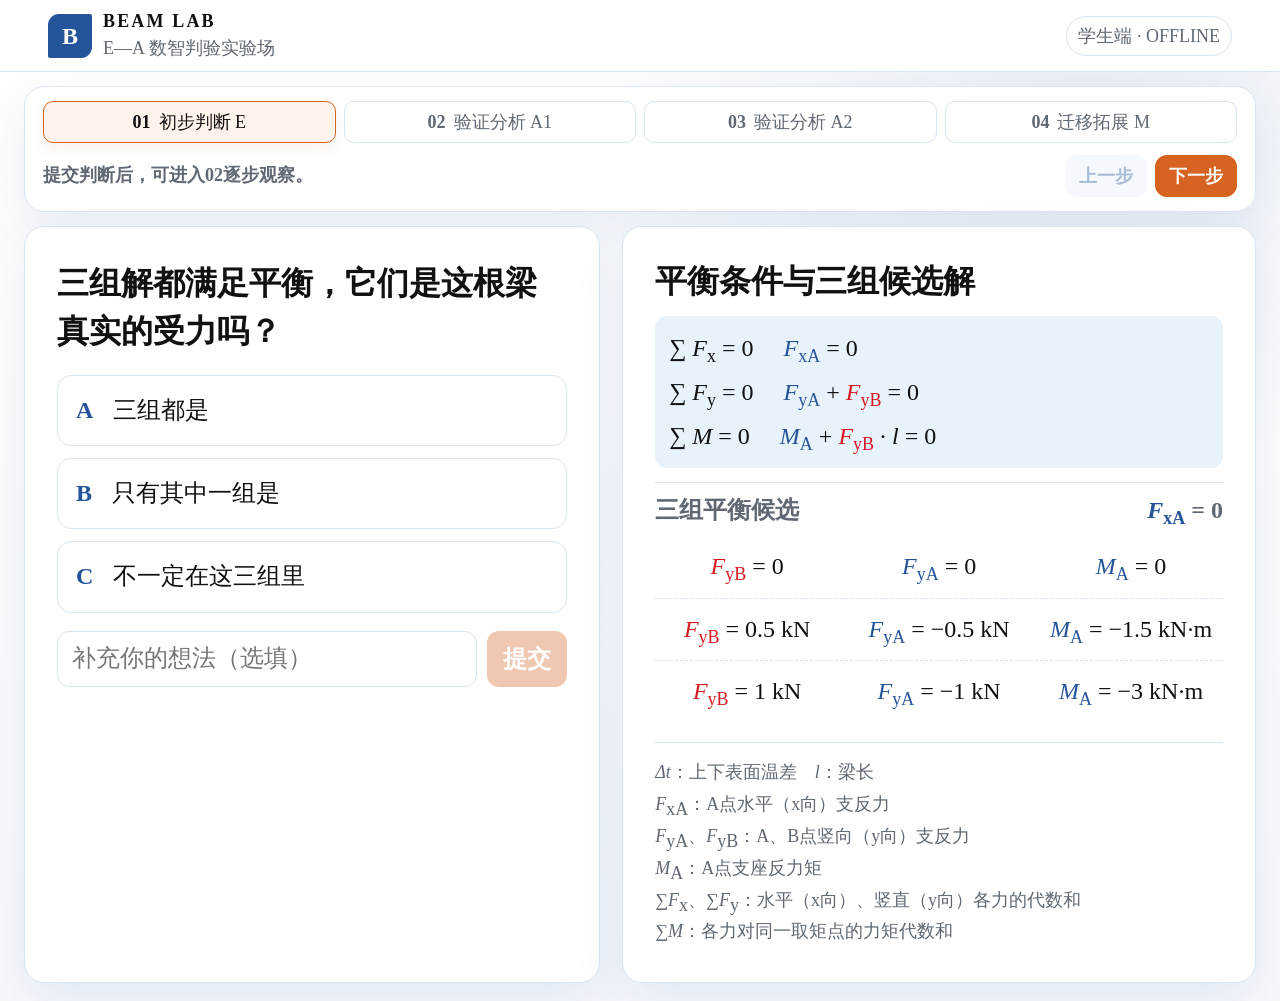
==== student.html @ 089a9287 "Add files via upload" ====
<!doctype html>
<html lang="zh-CN">
  <head>
    <meta charset="utf-8" />
    <meta name="viewport" content="width=device-width,initial-scale=1,viewport-fit=cover" />
    <meta name="theme-color" content="#f3eee4" />
    <title>BEAM LAB · 学生体验页-heat</title>
    <link rel="stylesheet" href="./static/styles.css?v=v6-oct01-m4-heat" />
  </head>
  <body>
    <header class="topbar">
      <a class="brand" id="brandLink" href="" aria-label="刷新学生体验页">
        <span class="brand-mark">B</span>
        <span><strong>BEAM LAB</strong><small>E—A 数智判验实验场</small></span>
      </a>
      <div class="session-pill" id="sessionPill">正在进入课堂…</div>
    </header>
    <main id="app" aria-live="polite"></main>
    <div id="toast" class="toast" role="status"></div>
    <script src="./static/compat.js?v=v5-sep27-5-heat"></script>
    <script src="./static/offline-config.js"></script>
    <script>
      window.BEAM_OFFLINE = { role: "student", assetBase: "./static", selfGuided: true };
    </script>
    <script src="./static/offline-data.js?v=v5-sep27-5-heat"></script>
    <!-- 版面调试保存的配置（由 static/layout-tuner.js 读取） -->
    <script>document.write('<script src="./static/layout-overrides-heat.js?t=' + Date.now() + '"><\/script>');</script>
    <script src="./static/app.js?v=v6-oct01-m4-heat"></script>
    <script src="./static/typography.js?v=v5-sep27-5-heat"></script>
    <!-- 版面：套用保存的版面（手机上先继承教师版）；手机版面在 student-edit.html 里调 -->
    <script src="./static/layout-tuner.js?v=tuner-13-heat"></script>
  </body>
</html>
---- static/styles.css ----
:root {
  --text-small: 18px;
  --text-body: 24px;
  --text-title: 32px;
  /* PPT统一配色：蓝色承载课程与系统信息，橙色承载判断与行动。 */
  --paper: #f7f9fc;
  --paper-2: #ffffff;
  --ink: #111111;
  --muted: #5f6873;
  --line: #d8e4f0;
  --orange: #d76322;
  --orange-dark: #b54f19;
  --blue: #24549a;
  --blue-soft: #e8f2fb;
  --green: #24549a;
  --shadow: 0 18px 50px rgba(36, 84, 154, 0.10);
  --force-concept-width: 180px;
  --force-control-width: 235px;
  --force-gap-x: 18px;
  --force-gap-y: 16px;
  --force-formula-scale: 100%;
  --force-concept-scale: 100%;
  font-family: "Microsoft YaHei", "PingFang SC", system-ui, sans-serif;
  color: var(--ink);
  background: var(--paper);
}

* { box-sizing: border-box; }
body { margin: 0; min-height: 100vh; background:
  radial-gradient(circle at 85% 0%, rgba(36,84,154,.10), transparent 30rem),
  linear-gradient(180deg, #ffffff, var(--paper)); }
button, input { font: inherit; }
button { cursor: pointer; }

.topbar {
  min-height: 72px; padding: 10px clamp(16px, 4vw, 48px); display: flex;
  align-items: center; justify-content: space-between; border-bottom: 1px solid var(--line);
  background: rgba(255,255,255,.92); backdrop-filter: blur(12px); position: sticky; top: 0; z-index: 20;
}
.brand { color: inherit; text-decoration: none; display: flex; align-items: center; gap: 11px; }
.brand-mark { width: 44px; height: 44px; display: grid; place-items: center; color: white;
  background: var(--blue); border-radius: 11px 2px 11px 2px; font: 800 23px/1 Georgia, serif; }
.brand strong, .brand small { display: block; }
.brand strong { letter-spacing: .12em; font: 800 16px/1.2 Georgia, serif; }
.brand small { color: var(--muted); margin-top: 3px; font-size: 12px; }
.session-pill { border: 1px solid var(--line); border-radius: 999px; padding: 7px 11px; color: var(--muted); font-size: 12px; background: var(--paper-2); }
.preview-page .session-pill { display: flex; align-items: center; gap: 10px; padding: 7px 13px; color: var(--blue); }
.preview-page .session-pill strong { padding-left: 10px; border-left: 1px solid var(--line); font: 800 18px/1 Cambria, monospace; color: var(--orange-dark); }

main { width: min(1180px, calc(100% - 28px)); margin: 24px auto 64px; }
.hero { display: grid; grid-template-columns: minmax(0, 1.35fr) minmax(260px, .65fr); gap: 22px; align-items: stretch; }
.panel { background: rgba(255,255,255,.96); border: 1px solid var(--line); border-radius: 20px; box-shadow: var(--shadow); padding: clamp(18px, 3vw, 32px); }
.eyebrow { margin: 0 0 10px; color: var(--orange-dark); text-transform: uppercase; letter-spacing: .16em; font-size: 12px; font-weight: 800; }
h1 { font: 750 clamp(29px, 5vw, 54px)/1.08 Georgia, "Microsoft YaHei", serif; letter-spacing: -.03em; margin: 0 0 14px; }
h2 { font: 750 clamp(22px, 3vw, 34px)/1.15 Georgia, "Microsoft YaHei", serif; margin: 0 0 12px; }
h3 { margin: 0 0 10px; font-size: 18px; }
p { line-height: 1.75; }
.lead { color: var(--muted); font-size: 17px; max-width: 62ch; }
.question { border-left: 4px solid var(--orange); padding: 4px 0 4px 16px; font-size: clamp(18px, 2.5vw, 25px); line-height: 1.55; margin: 22px 0; }
.ai-quote { background: var(--blue); color: white; padding: 18px; border-radius: 14px; line-height: 1.75; }

.steps { display: grid; grid-template-columns: repeat(3, 1fr); gap: 8px; margin: 0 0 22px; }
.step { border-top: 4px solid var(--line); color: var(--muted); padding: 10px 4px 0; font-size: 12px; }
.step.active { border-color: var(--orange); color: var(--ink); font-weight: 800; }
.step.done { border-color: var(--green); color: var(--green); }
.big-number { font: 800 48px/1 Georgia, serif; }
.metric-grid { display: grid; grid-template-columns: repeat(2, 1fr); gap: 10px; }
.metric { background: var(--blue-soft); border-radius: 14px; padding: 16px; }
.metric small { display: block; color: var(--muted); margin-top: 5px; }

.options { display: grid; gap: 12px; margin-top: 20px; }
.option { text-align: left; padding: 16px 18px; border-radius: 14px; border: 1px solid var(--line); background: white; color: var(--ink); line-height: 1.55; transition: .18s ease; }
.option:hover, .option:focus-visible { border-color: var(--orange); transform: translateY(-1px); box-shadow: 0 8px 24px rgba(215,99,34,.14); }
.option.selected { border-color: var(--orange); background: #fff3eb; box-shadow: 0 0 0 2px rgba(215,99,34,.12); }
.option strong { display: block; margin-bottom: 3px; }
.vote-submit-row { display: grid; grid-template-columns: minmax(0, 1fr) auto; gap: 10px; margin-top: 18px; }
.vote-submit-row input { min-width: 0; border: 1px solid var(--line); border-radius: 12px; padding: 12px 14px; color: var(--ink); background: white; outline: none; }
.vote-submit-row input:focus { border-color: var(--orange); box-shadow: 0 0 0 3px rgba(215,99,34,.10); }

.primary, .secondary, .stage-button { border: 0; border-radius: 12px; padding: 12px 16px; font-weight: 800; }
.primary { background: var(--orange); color: white; }
.primary:disabled { opacity: .35; cursor: not-allowed; }
.secondary { color: var(--blue); background: var(--blue-soft); }
.button-row { display: flex; gap: 10px; flex-wrap: wrap; margin-top: 18px; }

.lab-grid { display: grid; grid-template-columns: minmax(0, 1.4fr) minmax(250px, .6fr); gap: 18px; }
.canvas-wrap { background: #ffffff; border: 1px solid var(--line); border-radius: 16px; padding: 12px; overflow: hidden; }
canvas { width: 100%; height: auto; display: block; }
.control-card { display: flex; flex-direction: column; gap: 16px; }
.range-row { display: grid; grid-template-columns: 1fr auto; align-items: center; gap: 14px; }
input[type="range"] { width: 100%; accent-color: var(--orange); }
[hidden] { display: none !important; }
.force-story { padding: clamp(16px, 2vw, 26px); }
.force-story > h1 { font-size: clamp(27px, 3vw, 38px); margin-bottom: 14px; }
.force-composition { display: grid; grid-template-columns: minmax(0, 1fr) var(--force-control-width); gap: 14px; align-items: stretch; }
.force-free-canvas { position: relative; width: 100%; aspect-ratio: 6 / 5; overflow: hidden; background: #fff; border: 1px solid rgba(36,84,154,.12); border-radius: 14px; }
.deformation-row-divider { position: absolute; z-index: 1; left: 1.5%; right: 1.5%; top: 45%; height: 5px; transform: translateY(-50%); border-radius: 999px; background: #789bc5; pointer-events: none; }
.force-transition-arrow { position: absolute; z-index: 7; left: 52.5%; top: 25%; width: 6px; height: 37%; transform: translateX(-50%); border-radius: 999px; background: var(--orange); pointer-events: none; }
.force-transition-arrow::after { content: ""; position: absolute; left: 50%; bottom: -2px; width: 22px; height: 22px; border-right: 6px solid var(--orange); border-bottom: 6px solid var(--orange); transform: translate(-50%, 0) rotate(45deg); }
.force-free-element { position: absolute; z-index: 2; aspect-ratio: var(--element-ratio); transform-origin: left top; }
.force-free-element > img { display: block; width: 100%; height: 100%; object-fit: contain; }
.force-diagram-element { z-index: 1; container-type: inline-size; }
.moment-diagram-title { position: absolute; z-index: 3; left: 60%; top: 0; width: 40%; aspect-ratio: 3.6; display: grid; place-items: center; background: #fff; color: #111; font: 700 7cqw/1 "Microsoft YaHei", "PingFang SC", sans-serif; white-space: nowrap; pointer-events: none; }
.force-diagram-element canvas, .force-diagram-element img { position: absolute; inset: 0; display: block; width: 100%; height: 100%; }
.force-diagram-element canvas { z-index: 1; }
.force-diagram-element img { z-index: 2; pointer-events: none; object-fit: contain; }
.deformation-load-canvas, [data-deformation-load] { position: absolute; inset: 0; z-index: 3; display: block; width: 100%; height: 100%; pointer-events: none; }
.deformation-dimension-canvas { position: absolute; inset: 0; z-index: 1; display: block; width: 100%; height: 100%; pointer-events: none; }
.deformation-trend-label { position: absolute; z-index: 5; left: 5%; top: 8%; padding: 3px 8px; border-radius: 7px; color: #6f7c8a; background: rgba(255,255,255,.92); box-shadow: 0 1px 5px rgba(20,45,76,.08); font-size: clamp(12px, 1.2vw, 18px); font-weight: 800; white-space: nowrap; }
.deformation-zero-label { position: absolute; z-index: 5; right: 7%; top: 5%; color: #18a95b; font: 900 clamp(22px, 2vw, 34px)/1.05 "Times New Roman", serif; white-space: nowrap; text-shadow: 0 1px 0 #fff, 0 0 5px rgba(255,255,255,.9); }
.deformation-zero-label sub { font-family: "Times New Roman", serif; font-size: .7em; font-style: normal; }
.deformation-story [data-element-slot="basicStructure"] > img { position: absolute; inset: 0; z-index: 2; }
.deformation-formula-label { position: absolute; z-index: 5; padding: 3px 7px; border-radius: 7px; background: rgba(255,255,255,.9); box-shadow: 0 1px 5px rgba(20,45,76,.08); font: 700 18px/1.15 Cambria, "Times New Roman", serif; white-space: nowrap; pointer-events: none; transform-origin: left top; }
.deformation-formula-label sub, .deformation-formula-label sup { font-size: .7em; }
.compact-fraction { margin-inline: 2px; }
.deformation-decomposed [data-element-slot="basicStructure"] { overflow: visible; }
.deformation-decomposed [data-element-slot="basicMomentBg"] { overflow: visible; }
.deformation-decomposed [data-force-channel="basic"]:disabled { opacity: .45; cursor: not-allowed; }
.force-live-value { position: absolute; z-index: 4; display: block; padding: 2px 5px; border-radius: 6px; background: rgba(255,255,255,.88); box-shadow: 0 1px 5px rgba(20,45,76,.08); font: 600 clamp(10px, 1vw, 16px)/1.15 Cambria, "Times New Roman", serif; white-space: nowrap; pointer-events: none; transform-origin: left top; }
.force-live-value sub { font-size: .7em; }
.force-live-value sup { font-size: .7em; }
.force-live-value-fyb { color: #d71920; font-weight: 900; }
.force-live-value-ma, .force-live-value-fya { color: var(--blue); }
.force-live-value[data-force-mode="uniform"] { color: #800080; }
.force-live-value[data-force-mode="fyb"] { color: #008000; }
.force-controls { display: grid; grid-template-rows: 1fr 1fr; gap: 14px; min-width: 0; height: var(--force-control-height); align-self: start; }
.force-control { padding: 12px 4px; justify-content: flex-start; }
.force-control .readout { padding: 9px; }
.force-control .readout strong { font-size: 17px; }
.deformation-story > h1 { font-size: clamp(25px, 2.5vw, 34px); }
.formula { font-family: Cambria, Georgia, serif; background: var(--blue-soft); border-radius: 12px; padding: 12px 14px; text-align: center; font-size: 18px; }
.equilibrium-system { display: grid; gap: 8px; text-align: left; font-size: clamp(15px, 1.25vw, 20px); line-height: 1.45; white-space: nowrap; }
.eq-blue { color: var(--blue); }
.eq-red { color: #d71920; }
.fraction { display: inline-grid; grid-template-rows: auto auto; vertical-align: middle; line-height: 1; text-align: center; margin-inline: 2px; }
.fraction span:first-child { border-bottom: 1px solid currentColor; padding: 0 3px 2px; }
.fraction span:last-child { padding-top: 2px; }
.candidate-solutions { margin-top: 14px; padding-top: 12px; border-top: 1px solid var(--line); font-family: Cambria, Georgia, serif; }
.candidate-heading { display: flex; align-items: center; justify-content: space-between; gap: 10px; margin-bottom: 10px; color: var(--muted); font: 700 12px/1.3 "Microsoft YaHei", sans-serif; }
.candidate-row { display: grid; grid-template-columns: repeat(3, minmax(0, 1fr)); align-items: center; gap: 8px; min-height: 48px; border-top: 1px dashed rgba(36,84,154,.16); font-size: clamp(11px, 1.05vw, 18px); white-space: nowrap; }
.candidate-heading + .candidate-row { border-top: 0; }
.candidate-row > span { text-align: center; }
.readouts { display: grid; grid-template-columns: repeat(2, 1fr); gap: 8px; }
.readout { padding: 11px; border: 1px solid var(--line); border-radius: 11px; }
.readout strong { display: block; font: 800 19px/1.2 Cambria, serif; }
.readout small { color: var(--muted); }
.zero { color: var(--green); }
.hint { color: var(--muted); font-size: 13px; line-height: 1.65; }

.teacher-grid { display: grid; grid-template-columns: 1.2fr .8fr; gap: 18px; }
.stage-controls { display: grid; gap: 10px; }
.stage-button { text-align: left; background: var(--paper); color: var(--ink); border: 1px solid transparent; }
.stage-button.current { border-color: var(--orange); background: #fff3eb; }
.stage-button span { color: var(--muted); font-weight: 500; margin-left: 8px; }
.vote-bars { display: grid; gap: 13px; margin-top: 18px; }
.vote-bar header { display: flex; justify-content: space-between; gap: 12px; font-size: 13px; margin-bottom: 6px; }
.bar-track { height: 10px; border-radius: 99px; background: var(--paper); overflow: hidden; }
.bar-fill { height: 100%; background: var(--orange); border-radius: inherit; min-width: 0; transition: width .3s ease; }
.teacher-pulse { display: flex; flex-direction: column; }
.comment-tools { margin-top: auto; padding-top: 12px; border-top: 1px solid var(--line); display: flex; align-items: center; justify-content: space-between; gap: 10px; color: var(--muted); font-size: 12px; }
.comment-tools > div { display: flex; gap: 6px; }
.compact-button { padding: 6px 9px; border-radius: 8px; font-size: 12px; }
.comment-stream { padding-top: 9px; overflow: hidden; min-height: 43px; }
.comment-track { display: flex; align-items: center; gap: 12px; width: max-content; padding-left: 100%; box-sizing: content-box; animation: comment-drift 24s linear infinite; }
.comment-stream.paused .comment-track { animation: none; padding-left: 0; }
.comment-chip { flex: 0 0 auto; max-width: 360px; overflow: hidden; text-overflow: ellipsis; white-space: nowrap; border-radius: 999px; padding: 7px 13px; background: var(--blue-soft); color: var(--blue); font-size: 13px; }
@keyframes comment-drift { from { transform: translateX(0); } to { transform: translateX(-100%); } }
.entry-card { display: grid; grid-template-columns: 170px 1fr; align-items: center; gap: 18px; }
.qr { width: 170px; height: 170px; object-fit: contain; background: white; border: 1px solid var(--line); padding: 8px; border-radius: 12px; }
.url { overflow-wrap: anywhere; color: var(--blue); font-size: 13px; }
.timer { font: 800 32px/1 Cambria, monospace; color: var(--blue); }

.teacher-cockpit { display: grid; gap: 16px; }
.teacher-command-bar { position: static; z-index: 15; display: flex; justify-content: space-between; align-items: center; gap: 24px; padding-block: 18px; background: rgba(255,255,255,.98); }
.teacher-command-bar h2, .teacher-command-bar p { margin-bottom: 0; }
.stage-nav { display: flex; gap: 9px; flex-wrap: wrap; justify-content: flex-end; }
.stage-nav button:disabled { opacity: .35; cursor: not-allowed; }
.vote-control { border: 1px solid var(--orange); border-radius: 12px; padding: 11px 14px; font-weight: 800; }
.end-vote { background: var(--orange); color: white; }
.reopen-vote { background: white; color: var(--orange-dark); }
.reveal-control { border: 1px solid #25a66a; border-radius: 12px; padding: 11px 14px; background: #25a66a; color: white; font-weight: 800; }
.force-reveal-grid { display: grid; grid-template-columns: repeat(5, 32px); gap: 5px; align-items: center; }
.force-reveal-grid button { width: 32px; height: 32px; padding: 0; border: 1px solid #a9d9c2; border-radius: 7px; background: #eef8f3; color: #4f7563; font: 800 13px/1 Georgia, serif; }
.force-reveal-grid button.active { border-color: #25a66a; background: #25a66a; color: white; box-shadow: 0 4px 10px rgba(37,166,106,.18); }
.self-guided-nav { display: grid; gap: 12px; margin-bottom: 14px; padding: 14px 18px; }
.self-guided-page main > .steps { display: none; }
.self-stage-roadmap { display: grid; grid-template-columns: repeat(4, 1fr); gap: 8px; }
.self-stage-button { border: 1px solid var(--line); border-radius: 10px; background: white; color: var(--muted); padding: 8px 10px; font-size: 12px; }
.self-stage-button span { display: inline-block; margin-right: 8px; font: 800 15px/1 Georgia, serif; }
.self-stage-button.current { color: var(--ink); border-color: var(--orange); background: #fff3eb; box-shadow: 0 5px 14px rgba(215,99,34,.1); }
.self-step-control { display: flex; align-items: center; justify-content: space-between; gap: 14px; }
.self-substeps { display: flex; align-items: center; gap: 10px; }
.self-substeps-label, .self-guide-hint { margin: 0; color: var(--muted); font-size: 12px; font-weight: 700; }
.self-nav-actions { display: flex; gap: 8px; margin-left: auto; }
.self-nav-actions button { padding: 9px 14px; }
.self-nav-actions button:disabled { opacity: .4; cursor: not-allowed; }
.teacher-cockpit.vote-feedback-mode .teacher-overview { grid-template-rows: minmax(0, 1fr); }
.teacher-cockpit.vote-feedback-mode .entry-compact { display: none; }
.teacher-cockpit.vote-feedback-mode .teacher-pulse { height: 100%; }
.student-feedback-summary { display: grid; grid-template-columns: minmax(150px, .35fr) minmax(280px, 1fr); gap: 22px; align-items: stretch; margin: 22px 0; }
.student-feedback-total { display: grid; place-content: center; text-align: center; border-radius: 16px; background: var(--blue-soft); color: var(--blue); padding: 20px; }
.student-feedback-total strong { font: 800 64px/1 Georgia, serif; }
.student-feedback-total span { margin-top: 8px; color: var(--muted); font-weight: 700; }
.student-vote-bars { display: grid; align-content: center; gap: 12px; margin: 0; }
.student-feedback-comments { margin-top: 20px; }
.student-feedback-comments p { margin: 9px 0; padding: 13px 16px; border: 1px solid var(--line); border-radius: 12px; background: #fff; }
.vote-status { margin: 10px 0 0; color: var(--blue); font-size: 13px; font-weight: 700; }
.vote-status.closed { color: var(--orange-dark); }
.stage-roadmap { display: grid; grid-template-columns: repeat(5, 1fr); gap: 8px; }
.roadmap-step { border: 1px solid var(--line); border-radius: 12px; background: rgba(255,255,255,.86); color: var(--muted); padding: 10px 8px; font-size: 12px; }
.roadmap-step span { display: block; font: 800 16px/1 Georgia, serif; margin-bottom: 4px; }
.roadmap-step.current { color: var(--ink); border-color: var(--orange); background: #fff3eb; box-shadow: 0 6px 18px rgba(215,99,34,.12); }
.teacher-workspace { display: grid; grid-template-columns: minmax(460px, .9fr) minmax(520px, 1.1fr); gap: 18px; align-items: stretch; }
.teacher-overview { display: grid; grid-template-rows: minmax(0, 1fr) auto; gap: 18px; min-height: 0; }
.pulse-heading, .preview-heading { display: flex; justify-content: space-between; align-items: flex-start; gap: 18px; }
.entry-compact { display: grid; grid-template-columns: 170px 1fr; gap: 24px; align-items: center; }
.entry-compact .qr { width: 170px; height: 170px; }
.entry-compact > div { padding-left: 10px; }
.preview-panel { padding: 18px; position: static; display: flex; flex-direction: column; min-height: 0; align-self: stretch; }
.preview-badge { border-radius: 999px; padding: 7px 10px; background: var(--blue-soft); color: var(--blue); font-size: 12px; font-weight: 800; white-space: nowrap; }
.device-frame { flex: 1; min-height: 0; overflow: hidden; border: 1px solid var(--line); border-radius: 16px; background: var(--paper); }
.device-frame iframe { display: block; width: 100%; height: 100%; min-height: 0; border: 0; background: var(--paper); }
.teacher-cockpit.preview-focus .teacher-overview, .teacher-cockpit.preview-focus .stage-roadmap { display: none; }
.teacher-cockpit.preview-focus .teacher-workspace { grid-template-columns: 1fr; }
.teacher-cockpit.preview-focus .preview-panel { position: static; }
.teacher-cockpit.preview-focus .device-frame iframe { height: min(720px, calc(100vh - 190px)); min-height: 0; }

/* 教师端顶部压缩为一条控制带，减少与 BEAM LAB 页眉的重复信息。 */
.teacher-command-bar { padding-block: 9px; }
.teacher-command-bar .eyebrow, .teacher-command-bar .hint { display: none; }
.teacher-command-bar h2 { margin: 0; font-size: clamp(20px, 2.2vw, 28px); }

/* 预览面板只保留一个小型入口提示，主体标题交给学生端的 BEAM LAB 页眉。 */
.preview-heading { align-items: center; }
.preview-heading h2 { display: none; }
.preview-heading .eyebrow { margin: 0; font-size: 11px; letter-spacing: .08em; }

/* A 阶段的核心是操作画面，标题和说明收敛为轻量提示；E 阶段的问题标题保持突出。 */
#app > .panel:not(.waiting) > h1 { font-size: clamp(26px, 3.2vw, 38px); margin-bottom: 8px; }
#app > .panel:not(.waiting) > .lead { display: none; }

table { width: 100%; border-collapse: collapse; margin-top: 16px; font-size: 14px; }
th, td { border-bottom: 1px solid var(--line); padding: 11px 8px; text-align: right; }
th:first-child, td:first-child { text-align: left; }
th { color: var(--muted); font-size: 12px; }
.pass { color: var(--green); font-weight: 800; }
.waiting { text-align: center; padding: 12vh 20px; }
.waiting .pulse { width: 78px; height: 78px; border: 1px solid var(--blue); border-radius: 50%; margin: 0 auto 22px; display: grid; place-items: center; color: var(--blue); font: 800 24px Georgia, serif; animation: pulse 1.8s infinite; }
@keyframes pulse { 50% { box-shadow: 0 0 0 18px rgba(36,84,154,0); background: rgba(36,84,154,.08); } }
.toast { position: fixed; left: 50%; bottom: 24px; transform: translate(-50%, 20px); opacity: 0; pointer-events: none; background: var(--ink); color: white; padding: 10px 16px; border-radius: 999px; transition: .2s ease; z-index: 30; }
.toast.show { transform: translate(-50%, 0); opacity: 1; }

.layout-mode main { width: calc(100% - 380px); margin-left: 16px; margin-right: 364px; }
.layout-mode.layout-editor-collapsed main { width: calc(100% - 88px); margin-right: 72px; }
.layout-editor { position: fixed; inset: 0 0 0 auto; z-index: 60; width: 350px; background: #fff; border-left: 1px solid var(--line); box-shadow: -16px 0 40px rgba(36,84,154,.14); overflow: auto; }
.layout-editor > header { position: sticky; top: 0; z-index: 2; display: flex; align-items: center; justify-content: space-between; gap: 12px; padding: 16px; border-bottom: 1px solid var(--line); background: rgba(255,255,255,.96); }
.layout-editor > header strong, .layout-editor > header small { display: block; }
.layout-editor > header strong { font-size: 20px; }
.layout-editor-header-actions { display: flex; align-items: center; gap: 6px; }
.layout-editor-header-actions .compact-button { padding: 8px 9px; font-size: 11px; }
.layout-editor > header small { margin-top: 3px; color: var(--muted); font-size: 11px; }
.layout-editor-body { padding: 14px 16px 24px; }
.layout-editor-body section + section { margin-top: 20px; padding-top: 14px; border-top: 1px solid var(--line); }
.layout-editor h3 { margin: 0 0 10px; color: var(--blue); font-size: 15px; }
.layout-control { display: grid; grid-template-columns: minmax(0, 1fr) 72px 22px; gap: 2px 8px; align-items: center; margin-bottom: 9px; }
.layout-control > span { grid-column: 1 / -1; display: flex; justify-content: space-between; color: #26313d; font-size: 12px; }
.layout-control output { color: var(--orange-dark); font-weight: 800; }
.layout-control input { min-width: 0; }
.layout-control .layout-number { width: 100%; box-sizing: border-box; border: 1px solid var(--line); border-radius: 6px; padding: 3px 5px; background: #fff; color: #26313d; font-size: 11px; }
.layout-control small { color: var(--muted); }
.asset-upload { display: flex; align-items: center; justify-content: space-between; gap: 10px; padding: 8px 0; border-bottom: 1px dashed var(--line); font-size: 12px; }
.asset-upload input { width: 126px; font-size: 10px; }
.element-control { margin-bottom: 7px; border: 1px solid var(--line); border-radius: 9px; background: #fbfdff; }
.element-control summary { cursor: pointer; padding: 8px 10px; color: var(--blue); font-size: 12px; font-weight: 800; }
.element-control[open] summary { border-bottom: 1px solid var(--line); }
.element-control .element-axis { margin: 8px 10px; }
.style-grid { display: grid; grid-template-columns: 1fr 1fr; gap: 8px; margin-top: 12px; }
.style-grid label { display: grid; gap: 5px; color: #26313d; font-size: 11px; }
.style-grid select, .style-grid input[type="color"] { width: 100%; min-height: 30px; border: 1px solid var(--line); border-radius: 7px; background: #fff; }
.layout-template-links { display: flex; flex-wrap: wrap; gap: 6px; margin: 10px 0 8px; }
.layout-template-links a { padding: 5px 8px; border: 1px solid var(--line); border-radius: 8px; color: var(--blue); background: var(--blue-soft); font-size: 10px; text-decoration: none; }
.layout-template-links a:hover { border-color: var(--blue); }
.layout-editor-actions { position: sticky; bottom: 0; display: grid; grid-template-columns: 1fr 1fr; gap: 8px; margin: 18px -4px -10px; padding: 12px 4px 4px; background: linear-gradient(180deg, rgba(255,255,255,.75), #fff 32%); }
.layout-editor-actions .reset-layout-button { grid-column: 1 / -1; }
.layout-editor.collapsed { width: 58px; overflow: hidden; }
.layout-editor.collapsed > header { height: 100%; padding: 8px; writing-mode: vertical-rl; justify-content: flex-start; }
.layout-editor.collapsed > header div { display: none; }
.layout-editor.collapsed > header .layout-editor-header-actions { display: block; }
.layout-editor.collapsed #closeLayoutEditor { display: none; }
.layout-editor.collapsed .layout-editor-body { display: none; }

/* 学生端按内容自然收缩，禁止用视口最小高度制造底部空白。 */
.student-page main { min-height: 0; margin-bottom: 18px; }
.student-page.preview-page { min-height: 0; }
.student-page .hero { min-height: 0; }
.student-page .hero > .panel { height: auto; }
.student-page main > .panel:not(.waiting), .student-page .waiting { min-height: 0; }

/* 教师预览内保持同样比例，但收紧外围留白。 */
.preview-page main { width: min(100% - 20px, 1600px); margin-top: 12px; }
.preview-page .steps { margin-bottom: 14px; }
.preview-page .hero, .preview-page main > .panel:not(.waiting) { min-height: 0; }
.preview-page .hero > .panel, .preview-page main > .panel:not(.waiting) { padding-block: clamp(22px, 3vh, 34px); }
.preview-page .options { gap: 14px; margin-top: 24px; }
.preview-page .option { padding: 18px 20px; }
.preview-page table { margin-top: 22px; font-size: 15px; }
.preview-page th, .preview-page td { padding: 14px 10px; }
.preview-page #migrationResult .question { margin-top: 28px; padding-block: 10px; }
.layout-mode.preview-page main { width: calc(100% - 380px); margin-left: 16px; margin-right: 364px; }
.layout-mode.layout-editor-collapsed.preview-page main { width: calc(100% - 88px); margin-right: 72px; }

/* E阶段把屏幕交给问卷，放大可点击区域。 */
.preview-page[data-stage="1"] .question { margin-block: 26px; font-size: 22px; }
.preview-page[data-stage="1"] .options { gap: 18px; }
.preview-page[data-stage="1"] .option { padding-block: 21px; }

/* M阶段内容较短，通过表格与结论区的真实信息占用纵向空间。 */
.preview-page[data-stage="4"] main > .panel { padding-block: 34px; }
.preview-page[data-stage="4"] main > .panel > h1 { font-size: 40px; margin-bottom: 20px; }
.preview-page[data-stage="4"] .button-row { margin-block: 24px; }
.preview-page[data-stage="4"] table { font-size: 16px; }
.preview-page[data-stage="4"] th, .preview-page[data-stage="4"] td { padding-block: 17px; }
.preview-page[data-stage="4"] #migrationResult .question { margin-top: 34px; font-size: 21px; line-height: 1.7; }

/* 教师控制台：以 16:9、1920×1080 窗口为首屏基准。 */
@media (min-width: 1100px) {
  main { width: min(1600px, calc(100% - 48px)); margin-top: 14px; }
  .teacher-cockpit { gap: 10px; }
  .teacher-command-bar { padding-block: 9px; }
  .stage-roadmap { gap: 6px; }
  .roadmap-step { padding: 8px 7px; }
  .teacher-workspace { grid-template-columns: minmax(560px, .92fr) minmax(720px, 1.28fr); gap: 14px; height: auto; min-height: 0; max-height: none; }
  .teacher-overview { gap: 12px; }
  .teacher-pulse { padding: 20px; min-height: 0; overflow: auto; }
  .metric-grid { gap: 8px; }
  .metric { padding: 12px; }
  .big-number { font-size: 40px; }
  .vote-bars { gap: 8px; margin-top: 12px; }
  .entry-compact { padding: 18px; grid-template-columns: 170px 1fr; gap: 22px; }
  .entry-compact .qr { width: 170px; height: 170px; }
  .preview-panel { padding: 16px; }
}

/* 浏览器全屏时只调整横向比例，不再强制纵向撑高。 */
@media (min-width: 1100px) and (min-height: 900px) {
  .teacher-workspace { grid-template-columns: minmax(590px, .86fr) minmax(780px, 1.14fr); }
}

/* F11 全屏：用新增的纵向空间放大控制台，左右严格等高并贴近屏幕底部。 */
@media (min-width: 1100px) and (min-height: 1000px) {
  main { margin-bottom: 14px; }
  .teacher-workspace { min-height: calc(100vh - 245px); align-items: stretch; }
  .teacher-overview { height: 100%; grid-template-rows: minmax(0, 1fr) auto; }
  .preview-panel { height: 100%; align-self: stretch; }
  .teacher-cockpit:not(.preview-focus) .device-frame { flex: 1; }
  .teacher-cockpit:not(.preview-focus) .device-frame iframe { height: 100%; }
  .teacher-cockpit.preview-focus .preview-panel { height: calc(100vh - 170px); }
  .teacher-cockpit.preview-focus .device-frame { flex: 1; }
  .teacher-cockpit.preview-focus .device-frame iframe { height: 100%; }
}

@media (max-width: 780px) {
  .deformation-formula-label { padding: 2px 4px; font-size: 11px; }
  .hero, .lab-grid, .teacher-grid { grid-template-columns: 1fr; }
  .force-composition { grid-template-columns: 1fr; grid-template-rows: auto; }
  .force-controls { grid-template-columns: 1fr 1fr; grid-template-rows: auto; }
  .steps { grid-template-columns: repeat(2, 1fr); }
  .entry-card { grid-template-columns: 1fr; }
  .qr { width: 150px; height: 150px; }
  .session-pill { display: none; }
  main { width: min(100% - 18px, 680px); margin-top: 12px; }
  .panel { border-radius: 16px; padding: 18px; }
  .readouts { grid-template-columns: 1fr 1fr; }
  th, td { padding: 9px 5px; font-size: 12px; }
  .teacher-command-bar, .pulse-heading, .preview-heading { align-items: stretch; flex-direction: column; }
  .stage-nav { justify-content: flex-start; }
  .stage-roadmap { grid-template-columns: repeat(3, 1fr); }
  .self-guided-nav { padding: 10px; }
  .self-stage-button { padding: 8px 4px; }
  .self-stage-button span { display: block; margin: 0 0 4px; }
  .self-step-control { align-items: flex-start; }
  .self-substeps { align-items: flex-start; flex-direction: column; gap: 6px; }
  .self-nav-actions { align-self: flex-end; }
  .student-feedback-summary { grid-template-columns: 1fr; gap: 12px; }
  .student-feedback-total { grid-template-columns: auto auto; gap: 10px; align-items: baseline; }
  .student-feedback-total strong { font-size: 46px; }
  .teacher-workspace { grid-template-columns: 1fr; }
  .entry-compact { grid-template-columns: 1fr; }
  .preview-panel { position: static; }
  .device-frame iframe { height: 540px; }
}

/* 2026-09-13: original diagrams with the requested classroom steps. */
.force-controls { grid-template-rows: auto; height: auto; }
.force-controls [hidden], .force-free-canvas [hidden] { display: none !important; }
.special-candidates { display: flex; flex-wrap: wrap; gap: 6px; }
.special-candidates button { flex: 1 1 auto; padding: 9px 6px; font-size: 13px; }
.special-candidates button[aria-pressed="true"] { color: var(--orange-dark); border-color: var(--orange); background: #fff4e8; }
.ai-deformation-card { display: grid; gap: 7px; padding: 12px; border: 1px solid rgba(36,84,154,.18); border-radius: 14px; background: linear-gradient(135deg, #f4f8ff, #fff9f2); box-shadow: 0 8px 22px rgba(36,84,154,.08); }
.ai-deformation-heading { display: flex; align-items: center; gap: 8px; color: var(--blue); font-size: 14px; }
.ai-deformation-heading span { display: inline-grid; place-items: center; width: 30px; height: 24px; border-radius: 7px; color: white; background: var(--blue); font: 900 12px/1 "Microsoft YaHei", sans-serif; letter-spacing: .5px; }
.ai-deformation-button { width: 100%; padding-block: 10px; }
.ai-deformation-button:disabled { opacity: 1; background: var(--green); }
.ai-deformation-card[aria-busy="true"] .ai-deformation-button { background: var(--orange); }
.ai-deformation-card small { color: var(--blue); text-align: center; font-size: 15px; font-weight: 900; line-height: 1.35; }
.displacement-readout { margin-top: 12px; width: 100%; text-align: center; }
.displacement-readout strong { display: block; font-weight: 900; font-size: 23px; }
.displacement-readout small { display: block; margin-top: 6px; }
.structure-caption { position: absolute; left: 3%; color: var(--blue); font-weight: 800; font-size: clamp(14px, 1.5vw, 24px); z-index: 6; }
.top-caption { top: 2%; }
.bottom-caption { top: 46%; }
.force-story:not(.deformation-story) .force-stage-caption { left: 31%; }
.force-story:not(.deformation-story) .force-stage-caption.top-caption { left: 25.5%; top: 18.5%; }
.force-story:not(.deformation-story) .force-stage-caption.bottom-caption { top: 59%; }
.force-story:not(.deformation-story)[data-reveal-step="3"] [data-force-compare-decoration].deformation-row-divider { left: 1.5%; right: 30%; }
.force-story:not(.deformation-story)[data-reveal-step="3"] .force-stage-caption { left: 15%; }
.force-story:not(.deformation-story)[data-reveal-step="3"] .force-stage-caption.top-caption { top: 34%; }
.force-story:not(.deformation-story)[data-reveal-step="3"] .force-stage-caption.bottom-caption { top: 54.2%; }
.deformation-story[data-reveal-step="4"] .deformation-formula-label, .deformation-story[data-reveal-step="5"] .deformation-formula-label { left: 50% !important; top: 88% !important; transform: translateX(-50%) !important; font-size: clamp(14px, 1.5vw, 24px); }

.force-control .displacement-readout strong { font-size: 23px; font-weight: 900; }


.force-reveal-grid { grid-template-columns: repeat(5, 32px); }

@media (max-width: 780px) {
  .force-story:not(.deformation-story) .force-stage-caption { font-size: 12px; white-space: nowrap; }
  .force-story:not(.deformation-story)[data-reveal-step="3"] .force-stage-caption { left: 6%; }
  .force-story:not(.deformation-story)[data-reveal-step="3"] .force-stage-caption.top-caption { top: 36%; }
}

@media (max-width: 350px) {
  .force-story:not(.deformation-story)[data-reveal-step="3"] .force-stage-caption.top-caption { left: 3%; }
  .force-story:not(.deformation-story)[data-reveal-step="3"] [data-force-compare-decoration].deformation-row-divider { right: 34%; }
}



/* V5：课堂页面仅使用标题、正文、注释三个字号层级。上下标同样使用小字号。 */
body:not(.layout-mode), body:not(.layout-mode) * { font-size: var(--text-body) !important; }
body:not(.layout-mode) :is(h1, h1 *, h2, h2 *, .student-feedback-total strong) { font-size: var(--text-title) !important; }
body:not(.layout-mode) :is(.brand small, .brand strong, .session-pill, .session-pill *, .hint, .symbol-notes, .symbol-notes *, .url, .preview-heading *, .roadmap-step, .roadmap-step *, .stage-nav button, .self-guided-nav *, .vote-status, .toast, .force-live-value, .force-live-value *, .structure-caption, .moment-diagram-title, .deformation-trend-label) { font-size: var(--text-small) !important; }
body:not(.layout-mode) :is(sub, sup) { font-size: var(--text-small) !important; }
.steps { display: none; }
.vote-status:empty { display: none; }
.hero { grid-template-columns: minmax(0, 1fr) minmax(0, 1.1fr); }
.hero h1 { line-height: 1.5; letter-spacing: 0; }
.hero h2 { line-height: 1.4; }
.hero .option { display: flex; align-items: center; gap: 20px; }
.hero .option strong { margin: 0; color: var(--blue); }
.hero .equilibrium-system { line-height: 1.5; padding: 14px; }
.hero .candidate-row { min-height: 62px; }
.symbol-notes { margin-top: 20px; border-top: 1px solid var(--line); padding-top: 12px; color: var(--muted); }
.symbol-notes p { margin: 4px 0; line-height: 1.55; }
.teacher-workspace { grid-template-columns: minmax(320px, .7fr) minmax(0, 1.3fr); min-height: 0; }
.teacher-overview { grid-template-rows: 1fr; height: auto; }
.entry-compact { display: flex; flex-direction: column; justify-content: center; text-align: center; gap: 22px; padding: 28px; }
.entry-compact .qr { width: min(100%, 340px); height: auto; aspect-ratio: 1; }
.entry-compact > div { padding: 0; width: 100%; }
.entry-compact .button-row { justify-content: center; }
.preview-panel { min-height: 650px; }
.teacher-cockpit.preview-focus .preview-heading { display: none; }
.teacher-cockpit.preview-focus .preview-panel { padding: 0; min-height: 0; height: calc(100vh - 170px); }
.force-story:not(.deformation-story) [data-element-slot="originalEquation"],
.force-story:not(.deformation-story) [data-element-slot="basicEquation"] { display: none !important; }
@media (max-width: 1000px) {
  .hero { grid-template-columns: 1fr; }
  .teacher-workspace { grid-template-columns: 1fr; }
  .entry-compact .qr { width: min(100%, 300px); }
}
@media (max-width: 600px) {
  :root { --text-small: 16px; --text-body: 20px; --text-title: 26px; }
  .brand small { display: none; }
  .topbar { padding: 10px; gap: 8px; }
  .session-pill { padding: 5px 8px; }
  .hero .panel { padding: 16px; }
  .hero .equilibrium-system { padding: 10px 4px; }
  .hero .candidate-row { gap: 4px; }
  .vote-submit-row { grid-template-columns: 1fr; }
}
/* 嵌入教师控制台时，阶段名和品牌由外层显示一次。 */
.embedded-preview .topbar { display: none; }
@media (min-width: 1000px) {
  .preview-page .force-free-canvas { max-width: calc((100vh - 130px) * 1.2); }
  .embedded-preview .force-free-canvas { max-width: calc((100vh - 100px) * 1.2); }
}
@media (max-width: 600px) {
  .self-step-control { flex-wrap: wrap; }
  .self-nav-actions { width: 100%; justify-content: flex-end; }
  .self-nav-actions button { white-space: nowrap; }
}

/* V5：英数采用新罗马，中文回退微软雅黑；三个固定字号不再随屏幕缩放。 */
:root { --text-small: 18px; --text-body: 24px; --text-title: 32px; }
body, body * { font-family: "Times New Roman", "Microsoft YaHei", serif !important; }
body:not(.layout-mode) :is(i, .math-variable) { font-style: italic; }
body:not(.layout-mode) :is(sub, sup, sub *, sup *) { font-size: var(--text-small) !important; }
body:not(.layout-mode) :is(sub, sup) { line-height: 0; }
.math-variable { font-size: inherit !important; }
body:not(.layout-mode) .math-variable { font-size: inherit !important; }
/* 去掉预览外壳及画布外围面板，只保留内容区域本身的边界。 */
.preview-panel, .device-frame, .teacher-cockpit.preview-focus .preview-panel,
.student-page #app > .force-story {
  border: 0; border-radius: 0; box-shadow: none; background: transparent; padding: 0;
}
.teacher-cockpit.preview-focus .device-frame { border: 0; border-radius: 0; }
.embedded-preview { background: #fff; }
.embedded-preview main { width: 100%; margin: 0; }
.student-page #app > .force-story { padding: 12px 0 0; }
.force-story > h1 { padding: 0 14px; }
.force-composition { align-items: start; gap: 20px; }
.force-free-canvas { max-width: none !important; }
.force-controls { padding: 8px 14px 0 0; }
.teacher-cockpit.preview-focus .preview-panel { height: calc(100vh - 165px); }
@media (min-width: 1000px) {
  .embedded-preview .force-composition { grid-template-columns: minmax(0, 1fr) var(--force-control-width); }
  .embedded-preview .force-free-canvas { width: min(100%, calc((100vh - 80px) * 1.2)); justify-self: end; }
}
.endpoint-label { position: absolute; z-index: 6; transform: translate(-100%, -50%); white-space: nowrap; }
body:not(.layout-mode) .endpoint-label, body:not(.layout-mode) .endpoint-label * { font-size: var(--text-small) !important; }
@media (min-width: 1000px) {
  .embedded-preview #app > .force-story { width: min(100%, calc((100vh - 90px) * 1.2 + var(--force-control-width) + 20px)); }
  .embedded-preview .force-free-canvas { width: 100%; justify-self: start; }
  .force-story > h1 { padding-left: 0; }
}

/* Wide classroom layout: diagrams occupy the available width, controls stay at the right. */
@media (min-width: 1300px) {
  body:not(.layout-mode) #app > .force-story { width: 100%; }
  body:not(.layout-mode) .force-composition { grid-template-columns: minmax(0, 1fr) 360px; gap: 24px; }
  body:not(.layout-mode) .force-free-canvas { width: 100%; aspect-ratio: 2; }
  body:not(.layout-mode) .force-story:not(.deformation-story) [data-element-slot="originalStructure"] { left: 3% !important; top: 8% !important; width: 43% !important; }
  body:not(.layout-mode) .force-story:not(.deformation-story) [data-element-slot="basicStructure"] { left: 3% !important; top: 57% !important; width: 43% !important; }
  body:not(.layout-mode) .force-story:not(.deformation-story) [data-element-slot="originalMomentBg"] { left: 47% !important; top: 15% !important; width: 32% !important; }
  body:not(.layout-mode) .force-story:not(.deformation-story) [data-element-slot="basicMomentBg"] { left: 47% !important; top: 64% !important; width: 32% !important; }
  body:not(.layout-mode) .force-story:not(.deformation-story) [data-element-slot^="concept"] { left: 82% !important; width: 16% !important; }
  body:not(.layout-mode) [data-element-slot="conceptOriginal"] { top: 2% !important; }
  body:not(.layout-mode) [data-element-slot="conceptReleased"] { top: 35% !important; }
  body:not(.layout-mode) [data-element-slot="conceptRedundant"] { top: 68% !important; }
  body:not(.layout-mode) .force-story:not(.deformation-story) .force-stage-caption { left: 3% !important; }
  body:not(.layout-mode) .force-story:not(.deformation-story) .force-stage-caption.top-caption { top: 2% !important; }
  body:not(.layout-mode) .force-story:not(.deformation-story) .force-stage-caption.bottom-caption { top: 51% !important; }
  body:not(.layout-mode) .force-story:not(.deformation-story) .deformation-row-divider { top: 48%; right: 20% !important; }
  .special-candidates button { white-space: nowrap; }
}

@media (min-width: 1300px) {
  body:not(.layout-mode) .deformation-story .force-free-canvas { aspect-ratio: 1.9; }
  .deformation-story .top-caption { top: 0; }
  .deformation-story .bottom-caption { top: 46%; }
}

@media (min-width: 1300px) {
  body:not(.layout-mode) .deformation-story [data-element-slot="originalStructure"],
  body:not(.layout-mode) .deformation-story [data-element-slot="basicStructure"] { left: 55% !important; width: 44% !important; }
  body:not(.layout-mode) .deformation-story [data-element-slot="originalMomentBg"],
  body:not(.layout-mode) .deformation-story [data-element-slot="basicMomentBg"] { width: 43% !important; }
}

@media (min-width: 1300px) { body:not(.layout-mode) .deformation-story [data-element-slot="originalStructure"] { top: 5% !important; } }

@media (min-width: 1300px) {
  body:not(.layout-mode) .force-story:not(.deformation-story):not([data-reveal-step="3"]) .force-composition { grid-template-columns: 1fr; }
  body:not(.layout-mode) .force-story:not(.deformation-story):not([data-reveal-step="3"]) .force-controls { display: none; }
  body:not(.layout-mode) .force-story:not(.deformation-story):not([data-reveal-step="3"]) .force-free-canvas { aspect-ratio: 2.6; }
  body:not(.layout-mode) .force-story:not(.deformation-story):not([data-reveal-step="3"]) [data-element-slot$="Structure"] { left: 12% !important; width: 34% !important; }
  body:not(.layout-mode) .force-story:not(.deformation-story):not([data-reveal-step="3"]) [data-element-slot^="concept"] { left: 70% !important; width: 12% !important; }
  body:not(.layout-mode) .force-story:not(.deformation-story)[data-reveal-step="0"] [data-element-slot="originalStructure"] { left: 25% !important; width: 50% !important; top: 12% !important; }
}

/* 副本：控制台普通视图里，「学生预览（整体）」加上和左侧「学生入口」一样的圆角框（放大预览时仍然无框）。 */
.teacher-cockpit:not(.preview-focus) .preview-panel {
  background: rgba(255,255,255,.96);
  border: 1px solid var(--line);
  border-radius: 20px;
  box-shadow: var(--shadow);
  padding: 28px;
}

/* ================================================================
   副本：教师控制台套上平板外框（body.beam-frame；teacher.html 一打开就加上，?frame=0 不加）。
   普通视图和「放大学生预览」都一样：原来顶部的内容换到底部——命令条 → 银色面板（阶段名、按键），
   顶部栏 → 面板下沿一行 BEAM LAB 小字；整个画面加一圈深色机身和四个橙色护角。
   屏幕就是「控制台主体」，宽度沿用版面调试里的设置（默认比窗口窄 76px）。
   这些样式不加 !important（字号除外），版面调试里的调整照样能盖过它们。
   ================================================================ */
/* 外框尺寸（放在 body 上，版面调试用它估计缩略图的大小；银色面板的高度可在版面调试里改，改的值写在屏幕上） */
body {
  --fr-out: 14px;      /* 机身到窗口上、左、右边 */
  --fr-bez: 28px;      /* 上边框 */
  --fr-side: 16px;     /* 左右边框 */
  --fr-ring: 8px;      /* 屏幕白边 */
  --fr-gap: 14px;      /* 屏幕和银色面板之间的深色边 */
  --fr-panel: 126px;   /* 银色面板高 */
  --fr-bottom: 42px;   /* 机身下沿到窗口底 */
  --fr-guard: 130px;   /* 上方两个护角（下方两个在版面调试里单独调） */
  --fr-key: 58px;      /* 按键高 */
  --fr-brand: 16px;    /* 面板下沿留给 BEAM LAB 小字的高度 */
}
.frame-guard { display: none; }
body.beam-frame { display: flow-root; overflow-x: hidden; background: linear-gradient(180deg, #f2f5f8 0%, #dfe5ec 100%); }
body.beam-frame > .topbar { display: none; }
/* 屏幕 = 控制台主体；里面的内容（普通视图的阶段路线、入口、缩略图，或放大后的学生预览）都在屏幕里 */
body.beam-frame #app { position: relative; z-index: 0; isolation: isolate; max-width: none;
  width: calc(100% - 2 * (var(--fr-out) + var(--fr-side) + var(--fr-ring)));
  margin: calc(var(--fr-out) + var(--fr-bez) + var(--fr-ring)) auto 0; }
/* 屏幕高 = 窗口高 − 外框（在屏幕上算，银色面板改了高度时屏幕跟着变） */
body.beam-frame #teacherCockpit { height: calc(100vh - var(--fr-out) - var(--fr-bez) - 2 * var(--fr-ring) - var(--fr-gap) - var(--fr-panel) - var(--fr-bottom));
  overflow: hidden auto; border-radius: 3px;
  background: linear-gradient(180deg, #ffffff 0%, var(--paper) 100%);
  box-shadow: 0 0 0 var(--fr-ring) #fff, 0 0 0 calc(var(--fr-ring) + 3px) #0a0c10, 0 0 0 calc(var(--fr-ring) + 4px) rgba(255,255,255,.06); }
body.beam-frame #teacherCockpit:not(.preview-focus) { grid-template-rows: auto minmax(0, 1fr); padding: 14px 16px; }
body.beam-frame #teacherCockpit .teacher-workspace { min-height: 0; height: auto; }
/* 普通视图：内容放不下时（窗口小，或二维码调得很大）缩到屏幕里——学生预览缩小，二维码跟着变小 */
body.beam-frame #teacherCockpit:not(.preview-focus) .teacher-workspace { grid-template-rows: minmax(0, 1fr); }
body.beam-frame #teacherCockpit:not(.preview-focus) .teacher-overview { grid-template-rows: minmax(0, 1fr); }
body.beam-frame #teacherCockpit:not(.preview-focus) .preview-panel { min-height: 0; }
body.beam-frame #teacherCockpit .entry-compact { justify-content: safe center; }
body.beam-frame #teacherCockpit .entry-compact .qr { min-height: 150px; }  /* 最小 150，再小就不好扫了（这时屏幕里可以上下滚） */
body.beam-frame #teacherCockpit.preview-focus { grid-template-rows: minmax(0, 1fr); background: #fff; }
body.beam-frame #teacherCockpit.preview-focus .preview-panel { height: auto; }
body.beam-frame #teacherCockpit.preview-focus .device-frame { flex: 1; }
body.beam-frame #teacherCockpit.preview-focus .device-frame iframe { height: 100%; }
/* 深色机身（上沿中间一个摄像头）和上面两个护角 */
body.beam-frame #app::before { content: ""; position: absolute; z-index: -2; pointer-events: none;
  left: calc(-1 * (var(--fr-side) + var(--fr-ring))); right: calc(-1 * (var(--fr-side) + var(--fr-ring)));
  top: calc(-1 * (var(--fr-bez) + var(--fr-ring))); bottom: calc(-1 * (var(--fr-ring) + var(--fr-gap) + 40px));
  border-radius: 46px 46px 0 0;
  background: radial-gradient(circle at 50% calc(var(--fr-bez) / 2), #5b7fb5 0 1.6px, #0b0e13 2.6px 5px, #14181d 5.5px 7px, transparent 7.5px), linear-gradient(180deg, #2c323a, #1d2228);
  box-shadow: inset 0 1px 0 rgba(255,255,255,.12), inset 0 0 0 2px #13171c; }
body.beam-frame #app::after { content: ""; position: absolute; z-index: -1; pointer-events: none;
  left: calc(-1 * (var(--fr-side) + var(--fr-ring)) - 12px); right: calc(-1 * (var(--fr-side) + var(--fr-ring)) - 12px);
  top: calc(-1 * (var(--fr-bez) + var(--fr-ring)) - 12px); height: var(--fr-guard);
  background: url("data:image/svg+xml,%3Csvg xmlns='http://www.w3.org/2000/svg' viewBox='0 0 130 130' preserveAspectRatio='none'%3E%3Cdefs%3E%3ClinearGradient id='g' x1='0' y1='0' x2='1' y2='1'%3E%3Cstop offset='0' stop-color='%23ee7f3f'/%3E%3Cstop offset='1' stop-color='%23c9591c'/%3E%3C/linearGradient%3E%3ClinearGradient id='h' x1='0' y1='0' x2='0' y2='1'%3E%3Cstop offset='0' stop-color='%23fff' stop-opacity='.3'/%3E%3Cstop offset='.06' stop-color='%23fff' stop-opacity='0'/%3E%3Cstop offset='.9' stop-color='%23000' stop-opacity='0'/%3E%3Cstop offset='1' stop-color='%23000' stop-opacity='.18'/%3E%3C/linearGradient%3E%3C/defs%3E%3Cpath d='M58 0H116A14 14 0 0 1 130 14V116A14 14 0 0 1 116 130H14A14 14 0 0 1 0 116V58A58 58 0 0 1 58 0Z' fill='url(%23g)'/%3E%3Cpath d='M58 0H116A14 14 0 0 1 130 14V116A14 14 0 0 1 116 130H14A14 14 0 0 1 0 116V58A58 58 0 0 1 58 0Z' fill='url(%23h)'/%3E%3C/svg%3E") left top / var(--fr-guard) var(--fr-guard) no-repeat, url("data:image/svg+xml,%3Csvg xmlns='http://www.w3.org/2000/svg' viewBox='0 0 130 130' preserveAspectRatio='none'%3E%3Cdefs%3E%3ClinearGradient id='g' x1='0' y1='0' x2='1' y2='1'%3E%3Cstop offset='0' stop-color='%23ee7f3f'/%3E%3Cstop offset='1' stop-color='%23c9591c'/%3E%3C/linearGradient%3E%3ClinearGradient id='h' x1='0' y1='0' x2='0' y2='1'%3E%3Cstop offset='0' stop-color='%23fff' stop-opacity='.3'/%3E%3Cstop offset='.06' stop-color='%23fff' stop-opacity='0'/%3E%3Cstop offset='.9' stop-color='%23000' stop-opacity='0'/%3E%3Cstop offset='1' stop-color='%23000' stop-opacity='.18'/%3E%3C/linearGradient%3E%3C/defs%3E%3Cpath d='M14 0H72A58 58 0 0 1 130 58V116A14 14 0 0 1 116 130H14A14 14 0 0 1 0 116V14A14 14 0 0 1 14 0Z' fill='url(%23g)'/%3E%3Cpath d='M14 0H72A58 58 0 0 1 130 58V116A14 14 0 0 1 116 130H14A14 14 0 0 1 0 116V14A14 14 0 0 1 14 0Z' fill='url(%23h)'/%3E%3C/svg%3E") right top / var(--fr-guard) var(--fr-guard) no-repeat;
  filter: drop-shadow(0 8px 12px rgba(120,50,10,.18)); }
/* 命令条 → 银色面板（下面两个护角是面板里的真实元素，大小用 --fr-guard-b，版面调试可调） */
body.beam-frame #teacherCockpit > .teacher-command-bar { --fr-guard-b: var(--fr-guard);
  position: absolute; z-index: 1; margin: 0;
  left: calc(-1 * (var(--fr-side) + var(--fr-ring))); right: calc(-1 * (var(--fr-side) + var(--fr-ring)));
  top: calc(100% + var(--fr-ring) + var(--fr-gap)); height: var(--fr-panel); min-height: 0;
  display: flex; justify-content: center; align-items: center; gap: 0;
  padding: 0 calc(var(--fr-guard-b) + 20px) var(--fr-brand);
  border: 1px solid #aeb6c0; border-top: 0; border-radius: 0 0 46px 46px;
  background: linear-gradient(180deg, #f7f8fa 0%, #e3e7ec 55%, #cfd5dc 100%);
  box-shadow: 0 -1px 0 #0d1014, inset 0 2px 0 rgba(255,255,255,.95), inset 0 -3px 0 rgba(0,0,0,.07), 0 18px 32px rgba(15,23,42,.26); }
/* 原来的顶部栏换成面板下沿一行小字 */
body.beam-frame #teacherCockpit > .teacher-command-bar::before { content: "BEAM LAB"; position: absolute; left: 50%; bottom: calc(var(--fr-brand) * .6);
  transform: translateX(-50%); pointer-events: none; white-space: nowrap; color: #9aa3ae;
  font: 800 calc(var(--text-small) * .67) / 1 "Times New Roman", Georgia, serif; letter-spacing: .36em; }
body.beam-frame #teacherCockpit .frame-guard { display: block; position: absolute; z-index: 1; bottom: -12px;
  width: var(--fr-guard-b); height: var(--fr-guard-b); background: no-repeat center / 100% 100%;
  filter: drop-shadow(0 8px 12px rgba(120,50,10,.18)); }
body.beam-frame #teacherCockpit .frame-guard-left { left: -12px; background-image: url("data:image/svg+xml,%3Csvg xmlns='http://www.w3.org/2000/svg' viewBox='0 0 130 130' preserveAspectRatio='none'%3E%3Cdefs%3E%3ClinearGradient id='g' x1='0' y1='0' x2='1' y2='1'%3E%3Cstop offset='0' stop-color='%23ee7f3f'/%3E%3Cstop offset='1' stop-color='%23c9591c'/%3E%3C/linearGradient%3E%3ClinearGradient id='h' x1='0' y1='0' x2='0' y2='1'%3E%3Cstop offset='0' stop-color='%23fff' stop-opacity='.3'/%3E%3Cstop offset='.06' stop-color='%23fff' stop-opacity='0'/%3E%3Cstop offset='.9' stop-color='%23000' stop-opacity='0'/%3E%3Cstop offset='1' stop-color='%23000' stop-opacity='.18'/%3E%3C/linearGradient%3E%3C/defs%3E%3Cpath d='M14 0H116A14 14 0 0 1 130 14V116A14 14 0 0 1 116 130H58A58 58 0 0 1 0 72V14A14 14 0 0 1 14 0Z' fill='url(%23g)'/%3E%3Cpath d='M14 0H116A14 14 0 0 1 130 14V116A14 14 0 0 1 116 130H58A58 58 0 0 1 0 72V14A14 14 0 0 1 14 0Z' fill='url(%23h)'/%3E%3C/svg%3E"); }
body.beam-frame #teacherCockpit .frame-guard-right { right: -12px; background-image: url("data:image/svg+xml,%3Csvg xmlns='http://www.w3.org/2000/svg' viewBox='0 0 130 130' preserveAspectRatio='none'%3E%3Cdefs%3E%3ClinearGradient id='g' x1='0' y1='0' x2='1' y2='1'%3E%3Cstop offset='0' stop-color='%23ee7f3f'/%3E%3Cstop offset='1' stop-color='%23c9591c'/%3E%3C/linearGradient%3E%3ClinearGradient id='h' x1='0' y1='0' x2='0' y2='1'%3E%3Cstop offset='0' stop-color='%23fff' stop-opacity='.3'/%3E%3Cstop offset='.06' stop-color='%23fff' stop-opacity='0'/%3E%3Cstop offset='.9' stop-color='%23000' stop-opacity='0'/%3E%3Cstop offset='1' stop-color='%23000' stop-opacity='.18'/%3E%3C/linearGradient%3E%3C/defs%3E%3Cpath d='M14 0H116A14 14 0 0 1 130 14V72A58 58 0 0 1 72 130H14A14 14 0 0 1 0 116V14A14 14 0 0 1 14 0Z' fill='url(%23g)'/%3E%3Cpath d='M14 0H116A14 14 0 0 1 130 14V72A58 58 0 0 1 72 130H14A14 14 0 0 1 0 116V14A14 14 0 0 1 14 0Z' fill='url(%23h)'/%3E%3C/svg%3E"); }
/* 阶段名：面板左边，编号橙色 */
body.beam-frame #teacherCockpit > .teacher-command-bar > div:first-child { position: absolute; left: calc(var(--fr-guard-b) + 20px); top: calc(50% - var(--fr-brand) / 2); transform: translateY(-50%); }
body.beam-frame #teacherStageTitle { display: flex; align-items: baseline; gap: 10px; white-space: nowrap; color: #2d3440; font-weight: 800; letter-spacing: .04em; font-size: calc(var(--text-title) * .5625) !important; }
body.beam-frame #teacherStageTitle .stage-no { color: #cf5d1d; letter-spacing: 0; font-size: calc(var(--text-title) * .94) !important; }
body.beam-frame #teacherStageTitle .stage-name, body.beam-frame #teacherStageTitle .stage-name * { font-size: calc(var(--text-title) * .5625) !important; }
body.beam-frame #teacherStageTitle .stage-sep { display: none; }
/* 按键：中间一排（上一步、步骤键、重置呈现、结束选择、重新开放、下一步），右边是放大学生预览 / 返回控制台 */
body.beam-frame #teacherCockpit .stage-nav { display: flex; flex-wrap: nowrap; justify-content: center; align-items: center; gap: 14px; }
body.beam-frame #teacherCockpit .stage-nav > button:not([hidden]),
body.beam-frame #teacherCockpit .force-reveal-grid > button:not([hidden]) {
  height: var(--fr-key); min-width: var(--fr-key); padding: 0 20px; border: 0; border-radius: 14px;
  display: inline-flex; align-items: center; justify-content: center; gap: 8px; white-space: nowrap;
  background: linear-gradient(180deg, #454e5a, #30363f); color: #eef2f6; font-weight: 800;
  box-shadow: inset 0 1px 0 rgba(255,255,255,.16), inset 0 -2px 0 rgba(0,0,0,.35), 0 4px 0 #11151a, 0 9px 14px rgba(0,0,0,.26); }
body.beam-frame #previousStage { order: 1; }
body.beam-frame #forceRevealGrid { order: 2; }
body.beam-frame #forceRevealReset { order: 3; }
body.beam-frame #endVote { order: 4; }
body.beam-frame #reopenVote { order: 5; }
body.beam-frame #nextStage { order: 6; }
body.beam-frame #previousStage::before { content: "◀"; font-size: .75em; opacity: .85; }
body.beam-frame #nextStage::after { content: "▶"; font-size: .75em; opacity: .9; }
body.beam-frame #teacherCockpit .stage-nav > #nextStage:not([hidden]) { padding: 0 26px; background: linear-gradient(180deg, #f08c47, #cf5d1d); color: #fff;
  box-shadow: inset 0 1px 0 rgba(255,255,255,.35), 0 4px 0 #74300f, 0 10px 18px rgba(207,93,29,.32); }
body.beam-frame #teacherCockpit .stage-nav button:disabled { opacity: .42; box-shadow: inset 0 1px 0 rgba(255,255,255,.1), 0 2px 0 #11151a; }
body.beam-frame #teacherCockpit .stage-nav > #nextStage:disabled { opacity: 1; background: linear-gradient(180deg, #f7c6a5, #eaa77c); color: #fff8f2; box-shadow: 0 2px 0 #c48158; }
/* 步骤键：数字下面一条指示灯，已呈现的亮，当前这一步按下去 */
body.beam-frame #forceRevealGrid:not([hidden]) { display: flex; gap: 8px; }
body.beam-frame #forceRevealGrid > button:not([hidden]) { width: 56px; min-width: 56px; padding: 0; flex-direction: column; gap: 7px; font-size: calc(var(--text-small) * 1.17) !important; }
body.beam-frame #forceRevealGrid > button::after { content: ""; width: 20px; height: 4px; border-radius: 2px; background: #1f252c; box-shadow: inset 0 1px 1px rgba(0,0,0,.5); }
body.beam-frame #forceRevealGrid > button.active::after { background: #ffb15c; box-shadow: 0 0 7px 1px rgba(255,165,80,.8); }
body.beam-frame #forceRevealGrid > button.active:not(:has(+ button.active)) { transform: translateY(3px); color: #ffcf9e; box-shadow: inset 0 1px 0 rgba(255,255,255,.12), 0 1px 0 #11151a, 0 3px 6px rgba(0,0,0,.3); }
/* 右边：放大学生预览 / 返回控制台（「版面调试」按钮只在 ?edit=1 时有） */
body.beam-frame #focusPreview, body.beam-frame #openLayoutEditor { position: absolute; top: calc(50% - var(--fr-brand) / 2); transform: translateY(-50%); }
body.beam-frame #teacherCockpit .stage-nav > #focusPreview, body.beam-frame #teacherCockpit .stage-nav > #openLayoutEditor { height: calc(var(--fr-key) - 8px); padding: 0 16px; font-size: calc(var(--text-small) * .9) !important; }
body.beam-frame #focusPreview { right: calc(var(--fr-guard-b) + 20px); }
body.beam-frame #openLayoutEditor { right: calc(var(--fr-guard-b) + 164px); }
/* 窗口不够大（没按 F11 全屏、笔记本 125% 缩放、投影 1280×720 等）：外框收窄，屏幕留得和原来差不多高 */
@media (max-width: 1500px), (max-height: 999px) {
  body { --fr-out: 12px; --fr-bez: 20px; --fr-side: 12px; --fr-ring: 6px; --fr-gap: 10px; --fr-panel: 100px; --fr-bottom: 16px; --fr-guard: 100px; --fr-key: 46px; --fr-brand: 18px; }
  body.beam-frame #teacherCockpit .stage-nav { gap: 10px; }
  body.beam-frame #forceRevealGrid > button:not([hidden]) { width: 46px; min-width: 46px; }
  body.beam-frame #openLayoutEditor { right: calc(var(--fr-guard-b) + 150px); }
  body.beam-frame #teacherCockpit > .teacher-command-bar::before { font-size: calc(var(--text-small) * .6); bottom: 5px; }
  body.beam-frame #teacherCockpit:not(.preview-focus) { padding: 10px 12px; }
}
@media (max-width: 1500px) {
  body.beam-frame #teacherStageTitle .stage-name { display: none; }
}
/* A2 多了第 6 步（A2-6，只在教师端）：6 个步骤键放进原来 5 个键的宽度里，整排宽度不变，阶段名、放大预览等按键的位置都不动。 */
body.beam-frame #forceRevealGrid:has(> [data-force-reveal-step="6"]:not([hidden])) { gap: 6px; }
body.beam-frame #teacherCockpit #forceRevealGrid:has(> [data-force-reveal-step="6"]:not([hidden])) > button:not([hidden]) { width: calc((5 * var(--fr-key) + 2px) / 6); min-width: 0; padding: 0; }
#forceRevealGrid:has(> [data-force-reveal-step="6"]:not([hidden])) { grid-template-columns: repeat(6, 32px); }
/* 04 迁移拓展 M：银色面板上「显示回答」「收起回答」排在上一步后面（和 E 阶段的结束选择、重新开放同一位置）。 */
body.beam-frame #showAnswers { order: 4; }
body.beam-frame #hideAnswers { order: 5; }
/* 学生手机导航：01–04 四个阶段排成两行两列 */
@media (max-width: 600px) { .self-stage-roadmap { grid-template-columns: repeat(2, 1fr); } }
/* 04 迁移拓展 M 页：上面题目，下面左边选择与修改想法、右边学生回答（预设） */
body:not(.layout-mode) :is(.transfer-options small, .transfer-options small *, .transfer-tag) { font-size: var(--text-small) !important; }
.transfer-story { display: grid; gap: 20px; }
.transfer-head { padding-bottom: 16px; border-bottom: 1px solid var(--line); }
.transfer-head h1 { margin: 0; line-height: 1.4; }
.transfer-body { display: grid; grid-template-columns: minmax(0, 1fr) minmax(0, 1.25fr); gap: 28px; align-items: start; }
.transfer-body h3 { margin: 0 0 12px; }
.transfer-options { margin-top: 0; }
.transfer-options .option { display: flex; align-items: center; gap: 20px; }
.transfer-options .option strong { margin: 0; color: var(--blue); }
.transfer-options .option small { display: block; margin-top: 2px; color: var(--muted); }
.transfer-label { display: block; margin: 18px 0 8px; font-weight: 800; }
.transfer-ask .vote-submit-row { margin-top: 0; }
.transfer-ask .vote-submit-row.transfer-idea-only { grid-template-columns: minmax(0, 1fr); }
.transfer-answers { padding-left: 28px; border-left: 1px solid var(--line); }
.transfer-waiting { margin: 24px 0; }
.transfer-cards { display: grid; grid-template-columns: minmax(0, 1fr); gap: 14px; } /* 走马灯的长文字不能把卡片撑宽 */
.transfer-cards[hidden] { display: none; }
/* 每张卡片：开头是「+人数」（大字，高度占右边两行），右边上行「选择 …」、下行回答 */
.transfer-card { display: grid; grid-template-columns: auto minmax(0, 1fr); align-items: center; column-gap: 20px; padding: 14px 18px; border: 1px solid var(--line); border-radius: 14px; background: var(--paper); }
.transfer-tag { grid-column: 2; grid-row: 1; justify-self: start; display: inline-block; padding: 3px 12px; border-radius: 999px; background: var(--blue-soft); color: var(--blue); font-weight: 800; }
.transfer-count { grid-column: 1; grid-row: 1 / span 2; min-width: calc(var(--count-digits, 1) * 1ch + 1.2ch); line-height: 0.8; text-align: center; color: var(--orange-dark); font-weight: 800; font-variant-numeric: tabular-nums; }
body:not(.layout-mode) .transfer-card .transfer-count { font-size: calc((var(--text-small) + var(--text-body)) * 2) !important; }
.transfer-text { grid-column: 2; grid-row: 2; margin-top: 8px; overflow: hidden; }
.transfer-track > p { margin: 0; line-height: 1.5; }
.transfer-track > p.transfer-none { color: var(--muted); }
/* 同一个意思的几种写法连成一行，像走马灯一样一个字一个字向左走，从左边出去、再从右边进来 */
.transfer-track.rolling { display: flex; width: max-content; animation: transfer-marquee var(--roll-time, 12s) linear infinite; }
.transfer-track.rolling > p { flex: none; padding-right: 3em; white-space: nowrap; }
@keyframes transfer-marquee { from { transform: translateX(0); } to { transform: translateX(-50%); } }
@media (max-width: 780px) {
  .transfer-body { grid-template-columns: minmax(0, 1fr); }
  .transfer-answers { padding: 16px 0 0; border-left: 0; border-top: 1px solid var(--line); }
}
/* 手机上卡片窄：「+人数」小一点、间距紧一点，右边「选择 …」才能放在一行 */
@media (max-width: 600px) {
  .transfer-card { column-gap: 12px; padding: 12px; }
  body:not(.layout-mode) .transfer-card .transfer-count { font-size: calc((var(--text-small) + var(--text-body)) * 1.7) !important; }
}
/* M 页字号和 A2-6（E 投票页）对齐（投屏宽屏档）：题目 150%、两栏标题 140%、选项和回答 160%、「你准备怎样修改？」和输入框 150%。
   在版面调试里再调文字大小，是在这个基础上放大缩小。手机上不变。 */
@media (min-width: 1300px) {
  body:not(.layout-mode) :is(.transfer-head h1, .transfer-head h1 *) { font-size: calc(var(--text-title) * 1.5) !important; }
  body:not(.layout-mode) :is(.transfer-body h3, .transfer-body h3 *) { font-size: calc(var(--text-title) * 1.4) !important; }
  body:not(.layout-mode) .transfer-options .option :is(strong, span) { font-size: calc(var(--text-body) * 1.6) !important; }
  body:not(.layout-mode) .transfer-options .option :is(small, small *, sub, sup) { font-size: calc(var(--text-small) * 1.6) !important; }
  body:not(.layout-mode) :is(.transfer-label, #transferIdea, #submitTransfer) { font-size: calc(var(--text-body) * 1.5) !important; }
  body:not(.layout-mode) .transfer-card :is(.transfer-track p, .transfer-track p *) { font-size: calc(var(--text-body) * 1.6) !important; }
  body:not(.layout-mode) .transfer-card .transfer-track p :is(sub, sup) { font-size: calc(var(--text-small) * 1.6) !important; }
  body:not(.layout-mode) .transfer-card .transfer-tag { font-size: calc(var(--text-small) * 1.6) !important; }
  body:not(.layout-mode) .transfer-card .transfer-count { font-size: calc((var(--text-small) + var(--text-body)) * 1.6 * 2) !important; }
  body:not(.layout-mode) .transfer-answers .transfer-waiting { font-size: calc(var(--text-small) * 1.6) !important; }
}

/* ===== heat：温度版新增样式（只加不改原有规则） ===== */
/* E 页候选解带上单位后比分数写法宽：手机上三列按内容宽度排、用注释字号，避免互相压住 */
@media (max-width: 699.98px) {
  .hero .candidate-row { grid-template-columns: repeat(3, auto); justify-content: space-between; }
  body:not(.layout-mode) .hero .candidate-row, body:not(.layout-mode) .hero .candidate-row * { font-size: var(--text-small) !important; }
}
/* 「荷载／温度对照」视图（A2-3、A2-5，教师端按钮切入）：对照时画布里只显示对照元素和上下分隔线 */
.compare-active-heat .force-free-canvas > :not(.compare-element-heat):not(.compare-caption-heat):not(.compare-note-heat):not(.deformation-row-divider) { display: none !important; }
.compare-element-heat { overflow: visible; }
.compare-element-heat:not(.force-diagram-element) > img { position: absolute; inset: 0; z-index: 2; }
.compare-caption-heat { position: absolute; z-index: 6; left: 3%; color: var(--blue); font-weight: 800; white-space: nowrap; --text-small: 36px; }
.compare-caption-heat[data-compare-caption-heat="top"] { top: 2%; }
.compare-caption-heat[data-compare-caption-heat="bottom"] { top: 49%; }
body:not(.layout-mode) .compare-caption-heat { font-size: var(--text-small) !important; }
.compare-note-heat { position: absolute; z-index: 5; left: 81%; color: #17221f; font-weight: 800; line-height: 1.4; white-space: nowrap; --text-body: 30px; --text-small: 22px; }
.compare-note-heat[data-compare-note-heat="top"] { top: 17%; }
.compare-note-heat[data-compare-note-heat="bottom"] { top: 64%; }
body:not(.layout-mode) .compare-note-heat small { font-size: var(--text-small) !important; color: var(--muted); font-weight: 600; }
.compare-label-heat { --text-small: 36px; }
.compare-element-heat .moment-diagram-title { --text-small: 32px; }
/* 银色面板上的「荷载／温度对照」按钮：放在「下一步」右边的空位里，不挤动原来的按键；打开时按下去。
   版面调试（?edit=1）时那个空位是「版面调试」按钮，对照视图改从调试窗口的页面列表进入（03 A2-3 / A2-5 荷载／温度对照）。 */
body.beam-frame #teacherCockpit .stage-nav > #toggleCompareHeat:not([hidden]) { position: absolute; left: calc(100% + 14px); padding: 0 12px; font-size: calc(var(--text-small) * .72) !important; }
body.beam-frame #teacherCockpit .stage-nav > #toggleCompareHeat.active { transform: translateY(3px); color: #ffcf9e; box-shadow: inset 0 1px 0 rgba(255,255,255,.12), 0 1px 0 #11151a, 0 3px 6px rgba(0,0,0,.3); }
body.beam-frame #teacherCockpit .stage-nav:has(> #openLayoutEditor) > #toggleCompareHeat { display: none !important; }
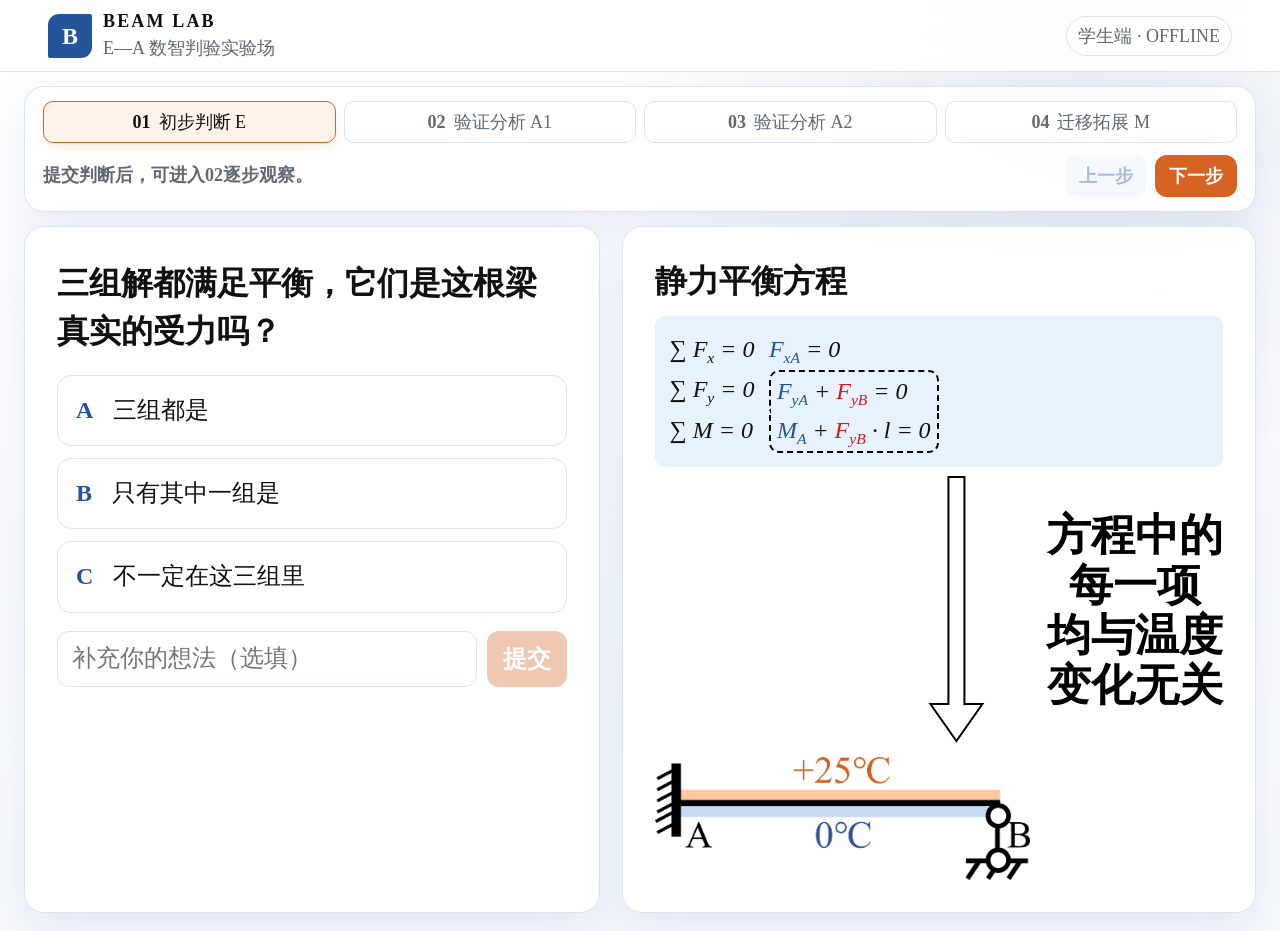
==== commit fd2b1527: "校赛前第1次磨课后完整修改" ====
--- a/student.html
+++ b/student.html
@@ -5,7 +5,7 @@
     <meta name="viewport" content="width=device-width,initial-scale=1,viewport-fit=cover" />
     <meta name="theme-color" content="#f3eee4" />
     <title>BEAM LAB · 学生体验页-heat</title>
-    <link rel="stylesheet" href="./static/styles.css?v=v6-oct01-m4-heat" />
+    <link rel="stylesheet" href="./static/styles.css?v=v17-oct21c-heat" />
   </head>
   <body>
     <header class="topbar">
@@ -22,13 +22,13 @@
     <script>
       window.BEAM_OFFLINE = { role: "student", assetBase: "./static", selfGuided: true };
     </script>
-    <script src="./static/offline-data.js?v=v5-sep27-5-heat"></script>
+    <script src="./static/offline-data.js?v=v6-oct11-a1a2-heat"></script>
     <!-- 版面调试保存的配置（由 static/layout-tuner.js 读取） -->
     <script>document.write('<script src="./static/layout-overrides-heat.js?t=' + Date.now() + '"><\/script>');</script>
-    <script src="./static/app.js?v=v6-oct01-m4-heat"></script>
-    <script src="./static/typography.js?v=v5-sep27-5-heat"></script>
+    <script src="./static/app.js?v=v17-oct21c-heat"></script>
+    <script src="./static/typography.js?v=v6-sep30-m2-heat"></script>
     <!-- 版面：套用保存的版面（手机上先继承教师版）；手机版面在 student-edit.html 里调 -->
-    <script src="./static/layout-tuner.js?v=tuner-13-heat"></script>
+    <script src="./static/layout-tuner.js?v=tuner-23-heat-oct21c"></script>
   </body>
 </html>
 
--- a/static/styles.css
+++ b/static/styles.css
@@ -1,791 +1,975 @@
-:root {
-  --text-small: 18px;
-  --text-body: 24px;
-  --text-title: 32px;
-  /* PPT统一配色：蓝色承载课程与系统信息，橙色承载判断与行动。 */
-  --paper: #f7f9fc;
-  --paper-2: #ffffff;
-  --ink: #111111;
-  --muted: #5f6873;
-  --line: #d8e4f0;
-  --orange: #d76322;
-  --orange-dark: #b54f19;
-  --blue: #24549a;
-  --blue-soft: #e8f2fb;
-  --green: #24549a;
-  --shadow: 0 18px 50px rgba(36, 84, 154, 0.10);
-  --force-concept-width: 180px;
-  --force-control-width: 235px;
-  --force-gap-x: 18px;
-  --force-gap-y: 16px;
-  --force-formula-scale: 100%;
-  --force-concept-scale: 100%;
-  font-family: "Microsoft YaHei", "PingFang SC", system-ui, sans-serif;
-  color: var(--ink);
-  background: var(--paper);
-}
-
-* { box-sizing: border-box; }
-body { margin: 0; min-height: 100vh; background:
-  radial-gradient(circle at 85% 0%, rgba(36,84,154,.10), transparent 30rem),
-  linear-gradient(180deg, #ffffff, var(--paper)); }
-button, input { font: inherit; }
-button { cursor: pointer; }
-
-.topbar {
-  min-height: 72px; padding: 10px clamp(16px, 4vw, 48px); display: flex;
-  align-items: center; justify-content: space-between; border-bottom: 1px solid var(--line);
-  background: rgba(255,255,255,.92); backdrop-filter: blur(12px); position: sticky; top: 0; z-index: 20;
-}
-.brand { color: inherit; text-decoration: none; display: flex; align-items: center; gap: 11px; }
-.brand-mark { width: 44px; height: 44px; display: grid; place-items: center; color: white;
-  background: var(--blue); border-radius: 11px 2px 11px 2px; font: 800 23px/1 Georgia, serif; }
-.brand strong, .brand small { display: block; }
-.brand strong { letter-spacing: .12em; font: 800 16px/1.2 Georgia, serif; }
-.brand small { color: var(--muted); margin-top: 3px; font-size: 12px; }
-.session-pill { border: 1px solid var(--line); border-radius: 999px; padding: 7px 11px; color: var(--muted); font-size: 12px; background: var(--paper-2); }
-.preview-page .session-pill { display: flex; align-items: center; gap: 10px; padding: 7px 13px; color: var(--blue); }
-.preview-page .session-pill strong { padding-left: 10px; border-left: 1px solid var(--line); font: 800 18px/1 Cambria, monospace; color: var(--orange-dark); }
-
-main { width: min(1180px, calc(100% - 28px)); margin: 24px auto 64px; }
-.hero { display: grid; grid-template-columns: minmax(0, 1.35fr) minmax(260px, .65fr); gap: 22px; align-items: stretch; }
-.panel { background: rgba(255,255,255,.96); border: 1px solid var(--line); border-radius: 20px; box-shadow: var(--shadow); padding: clamp(18px, 3vw, 32px); }
-.eyebrow { margin: 0 0 10px; color: var(--orange-dark); text-transform: uppercase; letter-spacing: .16em; font-size: 12px; font-weight: 800; }
-h1 { font: 750 clamp(29px, 5vw, 54px)/1.08 Georgia, "Microsoft YaHei", serif; letter-spacing: -.03em; margin: 0 0 14px; }
-h2 { font: 750 clamp(22px, 3vw, 34px)/1.15 Georgia, "Microsoft YaHei", serif; margin: 0 0 12px; }
-h3 { margin: 0 0 10px; font-size: 18px; }
-p { line-height: 1.75; }
-.lead { color: var(--muted); font-size: 17px; max-width: 62ch; }
-.question { border-left: 4px solid var(--orange); padding: 4px 0 4px 16px; font-size: clamp(18px, 2.5vw, 25px); line-height: 1.55; margin: 22px 0; }
-.ai-quote { background: var(--blue); color: white; padding: 18px; border-radius: 14px; line-height: 1.75; }
-
-.steps { display: grid; grid-template-columns: repeat(3, 1fr); gap: 8px; margin: 0 0 22px; }
-.step { border-top: 4px solid var(--line); color: var(--muted); padding: 10px 4px 0; font-size: 12px; }
-.step.active { border-color: var(--orange); color: var(--ink); font-weight: 800; }
-.step.done { border-color: var(--green); color: var(--green); }
-.big-number { font: 800 48px/1 Georgia, serif; }
-.metric-grid { display: grid; grid-template-columns: repeat(2, 1fr); gap: 10px; }
-.metric { background: var(--blue-soft); border-radius: 14px; padding: 16px; }
-.metric small { display: block; color: var(--muted); margin-top: 5px; }
-
-.options { display: grid; gap: 12px; margin-top: 20px; }
-.option { text-align: left; padding: 16px 18px; border-radius: 14px; border: 1px solid var(--line); background: white; color: var(--ink); line-height: 1.55; transition: .18s ease; }
-.option:hover, .option:focus-visible { border-color: var(--orange); transform: translateY(-1px); box-shadow: 0 8px 24px rgba(215,99,34,.14); }
-.option.selected { border-color: var(--orange); background: #fff3eb; box-shadow: 0 0 0 2px rgba(215,99,34,.12); }
-.option strong { display: block; margin-bottom: 3px; }
-.vote-submit-row { display: grid; grid-template-columns: minmax(0, 1fr) auto; gap: 10px; margin-top: 18px; }
-.vote-submit-row input { min-width: 0; border: 1px solid var(--line); border-radius: 12px; padding: 12px 14px; color: var(--ink); background: white; outline: none; }
-.vote-submit-row input:focus { border-color: var(--orange); box-shadow: 0 0 0 3px rgba(215,99,34,.10); }
-
-.primary, .secondary, .stage-button { border: 0; border-radius: 12px; padding: 12px 16px; font-weight: 800; }
-.primary { background: var(--orange); color: white; }
-.primary:disabled { opacity: .35; cursor: not-allowed; }
-.secondary { color: var(--blue); background: var(--blue-soft); }
-.button-row { display: flex; gap: 10px; flex-wrap: wrap; margin-top: 18px; }
-
-.lab-grid { display: grid; grid-template-columns: minmax(0, 1.4fr) minmax(250px, .6fr); gap: 18px; }
-.canvas-wrap { background: #ffffff; border: 1px solid var(--line); border-radius: 16px; padding: 12px; overflow: hidden; }
-canvas { width: 100%; height: auto; display: block; }
-.control-card { display: flex; flex-direction: column; gap: 16px; }
-.range-row { display: grid; grid-template-columns: 1fr auto; align-items: center; gap: 14px; }
-input[type="range"] { width: 100%; accent-color: var(--orange); }
-[hidden] { display: none !important; }
-.force-story { padding: clamp(16px, 2vw, 26px); }
-.force-story > h1 { font-size: clamp(27px, 3vw, 38px); margin-bottom: 14px; }
-.force-composition { display: grid; grid-template-columns: minmax(0, 1fr) var(--force-control-width); gap: 14px; align-items: stretch; }
-.force-free-canvas { position: relative; width: 100%; aspect-ratio: 6 / 5; overflow: hidden; background: #fff; border: 1px solid rgba(36,84,154,.12); border-radius: 14px; }
-.deformation-row-divider { position: absolute; z-index: 1; left: 1.5%; right: 1.5%; top: 45%; height: 5px; transform: translateY(-50%); border-radius: 999px; background: #789bc5; pointer-events: none; }
-.force-transition-arrow { position: absolute; z-index: 7; left: 52.5%; top: 25%; width: 6px; height: 37%; transform: translateX(-50%); border-radius: 999px; background: var(--orange); pointer-events: none; }
-.force-transition-arrow::after { content: ""; position: absolute; left: 50%; bottom: -2px; width: 22px; height: 22px; border-right: 6px solid var(--orange); border-bottom: 6px solid var(--orange); transform: translate(-50%, 0) rotate(45deg); }
-.force-free-element { position: absolute; z-index: 2; aspect-ratio: var(--element-ratio); transform-origin: left top; }
-.force-free-element > img { display: block; width: 100%; height: 100%; object-fit: contain; }
-.force-diagram-element { z-index: 1; container-type: inline-size; }
-.moment-diagram-title { position: absolute; z-index: 3; left: 60%; top: 0; width: 40%; aspect-ratio: 3.6; display: grid; place-items: center; background: #fff; color: #111; font: 700 7cqw/1 "Microsoft YaHei", "PingFang SC", sans-serif; white-space: nowrap; pointer-events: none; }
-.force-diagram-element canvas, .force-diagram-element img { position: absolute; inset: 0; display: block; width: 100%; height: 100%; }
-.force-diagram-element canvas { z-index: 1; }
-.force-diagram-element img { z-index: 2; pointer-events: none; object-fit: contain; }
-.deformation-load-canvas, [data-deformation-load] { position: absolute; inset: 0; z-index: 3; display: block; width: 100%; height: 100%; pointer-events: none; }
-.deformation-dimension-canvas { position: absolute; inset: 0; z-index: 1; display: block; width: 100%; height: 100%; pointer-events: none; }
-.deformation-trend-label { position: absolute; z-index: 5; left: 5%; top: 8%; padding: 3px 8px; border-radius: 7px; color: #6f7c8a; background: rgba(255,255,255,.92); box-shadow: 0 1px 5px rgba(20,45,76,.08); font-size: clamp(12px, 1.2vw, 18px); font-weight: 800; white-space: nowrap; }
-.deformation-zero-label { position: absolute; z-index: 5; right: 7%; top: 5%; color: #18a95b; font: 900 clamp(22px, 2vw, 34px)/1.05 "Times New Roman", serif; white-space: nowrap; text-shadow: 0 1px 0 #fff, 0 0 5px rgba(255,255,255,.9); }
-.deformation-zero-label sub { font-family: "Times New Roman", serif; font-size: .7em; font-style: normal; }
-.deformation-story [data-element-slot="basicStructure"] > img { position: absolute; inset: 0; z-index: 2; }
-.deformation-formula-label { position: absolute; z-index: 5; padding: 3px 7px; border-radius: 7px; background: rgba(255,255,255,.9); box-shadow: 0 1px 5px rgba(20,45,76,.08); font: 700 18px/1.15 Cambria, "Times New Roman", serif; white-space: nowrap; pointer-events: none; transform-origin: left top; }
-.deformation-formula-label sub, .deformation-formula-label sup { font-size: .7em; }
-.compact-fraction { margin-inline: 2px; }
-.deformation-decomposed [data-element-slot="basicStructure"] { overflow: visible; }
-.deformation-decomposed [data-element-slot="basicMomentBg"] { overflow: visible; }
-.deformation-decomposed [data-force-channel="basic"]:disabled { opacity: .45; cursor: not-allowed; }
-.force-live-value { position: absolute; z-index: 4; display: block; padding: 2px 5px; border-radius: 6px; background: rgba(255,255,255,.88); box-shadow: 0 1px 5px rgba(20,45,76,.08); font: 600 clamp(10px, 1vw, 16px)/1.15 Cambria, "Times New Roman", serif; white-space: nowrap; pointer-events: none; transform-origin: left top; }
-.force-live-value sub { font-size: .7em; }
-.force-live-value sup { font-size: .7em; }
-.force-live-value-fyb { color: #d71920; font-weight: 900; }
-.force-live-value-ma, .force-live-value-fya { color: var(--blue); }
-.force-live-value[data-force-mode="uniform"] { color: #800080; }
-.force-live-value[data-force-mode="fyb"] { color: #008000; }
-.force-controls { display: grid; grid-template-rows: 1fr 1fr; gap: 14px; min-width: 0; height: var(--force-control-height); align-self: start; }
-.force-control { padding: 12px 4px; justify-content: flex-start; }
-.force-control .readout { padding: 9px; }
-.force-control .readout strong { font-size: 17px; }
-.deformation-story > h1 { font-size: clamp(25px, 2.5vw, 34px); }
-.formula { font-family: Cambria, Georgia, serif; background: var(--blue-soft); border-radius: 12px; padding: 12px 14px; text-align: center; font-size: 18px; }
-.equilibrium-system { display: grid; gap: 8px; text-align: left; font-size: clamp(15px, 1.25vw, 20px); line-height: 1.45; white-space: nowrap; }
-.eq-blue { color: var(--blue); }
-.eq-red { color: #d71920; }
-.fraction { display: inline-grid; grid-template-rows: auto auto; vertical-align: middle; line-height: 1; text-align: center; margin-inline: 2px; }
-.fraction span:first-child { border-bottom: 1px solid currentColor; padding: 0 3px 2px; }
-.fraction span:last-child { padding-top: 2px; }
-.candidate-solutions { margin-top: 14px; padding-top: 12px; border-top: 1px solid var(--line); font-family: Cambria, Georgia, serif; }
-.candidate-heading { display: flex; align-items: center; justify-content: space-between; gap: 10px; margin-bottom: 10px; color: var(--muted); font: 700 12px/1.3 "Microsoft YaHei", sans-serif; }
-.candidate-row { display: grid; grid-template-columns: repeat(3, minmax(0, 1fr)); align-items: center; gap: 8px; min-height: 48px; border-top: 1px dashed rgba(36,84,154,.16); font-size: clamp(11px, 1.05vw, 18px); white-space: nowrap; }
-.candidate-heading + .candidate-row { border-top: 0; }
-.candidate-row > span { text-align: center; }
-.readouts { display: grid; grid-template-columns: repeat(2, 1fr); gap: 8px; }
-.readout { padding: 11px; border: 1px solid var(--line); border-radius: 11px; }
-.readout strong { display: block; font: 800 19px/1.2 Cambria, serif; }
-.readout small { color: var(--muted); }
-.zero { color: var(--green); }
-.hint { color: var(--muted); font-size: 13px; line-height: 1.65; }
-
-.teacher-grid { display: grid; grid-template-columns: 1.2fr .8fr; gap: 18px; }
-.stage-controls { display: grid; gap: 10px; }
-.stage-button { text-align: left; background: var(--paper); color: var(--ink); border: 1px solid transparent; }
-.stage-button.current { border-color: var(--orange); background: #fff3eb; }
-.stage-button span { color: var(--muted); font-weight: 500; margin-left: 8px; }
-.vote-bars { display: grid; gap: 13px; margin-top: 18px; }
-.vote-bar header { display: flex; justify-content: space-between; gap: 12px; font-size: 13px; margin-bottom: 6px; }
-.bar-track { height: 10px; border-radius: 99px; background: var(--paper); overflow: hidden; }
-.bar-fill { height: 100%; background: var(--orange); border-radius: inherit; min-width: 0; transition: width .3s ease; }
-.teacher-pulse { display: flex; flex-direction: column; }
-.comment-tools { margin-top: auto; padding-top: 12px; border-top: 1px solid var(--line); display: flex; align-items: center; justify-content: space-between; gap: 10px; color: var(--muted); font-size: 12px; }
-.comment-tools > div { display: flex; gap: 6px; }
-.compact-button { padding: 6px 9px; border-radius: 8px; font-size: 12px; }
-.comment-stream { padding-top: 9px; overflow: hidden; min-height: 43px; }
-.comment-track { display: flex; align-items: center; gap: 12px; width: max-content; padding-left: 100%; box-sizing: content-box; animation: comment-drift 24s linear infinite; }
-.comment-stream.paused .comment-track { animation: none; padding-left: 0; }
-.comment-chip { flex: 0 0 auto; max-width: 360px; overflow: hidden; text-overflow: ellipsis; white-space: nowrap; border-radius: 999px; padding: 7px 13px; background: var(--blue-soft); color: var(--blue); font-size: 13px; }
-@keyframes comment-drift { from { transform: translateX(0); } to { transform: translateX(-100%); } }
-.entry-card { display: grid; grid-template-columns: 170px 1fr; align-items: center; gap: 18px; }
-.qr { width: 170px; height: 170px; object-fit: contain; background: white; border: 1px solid var(--line); padding: 8px; border-radius: 12px; }
-.url { overflow-wrap: anywhere; color: var(--blue); font-size: 13px; }
-.timer { font: 800 32px/1 Cambria, monospace; color: var(--blue); }
-
-.teacher-cockpit { display: grid; gap: 16px; }
-.teacher-command-bar { position: static; z-index: 15; display: flex; justify-content: space-between; align-items: center; gap: 24px; padding-block: 18px; background: rgba(255,255,255,.98); }
-.teacher-command-bar h2, .teacher-command-bar p { margin-bottom: 0; }
-.stage-nav { display: flex; gap: 9px; flex-wrap: wrap; justify-content: flex-end; }
-.stage-nav button:disabled { opacity: .35; cursor: not-allowed; }
-.vote-control { border: 1px solid var(--orange); border-radius: 12px; padding: 11px 14px; font-weight: 800; }
-.end-vote { background: var(--orange); color: white; }
-.reopen-vote { background: white; color: var(--orange-dark); }
-.reveal-control { border: 1px solid #25a66a; border-radius: 12px; padding: 11px 14px; background: #25a66a; color: white; font-weight: 800; }
-.force-reveal-grid { display: grid; grid-template-columns: repeat(5, 32px); gap: 5px; align-items: center; }
-.force-reveal-grid button { width: 32px; height: 32px; padding: 0; border: 1px solid #a9d9c2; border-radius: 7px; background: #eef8f3; color: #4f7563; font: 800 13px/1 Georgia, serif; }
-.force-reveal-grid button.active { border-color: #25a66a; background: #25a66a; color: white; box-shadow: 0 4px 10px rgba(37,166,106,.18); }
-.self-guided-nav { display: grid; gap: 12px; margin-bottom: 14px; padding: 14px 18px; }
-.self-guided-page main > .steps { display: none; }
-.self-stage-roadmap { display: grid; grid-template-columns: repeat(4, 1fr); gap: 8px; }
-.self-stage-button { border: 1px solid var(--line); border-radius: 10px; background: white; color: var(--muted); padding: 8px 10px; font-size: 12px; }
-.self-stage-button span { display: inline-block; margin-right: 8px; font: 800 15px/1 Georgia, serif; }
-.self-stage-button.current { color: var(--ink); border-color: var(--orange); background: #fff3eb; box-shadow: 0 5px 14px rgba(215,99,34,.1); }
-.self-step-control { display: flex; align-items: center; justify-content: space-between; gap: 14px; }
-.self-substeps { display: flex; align-items: center; gap: 10px; }
-.self-substeps-label, .self-guide-hint { margin: 0; color: var(--muted); font-size: 12px; font-weight: 700; }
-.self-nav-actions { display: flex; gap: 8px; margin-left: auto; }
-.self-nav-actions button { padding: 9px 14px; }
-.self-nav-actions button:disabled { opacity: .4; cursor: not-allowed; }
-.teacher-cockpit.vote-feedback-mode .teacher-overview { grid-template-rows: minmax(0, 1fr); }
-.teacher-cockpit.vote-feedback-mode .entry-compact { display: none; }
-.teacher-cockpit.vote-feedback-mode .teacher-pulse { height: 100%; }
-.student-feedback-summary { display: grid; grid-template-columns: minmax(150px, .35fr) minmax(280px, 1fr); gap: 22px; align-items: stretch; margin: 22px 0; }
-.student-feedback-total { display: grid; place-content: center; text-align: center; border-radius: 16px; background: var(--blue-soft); color: var(--blue); padding: 20px; }
-.student-feedback-total strong { font: 800 64px/1 Georgia, serif; }
-.student-feedback-total span { margin-top: 8px; color: var(--muted); font-weight: 700; }
-.student-vote-bars { display: grid; align-content: center; gap: 12px; margin: 0; }
-.student-feedback-comments { margin-top: 20px; }
-.student-feedback-comments p { margin: 9px 0; padding: 13px 16px; border: 1px solid var(--line); border-radius: 12px; background: #fff; }
-.vote-status { margin: 10px 0 0; color: var(--blue); font-size: 13px; font-weight: 700; }
-.vote-status.closed { color: var(--orange-dark); }
-.stage-roadmap { display: grid; grid-template-columns: repeat(5, 1fr); gap: 8px; }
-.roadmap-step { border: 1px solid var(--line); border-radius: 12px; background: rgba(255,255,255,.86); color: var(--muted); padding: 10px 8px; font-size: 12px; }
-.roadmap-step span { display: block; font: 800 16px/1 Georgia, serif; margin-bottom: 4px; }
-.roadmap-step.current { color: var(--ink); border-color: var(--orange); background: #fff3eb; box-shadow: 0 6px 18px rgba(215,99,34,.12); }
-.teacher-workspace { display: grid; grid-template-columns: minmax(460px, .9fr) minmax(520px, 1.1fr); gap: 18px; align-items: stretch; }
-.teacher-overview { display: grid; grid-template-rows: minmax(0, 1fr) auto; gap: 18px; min-height: 0; }
-.pulse-heading, .preview-heading { display: flex; justify-content: space-between; align-items: flex-start; gap: 18px; }
-.entry-compact { display: grid; grid-template-columns: 170px 1fr; gap: 24px; align-items: center; }
-.entry-compact .qr { width: 170px; height: 170px; }
-.entry-compact > div { padding-left: 10px; }
-.preview-panel { padding: 18px; position: static; display: flex; flex-direction: column; min-height: 0; align-self: stretch; }
-.preview-badge { border-radius: 999px; padding: 7px 10px; background: var(--blue-soft); color: var(--blue); font-size: 12px; font-weight: 800; white-space: nowrap; }
-.device-frame { flex: 1; min-height: 0; overflow: hidden; border: 1px solid var(--line); border-radius: 16px; background: var(--paper); }
-.device-frame iframe { display: block; width: 100%; height: 100%; min-height: 0; border: 0; background: var(--paper); }
-.teacher-cockpit.preview-focus .teacher-overview, .teacher-cockpit.preview-focus .stage-roadmap { display: none; }
-.teacher-cockpit.preview-focus .teacher-workspace { grid-template-columns: 1fr; }
-.teacher-cockpit.preview-focus .preview-panel { position: static; }
-.teacher-cockpit.preview-focus .device-frame iframe { height: min(720px, calc(100vh - 190px)); min-height: 0; }
-
-/* 教师端顶部压缩为一条控制带，减少与 BEAM LAB 页眉的重复信息。 */
-.teacher-command-bar { padding-block: 9px; }
-.teacher-command-bar .eyebrow, .teacher-command-bar .hint { display: none; }
-.teacher-command-bar h2 { margin: 0; font-size: clamp(20px, 2.2vw, 28px); }
-
-/* 预览面板只保留一个小型入口提示，主体标题交给学生端的 BEAM LAB 页眉。 */
-.preview-heading { align-items: center; }
-.preview-heading h2 { display: none; }
-.preview-heading .eyebrow { margin: 0; font-size: 11px; letter-spacing: .08em; }
-
-/* A 阶段的核心是操作画面，标题和说明收敛为轻量提示；E 阶段的问题标题保持突出。 */
-#app > .panel:not(.waiting) > h1 { font-size: clamp(26px, 3.2vw, 38px); margin-bottom: 8px; }
-#app > .panel:not(.waiting) > .lead { display: none; }
-
-table { width: 100%; border-collapse: collapse; margin-top: 16px; font-size: 14px; }
-th, td { border-bottom: 1px solid var(--line); padding: 11px 8px; text-align: right; }
-th:first-child, td:first-child { text-align: left; }
-th { color: var(--muted); font-size: 12px; }
-.pass { color: var(--green); font-weight: 800; }
-.waiting { text-align: center; padding: 12vh 20px; }
-.waiting .pulse { width: 78px; height: 78px; border: 1px solid var(--blue); border-radius: 50%; margin: 0 auto 22px; display: grid; place-items: center; color: var(--blue); font: 800 24px Georgia, serif; animation: pulse 1.8s infinite; }
-@keyframes pulse { 50% { box-shadow: 0 0 0 18px rgba(36,84,154,0); background: rgba(36,84,154,.08); } }
-.toast { position: fixed; left: 50%; bottom: 24px; transform: translate(-50%, 20px); opacity: 0; pointer-events: none; background: var(--ink); color: white; padding: 10px 16px; border-radius: 999px; transition: .2s ease; z-index: 30; }
-.toast.show { transform: translate(-50%, 0); opacity: 1; }
-
-.layout-mode main { width: calc(100% - 380px); margin-left: 16px; margin-right: 364px; }
-.layout-mode.layout-editor-collapsed main { width: calc(100% - 88px); margin-right: 72px; }
-.layout-editor { position: fixed; inset: 0 0 0 auto; z-index: 60; width: 350px; background: #fff; border-left: 1px solid var(--line); box-shadow: -16px 0 40px rgba(36,84,154,.14); overflow: auto; }
-.layout-editor > header { position: sticky; top: 0; z-index: 2; display: flex; align-items: center; justify-content: space-between; gap: 12px; padding: 16px; border-bottom: 1px solid var(--line); background: rgba(255,255,255,.96); }
-.layout-editor > header strong, .layout-editor > header small { display: block; }
-.layout-editor > header strong { font-size: 20px; }
-.layout-editor-header-actions { display: flex; align-items: center; gap: 6px; }
-.layout-editor-header-actions .compact-button { padding: 8px 9px; font-size: 11px; }
-.layout-editor > header small { margin-top: 3px; color: var(--muted); font-size: 11px; }
-.layout-editor-body { padding: 14px 16px 24px; }
-.layout-editor-body section + section { margin-top: 20px; padding-top: 14px; border-top: 1px solid var(--line); }
-.layout-editor h3 { margin: 0 0 10px; color: var(--blue); font-size: 15px; }
-.layout-control { display: grid; grid-template-columns: minmax(0, 1fr) 72px 22px; gap: 2px 8px; align-items: center; margin-bottom: 9px; }
-.layout-control > span { grid-column: 1 / -1; display: flex; justify-content: space-between; color: #26313d; font-size: 12px; }
-.layout-control output { color: var(--orange-dark); font-weight: 800; }
-.layout-control input { min-width: 0; }
-.layout-control .layout-number { width: 100%; box-sizing: border-box; border: 1px solid var(--line); border-radius: 6px; padding: 3px 5px; background: #fff; color: #26313d; font-size: 11px; }
-.layout-control small { color: var(--muted); }
-.asset-upload { display: flex; align-items: center; justify-content: space-between; gap: 10px; padding: 8px 0; border-bottom: 1px dashed var(--line); font-size: 12px; }
-.asset-upload input { width: 126px; font-size: 10px; }
-.element-control { margin-bottom: 7px; border: 1px solid var(--line); border-radius: 9px; background: #fbfdff; }
-.element-control summary { cursor: pointer; padding: 8px 10px; color: var(--blue); font-size: 12px; font-weight: 800; }
-.element-control[open] summary { border-bottom: 1px solid var(--line); }
-.element-control .element-axis { margin: 8px 10px; }
-.style-grid { display: grid; grid-template-columns: 1fr 1fr; gap: 8px; margin-top: 12px; }
-.style-grid label { display: grid; gap: 5px; color: #26313d; font-size: 11px; }
-.style-grid select, .style-grid input[type="color"] { width: 100%; min-height: 30px; border: 1px solid var(--line); border-radius: 7px; background: #fff; }
-.layout-template-links { display: flex; flex-wrap: wrap; gap: 6px; margin: 10px 0 8px; }
-.layout-template-links a { padding: 5px 8px; border: 1px solid var(--line); border-radius: 8px; color: var(--blue); background: var(--blue-soft); font-size: 10px; text-decoration: none; }
-.layout-template-links a:hover { border-color: var(--blue); }
-.layout-editor-actions { position: sticky; bottom: 0; display: grid; grid-template-columns: 1fr 1fr; gap: 8px; margin: 18px -4px -10px; padding: 12px 4px 4px; background: linear-gradient(180deg, rgba(255,255,255,.75), #fff 32%); }
-.layout-editor-actions .reset-layout-button { grid-column: 1 / -1; }
-.layout-editor.collapsed { width: 58px; overflow: hidden; }
-.layout-editor.collapsed > header { height: 100%; padding: 8px; writing-mode: vertical-rl; justify-content: flex-start; }
-.layout-editor.collapsed > header div { display: none; }
-.layout-editor.collapsed > header .layout-editor-header-actions { display: block; }
-.layout-editor.collapsed #closeLayoutEditor { display: none; }
-.layout-editor.collapsed .layout-editor-body { display: none; }
-
-/* 学生端按内容自然收缩，禁止用视口最小高度制造底部空白。 */
-.student-page main { min-height: 0; margin-bottom: 18px; }
-.student-page.preview-page { min-height: 0; }
-.student-page .hero { min-height: 0; }
-.student-page .hero > .panel { height: auto; }
-.student-page main > .panel:not(.waiting), .student-page .waiting { min-height: 0; }
-
-/* 教师预览内保持同样比例，但收紧外围留白。 */
-.preview-page main { width: min(100% - 20px, 1600px); margin-top: 12px; }
-.preview-page .steps { margin-bottom: 14px; }
-.preview-page .hero, .preview-page main > .panel:not(.waiting) { min-height: 0; }
-.preview-page .hero > .panel, .preview-page main > .panel:not(.waiting) { padding-block: clamp(22px, 3vh, 34px); }
-.preview-page .options { gap: 14px; margin-top: 24px; }
-.preview-page .option { padding: 18px 20px; }
-.preview-page table { margin-top: 22px; font-size: 15px; }
-.preview-page th, .preview-page td { padding: 14px 10px; }
-.preview-page #migrationResult .question { margin-top: 28px; padding-block: 10px; }
-.layout-mode.preview-page main { width: calc(100% - 380px); margin-left: 16px; margin-right: 364px; }
-.layout-mode.layout-editor-collapsed.preview-page main { width: calc(100% - 88px); margin-right: 72px; }
-
-/* E阶段把屏幕交给问卷，放大可点击区域。 */
-.preview-page[data-stage="1"] .question { margin-block: 26px; font-size: 22px; }
-.preview-page[data-stage="1"] .options { gap: 18px; }
-.preview-page[data-stage="1"] .option { padding-block: 21px; }
-
-/* M阶段内容较短，通过表格与结论区的真实信息占用纵向空间。 */
-.preview-page[data-stage="4"] main > .panel { padding-block: 34px; }
-.preview-page[data-stage="4"] main > .panel > h1 { font-size: 40px; margin-bottom: 20px; }
-.preview-page[data-stage="4"] .button-row { margin-block: 24px; }
-.preview-page[data-stage="4"] table { font-size: 16px; }
-.preview-page[data-stage="4"] th, .preview-page[data-stage="4"] td { padding-block: 17px; }
-.preview-page[data-stage="4"] #migrationResult .question { margin-top: 34px; font-size: 21px; line-height: 1.7; }
-
-/* 教师控制台：以 16:9、1920×1080 窗口为首屏基准。 */
-@media (min-width: 1100px) {
-  main { width: min(1600px, calc(100% - 48px)); margin-top: 14px; }
-  .teacher-cockpit { gap: 10px; }
-  .teacher-command-bar { padding-block: 9px; }
-  .stage-roadmap { gap: 6px; }
-  .roadmap-step { padding: 8px 7px; }
-  .teacher-workspace { grid-template-columns: minmax(560px, .92fr) minmax(720px, 1.28fr); gap: 14px; height: auto; min-height: 0; max-height: none; }
-  .teacher-overview { gap: 12px; }
-  .teacher-pulse { padding: 20px; min-height: 0; overflow: auto; }
-  .metric-grid { gap: 8px; }
-  .metric { padding: 12px; }
-  .big-number { font-size: 40px; }
-  .vote-bars { gap: 8px; margin-top: 12px; }
-  .entry-compact { padding: 18px; grid-template-columns: 170px 1fr; gap: 22px; }
-  .entry-compact .qr { width: 170px; height: 170px; }
-  .preview-panel { padding: 16px; }
-}
-
-/* 浏览器全屏时只调整横向比例，不再强制纵向撑高。 */
-@media (min-width: 1100px) and (min-height: 900px) {
-  .teacher-workspace { grid-template-columns: minmax(590px, .86fr) minmax(780px, 1.14fr); }
-}
-
-/* F11 全屏：用新增的纵向空间放大控制台，左右严格等高并贴近屏幕底部。 */
-@media (min-width: 1100px) and (min-height: 1000px) {
-  main { margin-bottom: 14px; }
-  .teacher-workspace { min-height: calc(100vh - 245px); align-items: stretch; }
-  .teacher-overview { height: 100%; grid-template-rows: minmax(0, 1fr) auto; }
-  .preview-panel { height: 100%; align-self: stretch; }
-  .teacher-cockpit:not(.preview-focus) .device-frame { flex: 1; }
-  .teacher-cockpit:not(.preview-focus) .device-frame iframe { height: 100%; }
-  .teacher-cockpit.preview-focus .preview-panel { height: calc(100vh - 170px); }
-  .teacher-cockpit.preview-focus .device-frame { flex: 1; }
-  .teacher-cockpit.preview-focus .device-frame iframe { height: 100%; }
-}
-
-@media (max-width: 780px) {
-  .deformation-formula-label { padding: 2px 4px; font-size: 11px; }
-  .hero, .lab-grid, .teacher-grid { grid-template-columns: 1fr; }
-  .force-composition { grid-template-columns: 1fr; grid-template-rows: auto; }
-  .force-controls { grid-template-columns: 1fr 1fr; grid-template-rows: auto; }
-  .steps { grid-template-columns: repeat(2, 1fr); }
-  .entry-card { grid-template-columns: 1fr; }
-  .qr { width: 150px; height: 150px; }
-  .session-pill { display: none; }
-  main { width: min(100% - 18px, 680px); margin-top: 12px; }
-  .panel { border-radius: 16px; padding: 18px; }
-  .readouts { grid-template-columns: 1fr 1fr; }
-  th, td { padding: 9px 5px; font-size: 12px; }
-  .teacher-command-bar, .pulse-heading, .preview-heading { align-items: stretch; flex-direction: column; }
-  .stage-nav { justify-content: flex-start; }
-  .stage-roadmap { grid-template-columns: repeat(3, 1fr); }
-  .self-guided-nav { padding: 10px; }
-  .self-stage-button { padding: 8px 4px; }
-  .self-stage-button span { display: block; margin: 0 0 4px; }
-  .self-step-control { align-items: flex-start; }
-  .self-substeps { align-items: flex-start; flex-direction: column; gap: 6px; }
-  .self-nav-actions { align-self: flex-end; }
-  .student-feedback-summary { grid-template-columns: 1fr; gap: 12px; }
-  .student-feedback-total { grid-template-columns: auto auto; gap: 10px; align-items: baseline; }
-  .student-feedback-total strong { font-size: 46px; }
-  .teacher-workspace { grid-template-columns: 1fr; }
-  .entry-compact { grid-template-columns: 1fr; }
-  .preview-panel { position: static; }
-  .device-frame iframe { height: 540px; }
-}
-
-/* 2026-09-13: original diagrams with the requested classroom steps. */
-.force-controls { grid-template-rows: auto; height: auto; }
-.force-controls [hidden], .force-free-canvas [hidden] { display: none !important; }
-.special-candidates { display: flex; flex-wrap: wrap; gap: 6px; }
-.special-candidates button { flex: 1 1 auto; padding: 9px 6px; font-size: 13px; }
-.special-candidates button[aria-pressed="true"] { color: var(--orange-dark); border-color: var(--orange); background: #fff4e8; }
-.ai-deformation-card { display: grid; gap: 7px; padding: 12px; border: 1px solid rgba(36,84,154,.18); border-radius: 14px; background: linear-gradient(135deg, #f4f8ff, #fff9f2); box-shadow: 0 8px 22px rgba(36,84,154,.08); }
-.ai-deformation-heading { display: flex; align-items: center; gap: 8px; color: var(--blue); font-size: 14px; }
-.ai-deformation-heading span { display: inline-grid; place-items: center; width: 30px; height: 24px; border-radius: 7px; color: white; background: var(--blue); font: 900 12px/1 "Microsoft YaHei", sans-serif; letter-spacing: .5px; }
-.ai-deformation-button { width: 100%; padding-block: 10px; }
-.ai-deformation-button:disabled { opacity: 1; background: var(--green); }
-.ai-deformation-card[aria-busy="true"] .ai-deformation-button { background: var(--orange); }
-.ai-deformation-card small { color: var(--blue); text-align: center; font-size: 15px; font-weight: 900; line-height: 1.35; }
-.displacement-readout { margin-top: 12px; width: 100%; text-align: center; }
-.displacement-readout strong { display: block; font-weight: 900; font-size: 23px; }
-.displacement-readout small { display: block; margin-top: 6px; }
-.structure-caption { position: absolute; left: 3%; color: var(--blue); font-weight: 800; font-size: clamp(14px, 1.5vw, 24px); z-index: 6; }
-.top-caption { top: 2%; }
-.bottom-caption { top: 46%; }
-.force-story:not(.deformation-story) .force-stage-caption { left: 31%; }
-.force-story:not(.deformation-story) .force-stage-caption.top-caption { left: 25.5%; top: 18.5%; }
-.force-story:not(.deformation-story) .force-stage-caption.bottom-caption { top: 59%; }
-.force-story:not(.deformation-story)[data-reveal-step="3"] [data-force-compare-decoration].deformation-row-divider { left: 1.5%; right: 30%; }
-.force-story:not(.deformation-story)[data-reveal-step="3"] .force-stage-caption { left: 15%; }
-.force-story:not(.deformation-story)[data-reveal-step="3"] .force-stage-caption.top-caption { top: 34%; }
-.force-story:not(.deformation-story)[data-reveal-step="3"] .force-stage-caption.bottom-caption { top: 54.2%; }
-.deformation-story[data-reveal-step="4"] .deformation-formula-label, .deformation-story[data-reveal-step="5"] .deformation-formula-label { left: 50% !important; top: 88% !important; transform: translateX(-50%) !important; font-size: clamp(14px, 1.5vw, 24px); }
-
-.force-control .displacement-readout strong { font-size: 23px; font-weight: 900; }
-
-
-.force-reveal-grid { grid-template-columns: repeat(5, 32px); }
-
-@media (max-width: 780px) {
-  .force-story:not(.deformation-story) .force-stage-caption { font-size: 12px; white-space: nowrap; }
-  .force-story:not(.deformation-story)[data-reveal-step="3"] .force-stage-caption { left: 6%; }
-  .force-story:not(.deformation-story)[data-reveal-step="3"] .force-stage-caption.top-caption { top: 36%; }
-}
-
-@media (max-width: 350px) {
-  .force-story:not(.deformation-story)[data-reveal-step="3"] .force-stage-caption.top-caption { left: 3%; }
-  .force-story:not(.deformation-story)[data-reveal-step="3"] [data-force-compare-decoration].deformation-row-divider { right: 34%; }
-}
-
-
-
-/* V5：课堂页面仅使用标题、正文、注释三个字号层级。上下标同样使用小字号。 */
-body:not(.layout-mode), body:not(.layout-mode) * { font-size: var(--text-body) !important; }
-body:not(.layout-mode) :is(h1, h1 *, h2, h2 *, .student-feedback-total strong) { font-size: var(--text-title) !important; }
-body:not(.layout-mode) :is(.brand small, .brand strong, .session-pill, .session-pill *, .hint, .symbol-notes, .symbol-notes *, .url, .preview-heading *, .roadmap-step, .roadmap-step *, .stage-nav button, .self-guided-nav *, .vote-status, .toast, .force-live-value, .force-live-value *, .structure-caption, .moment-diagram-title, .deformation-trend-label) { font-size: var(--text-small) !important; }
-body:not(.layout-mode) :is(sub, sup) { font-size: var(--text-small) !important; }
-.steps { display: none; }
-.vote-status:empty { display: none; }
-.hero { grid-template-columns: minmax(0, 1fr) minmax(0, 1.1fr); }
-.hero h1 { line-height: 1.5; letter-spacing: 0; }
-.hero h2 { line-height: 1.4; }
-.hero .option { display: flex; align-items: center; gap: 20px; }
-.hero .option strong { margin: 0; color: var(--blue); }
-.hero .equilibrium-system { line-height: 1.5; padding: 14px; }
-.hero .candidate-row { min-height: 62px; }
-.symbol-notes { margin-top: 20px; border-top: 1px solid var(--line); padding-top: 12px; color: var(--muted); }
-.symbol-notes p { margin: 4px 0; line-height: 1.55; }
-.teacher-workspace { grid-template-columns: minmax(320px, .7fr) minmax(0, 1.3fr); min-height: 0; }
-.teacher-overview { grid-template-rows: 1fr; height: auto; }
-.entry-compact { display: flex; flex-direction: column; justify-content: center; text-align: center; gap: 22px; padding: 28px; }
-.entry-compact .qr { width: min(100%, 340px); height: auto; aspect-ratio: 1; }
-.entry-compact > div { padding: 0; width: 100%; }
-.entry-compact .button-row { justify-content: center; }
-.preview-panel { min-height: 650px; }
-.teacher-cockpit.preview-focus .preview-heading { display: none; }
-.teacher-cockpit.preview-focus .preview-panel { padding: 0; min-height: 0; height: calc(100vh - 170px); }
-.force-story:not(.deformation-story) [data-element-slot="originalEquation"],
-.force-story:not(.deformation-story) [data-element-slot="basicEquation"] { display: none !important; }
-@media (max-width: 1000px) {
-  .hero { grid-template-columns: 1fr; }
-  .teacher-workspace { grid-template-columns: 1fr; }
-  .entry-compact .qr { width: min(100%, 300px); }
-}
-@media (max-width: 600px) {
-  :root { --text-small: 16px; --text-body: 20px; --text-title: 26px; }
-  .brand small { display: none; }
-  .topbar { padding: 10px; gap: 8px; }
-  .session-pill { padding: 5px 8px; }
-  .hero .panel { padding: 16px; }
-  .hero .equilibrium-system { padding: 10px 4px; }
-  .hero .candidate-row { gap: 4px; }
-  .vote-submit-row { grid-template-columns: 1fr; }
-}
-/* 嵌入教师控制台时，阶段名和品牌由外层显示一次。 */
-.embedded-preview .topbar { display: none; }
-@media (min-width: 1000px) {
-  .preview-page .force-free-canvas { max-width: calc((100vh - 130px) * 1.2); }
-  .embedded-preview .force-free-canvas { max-width: calc((100vh - 100px) * 1.2); }
-}
-@media (max-width: 600px) {
-  .self-step-control { flex-wrap: wrap; }
-  .self-nav-actions { width: 100%; justify-content: flex-end; }
-  .self-nav-actions button { white-space: nowrap; }
-}
-
-/* V5：英数采用新罗马，中文回退微软雅黑；三个固定字号不再随屏幕缩放。 */
-:root { --text-small: 18px; --text-body: 24px; --text-title: 32px; }
-body, body * { font-family: "Times New Roman", "Microsoft YaHei", serif !important; }
-body:not(.layout-mode) :is(i, .math-variable) { font-style: italic; }
-body:not(.layout-mode) :is(sub, sup, sub *, sup *) { font-size: var(--text-small) !important; }
-body:not(.layout-mode) :is(sub, sup) { line-height: 0; }
-.math-variable { font-size: inherit !important; }
-body:not(.layout-mode) .math-variable { font-size: inherit !important; }
-/* 去掉预览外壳及画布外围面板，只保留内容区域本身的边界。 */
-.preview-panel, .device-frame, .teacher-cockpit.preview-focus .preview-panel,
-.student-page #app > .force-story {
-  border: 0; border-radius: 0; box-shadow: none; background: transparent; padding: 0;
-}
-.teacher-cockpit.preview-focus .device-frame { border: 0; border-radius: 0; }
-.embedded-preview { background: #fff; }
-.embedded-preview main { width: 100%; margin: 0; }
-.student-page #app > .force-story { padding: 12px 0 0; }
-.force-story > h1 { padding: 0 14px; }
-.force-composition { align-items: start; gap: 20px; }
-.force-free-canvas { max-width: none !important; }
-.force-controls { padding: 8px 14px 0 0; }
-.teacher-cockpit.preview-focus .preview-panel { height: calc(100vh - 165px); }
-@media (min-width: 1000px) {
-  .embedded-preview .force-composition { grid-template-columns: minmax(0, 1fr) var(--force-control-width); }
-  .embedded-preview .force-free-canvas { width: min(100%, calc((100vh - 80px) * 1.2)); justify-self: end; }
-}
-.endpoint-label { position: absolute; z-index: 6; transform: translate(-100%, -50%); white-space: nowrap; }
-body:not(.layout-mode) .endpoint-label, body:not(.layout-mode) .endpoint-label * { font-size: var(--text-small) !important; }
-@media (min-width: 1000px) {
-  .embedded-preview #app > .force-story { width: min(100%, calc((100vh - 90px) * 1.2 + var(--force-control-width) + 20px)); }
-  .embedded-preview .force-free-canvas { width: 100%; justify-self: start; }
-  .force-story > h1 { padding-left: 0; }
-}
-
-/* Wide classroom layout: diagrams occupy the available width, controls stay at the right. */
-@media (min-width: 1300px) {
-  body:not(.layout-mode) #app > .force-story { width: 100%; }
-  body:not(.layout-mode) .force-composition { grid-template-columns: minmax(0, 1fr) 360px; gap: 24px; }
-  body:not(.layout-mode) .force-free-canvas { width: 100%; aspect-ratio: 2; }
-  body:not(.layout-mode) .force-story:not(.deformation-story) [data-element-slot="originalStructure"] { left: 3% !important; top: 8% !important; width: 43% !important; }
-  body:not(.layout-mode) .force-story:not(.deformation-story) [data-element-slot="basicStructure"] { left: 3% !important; top: 57% !important; width: 43% !important; }
-  body:not(.layout-mode) .force-story:not(.deformation-story) [data-element-slot="originalMomentBg"] { left: 47% !important; top: 15% !important; width: 32% !important; }
-  body:not(.layout-mode) .force-story:not(.deformation-story) [data-element-slot="basicMomentBg"] { left: 47% !important; top: 64% !important; width: 32% !important; }
-  body:not(.layout-mode) .force-story:not(.deformation-story) [data-element-slot^="concept"] { left: 82% !important; width: 16% !important; }
-  body:not(.layout-mode) [data-element-slot="conceptOriginal"] { top: 2% !important; }
-  body:not(.layout-mode) [data-element-slot="conceptReleased"] { top: 35% !important; }
-  body:not(.layout-mode) [data-element-slot="conceptRedundant"] { top: 68% !important; }
-  body:not(.layout-mode) .force-story:not(.deformation-story) .force-stage-caption { left: 3% !important; }
-  body:not(.layout-mode) .force-story:not(.deformation-story) .force-stage-caption.top-caption { top: 2% !important; }
-  body:not(.layout-mode) .force-story:not(.deformation-story) .force-stage-caption.bottom-caption { top: 51% !important; }
-  body:not(.layout-mode) .force-story:not(.deformation-story) .deformation-row-divider { top: 48%; right: 20% !important; }
-  .special-candidates button { white-space: nowrap; }
-}
-
-@media (min-width: 1300px) {
-  body:not(.layout-mode) .deformation-story .force-free-canvas { aspect-ratio: 1.9; }
-  .deformation-story .top-caption { top: 0; }
-  .deformation-story .bottom-caption { top: 46%; }
-}
-
-@media (min-width: 1300px) {
-  body:not(.layout-mode) .deformation-story [data-element-slot="originalStructure"],
-  body:not(.layout-mode) .deformation-story [data-element-slot="basicStructure"] { left: 55% !important; width: 44% !important; }
-  body:not(.layout-mode) .deformation-story [data-element-slot="originalMomentBg"],
-  body:not(.layout-mode) .deformation-story [data-element-slot="basicMomentBg"] { width: 43% !important; }
-}
-
-@media (min-width: 1300px) { body:not(.layout-mode) .deformation-story [data-element-slot="originalStructure"] { top: 5% !important; } }
-
-@media (min-width: 1300px) {
-  body:not(.layout-mode) .force-story:not(.deformation-story):not([data-reveal-step="3"]) .force-composition { grid-template-columns: 1fr; }
-  body:not(.layout-mode) .force-story:not(.deformation-story):not([data-reveal-step="3"]) .force-controls { display: none; }
-  body:not(.layout-mode) .force-story:not(.deformation-story):not([data-reveal-step="3"]) .force-free-canvas { aspect-ratio: 2.6; }
-  body:not(.layout-mode) .force-story:not(.deformation-story):not([data-reveal-step="3"]) [data-element-slot$="Structure"] { left: 12% !important; width: 34% !important; }
-  body:not(.layout-mode) .force-story:not(.deformation-story):not([data-reveal-step="3"]) [data-element-slot^="concept"] { left: 70% !important; width: 12% !important; }
-  body:not(.layout-mode) .force-story:not(.deformation-story)[data-reveal-step="0"] [data-element-slot="originalStructure"] { left: 25% !important; width: 50% !important; top: 12% !important; }
-}
-
-/* 副本：控制台普通视图里，「学生预览（整体）」加上和左侧「学生入口」一样的圆角框（放大预览时仍然无框）。 */
-.teacher-cockpit:not(.preview-focus) .preview-panel {
-  background: rgba(255,255,255,.96);
-  border: 1px solid var(--line);
-  border-radius: 20px;
-  box-shadow: var(--shadow);
-  padding: 28px;
-}
-
-/* ================================================================
-   副本：教师控制台套上平板外框（body.beam-frame；teacher.html 一打开就加上，?frame=0 不加）。
-   普通视图和「放大学生预览」都一样：原来顶部的内容换到底部——命令条 → 银色面板（阶段名、按键），
-   顶部栏 → 面板下沿一行 BEAM LAB 小字；整个画面加一圈深色机身和四个橙色护角。
-   屏幕就是「控制台主体」，宽度沿用版面调试里的设置（默认比窗口窄 76px）。
-   这些样式不加 !important（字号除外），版面调试里的调整照样能盖过它们。
-   ================================================================ */
-/* 外框尺寸（放在 body 上，版面调试用它估计缩略图的大小；银色面板的高度可在版面调试里改，改的值写在屏幕上） */
-body {
-  --fr-out: 14px;      /* 机身到窗口上、左、右边 */
-  --fr-bez: 28px;      /* 上边框 */
-  --fr-side: 16px;     /* 左右边框 */
-  --fr-ring: 8px;      /* 屏幕白边 */
-  --fr-gap: 14px;      /* 屏幕和银色面板之间的深色边 */
-  --fr-panel: 126px;   /* 银色面板高 */
-  --fr-bottom: 42px;   /* 机身下沿到窗口底 */
-  --fr-guard: 130px;   /* 上方两个护角（下方两个在版面调试里单独调） */
-  --fr-key: 58px;      /* 按键高 */
-  --fr-brand: 16px;    /* 面板下沿留给 BEAM LAB 小字的高度 */
-}
-.frame-guard { display: none; }
-body.beam-frame { display: flow-root; overflow-x: hidden; background: linear-gradient(180deg, #f2f5f8 0%, #dfe5ec 100%); }
-body.beam-frame > .topbar { display: none; }
-/* 屏幕 = 控制台主体；里面的内容（普通视图的阶段路线、入口、缩略图，或放大后的学生预览）都在屏幕里 */
-body.beam-frame #app { position: relative; z-index: 0; isolation: isolate; max-width: none;
-  width: calc(100% - 2 * (var(--fr-out) + var(--fr-side) + var(--fr-ring)));
-  margin: calc(var(--fr-out) + var(--fr-bez) + var(--fr-ring)) auto 0; }
-/* 屏幕高 = 窗口高 − 外框（在屏幕上算，银色面板改了高度时屏幕跟着变） */
-body.beam-frame #teacherCockpit { height: calc(100vh - var(--fr-out) - var(--fr-bez) - 2 * var(--fr-ring) - var(--fr-gap) - var(--fr-panel) - var(--fr-bottom));
-  overflow: hidden auto; border-radius: 3px;
-  background: linear-gradient(180deg, #ffffff 0%, var(--paper) 100%);
-  box-shadow: 0 0 0 var(--fr-ring) #fff, 0 0 0 calc(var(--fr-ring) + 3px) #0a0c10, 0 0 0 calc(var(--fr-ring) + 4px) rgba(255,255,255,.06); }
-body.beam-frame #teacherCockpit:not(.preview-focus) { grid-template-rows: auto minmax(0, 1fr); padding: 14px 16px; }
-body.beam-frame #teacherCockpit .teacher-workspace { min-height: 0; height: auto; }
-/* 普通视图：内容放不下时（窗口小，或二维码调得很大）缩到屏幕里——学生预览缩小，二维码跟着变小 */
-body.beam-frame #teacherCockpit:not(.preview-focus) .teacher-workspace { grid-template-rows: minmax(0, 1fr); }
-body.beam-frame #teacherCockpit:not(.preview-focus) .teacher-overview { grid-template-rows: minmax(0, 1fr); }
-body.beam-frame #teacherCockpit:not(.preview-focus) .preview-panel { min-height: 0; }
-body.beam-frame #teacherCockpit .entry-compact { justify-content: safe center; }
-body.beam-frame #teacherCockpit .entry-compact .qr { min-height: 150px; }  /* 最小 150，再小就不好扫了（这时屏幕里可以上下滚） */
-body.beam-frame #teacherCockpit.preview-focus { grid-template-rows: minmax(0, 1fr); background: #fff; }
-body.beam-frame #teacherCockpit.preview-focus .preview-panel { height: auto; }
-body.beam-frame #teacherCockpit.preview-focus .device-frame { flex: 1; }
-body.beam-frame #teacherCockpit.preview-focus .device-frame iframe { height: 100%; }
-/* 深色机身（上沿中间一个摄像头）和上面两个护角 */
-body.beam-frame #app::before { content: ""; position: absolute; z-index: -2; pointer-events: none;
-  left: calc(-1 * (var(--fr-side) + var(--fr-ring))); right: calc(-1 * (var(--fr-side) + var(--fr-ring)));
-  top: calc(-1 * (var(--fr-bez) + var(--fr-ring))); bottom: calc(-1 * (var(--fr-ring) + var(--fr-gap) + 40px));
-  border-radius: 46px 46px 0 0;
-  background: radial-gradient(circle at 50% calc(var(--fr-bez) / 2), #5b7fb5 0 1.6px, #0b0e13 2.6px 5px, #14181d 5.5px 7px, transparent 7.5px), linear-gradient(180deg, #2c323a, #1d2228);
-  box-shadow: inset 0 1px 0 rgba(255,255,255,.12), inset 0 0 0 2px #13171c; }
-body.beam-frame #app::after { content: ""; position: absolute; z-index: -1; pointer-events: none;
-  left: calc(-1 * (var(--fr-side) + var(--fr-ring)) - 12px); right: calc(-1 * (var(--fr-side) + var(--fr-ring)) - 12px);
-  top: calc(-1 * (var(--fr-bez) + var(--fr-ring)) - 12px); height: var(--fr-guard);
-  background: url("data:image/svg+xml,%3Csvg xmlns='http://www.w3.org/2000/svg' viewBox='0 0 130 130' preserveAspectRatio='none'%3E%3Cdefs%3E%3ClinearGradient id='g' x1='0' y1='0' x2='1' y2='1'%3E%3Cstop offset='0' stop-color='%23ee7f3f'/%3E%3Cstop offset='1' stop-color='%23c9591c'/%3E%3C/linearGradient%3E%3ClinearGradient id='h' x1='0' y1='0' x2='0' y2='1'%3E%3Cstop offset='0' stop-color='%23fff' stop-opacity='.3'/%3E%3Cstop offset='.06' stop-color='%23fff' stop-opacity='0'/%3E%3Cstop offset='.9' stop-color='%23000' stop-opacity='0'/%3E%3Cstop offset='1' stop-color='%23000' stop-opacity='.18'/%3E%3C/linearGradient%3E%3C/defs%3E%3Cpath d='M58 0H116A14 14 0 0 1 130 14V116A14 14 0 0 1 116 130H14A14 14 0 0 1 0 116V58A58 58 0 0 1 58 0Z' fill='url(%23g)'/%3E%3Cpath d='M58 0H116A14 14 0 0 1 130 14V116A14 14 0 0 1 116 130H14A14 14 0 0 1 0 116V58A58 58 0 0 1 58 0Z' fill='url(%23h)'/%3E%3C/svg%3E") left top / var(--fr-guard) var(--fr-guard) no-repeat, url("data:image/svg+xml,%3Csvg xmlns='http://www.w3.org/2000/svg' viewBox='0 0 130 130' preserveAspectRatio='none'%3E%3Cdefs%3E%3ClinearGradient id='g' x1='0' y1='0' x2='1' y2='1'%3E%3Cstop offset='0' stop-color='%23ee7f3f'/%3E%3Cstop offset='1' stop-color='%23c9591c'/%3E%3C/linearGradient%3E%3ClinearGradient id='h' x1='0' y1='0' x2='0' y2='1'%3E%3Cstop offset='0' stop-color='%23fff' stop-opacity='.3'/%3E%3Cstop offset='.06' stop-color='%23fff' stop-opacity='0'/%3E%3Cstop offset='.9' stop-color='%23000' stop-opacity='0'/%3E%3Cstop offset='1' stop-color='%23000' stop-opacity='.18'/%3E%3C/linearGradient%3E%3C/defs%3E%3Cpath d='M14 0H72A58 58 0 0 1 130 58V116A14 14 0 0 1 116 130H14A14 14 0 0 1 0 116V14A14 14 0 0 1 14 0Z' fill='url(%23g)'/%3E%3Cpath d='M14 0H72A58 58 0 0 1 130 58V116A14 14 0 0 1 116 130H14A14 14 0 0 1 0 116V14A14 14 0 0 1 14 0Z' fill='url(%23h)'/%3E%3C/svg%3E") right top / var(--fr-guard) var(--fr-guard) no-repeat;
-  filter: drop-shadow(0 8px 12px rgba(120,50,10,.18)); }
-/* 命令条 → 银色面板（下面两个护角是面板里的真实元素，大小用 --fr-guard-b，版面调试可调） */
-body.beam-frame #teacherCockpit > .teacher-command-bar { --fr-guard-b: var(--fr-guard);
-  position: absolute; z-index: 1; margin: 0;
-  left: calc(-1 * (var(--fr-side) + var(--fr-ring))); right: calc(-1 * (var(--fr-side) + var(--fr-ring)));
-  top: calc(100% + var(--fr-ring) + var(--fr-gap)); height: var(--fr-panel); min-height: 0;
-  display: flex; justify-content: center; align-items: center; gap: 0;
-  padding: 0 calc(var(--fr-guard-b) + 20px) var(--fr-brand);
-  border: 1px solid #aeb6c0; border-top: 0; border-radius: 0 0 46px 46px;
-  background: linear-gradient(180deg, #f7f8fa 0%, #e3e7ec 55%, #cfd5dc 100%);
-  box-shadow: 0 -1px 0 #0d1014, inset 0 2px 0 rgba(255,255,255,.95), inset 0 -3px 0 rgba(0,0,0,.07), 0 18px 32px rgba(15,23,42,.26); }
-/* 原来的顶部栏换成面板下沿一行小字 */
-body.beam-frame #teacherCockpit > .teacher-command-bar::before { content: "BEAM LAB"; position: absolute; left: 50%; bottom: calc(var(--fr-brand) * .6);
-  transform: translateX(-50%); pointer-events: none; white-space: nowrap; color: #9aa3ae;
-  font: 800 calc(var(--text-small) * .67) / 1 "Times New Roman", Georgia, serif; letter-spacing: .36em; }
-body.beam-frame #teacherCockpit .frame-guard { display: block; position: absolute; z-index: 1; bottom: -12px;
-  width: var(--fr-guard-b); height: var(--fr-guard-b); background: no-repeat center / 100% 100%;
-  filter: drop-shadow(0 8px 12px rgba(120,50,10,.18)); }
-body.beam-frame #teacherCockpit .frame-guard-left { left: -12px; background-image: url("data:image/svg+xml,%3Csvg xmlns='http://www.w3.org/2000/svg' viewBox='0 0 130 130' preserveAspectRatio='none'%3E%3Cdefs%3E%3ClinearGradient id='g' x1='0' y1='0' x2='1' y2='1'%3E%3Cstop offset='0' stop-color='%23ee7f3f'/%3E%3Cstop offset='1' stop-color='%23c9591c'/%3E%3C/linearGradient%3E%3ClinearGradient id='h' x1='0' y1='0' x2='0' y2='1'%3E%3Cstop offset='0' stop-color='%23fff' stop-opacity='.3'/%3E%3Cstop offset='.06' stop-color='%23fff' stop-opacity='0'/%3E%3Cstop offset='.9' stop-color='%23000' stop-opacity='0'/%3E%3Cstop offset='1' stop-color='%23000' stop-opacity='.18'/%3E%3C/linearGradient%3E%3C/defs%3E%3Cpath d='M14 0H116A14 14 0 0 1 130 14V116A14 14 0 0 1 116 130H58A58 58 0 0 1 0 72V14A14 14 0 0 1 14 0Z' fill='url(%23g)'/%3E%3Cpath d='M14 0H116A14 14 0 0 1 130 14V116A14 14 0 0 1 116 130H58A58 58 0 0 1 0 72V14A14 14 0 0 1 14 0Z' fill='url(%23h)'/%3E%3C/svg%3E"); }
-body.beam-frame #teacherCockpit .frame-guard-right { right: -12px; background-image: url("data:image/svg+xml,%3Csvg xmlns='http://www.w3.org/2000/svg' viewBox='0 0 130 130' preserveAspectRatio='none'%3E%3Cdefs%3E%3ClinearGradient id='g' x1='0' y1='0' x2='1' y2='1'%3E%3Cstop offset='0' stop-color='%23ee7f3f'/%3E%3Cstop offset='1' stop-color='%23c9591c'/%3E%3C/linearGradient%3E%3ClinearGradient id='h' x1='0' y1='0' x2='0' y2='1'%3E%3Cstop offset='0' stop-color='%23fff' stop-opacity='.3'/%3E%3Cstop offset='.06' stop-color='%23fff' stop-opacity='0'/%3E%3Cstop offset='.9' stop-color='%23000' stop-opacity='0'/%3E%3Cstop offset='1' stop-color='%23000' stop-opacity='.18'/%3E%3C/linearGradient%3E%3C/defs%3E%3Cpath d='M14 0H116A14 14 0 0 1 130 14V72A58 58 0 0 1 72 130H14A14 14 0 0 1 0 116V14A14 14 0 0 1 14 0Z' fill='url(%23g)'/%3E%3Cpath d='M14 0H116A14 14 0 0 1 130 14V72A58 58 0 0 1 72 130H14A14 14 0 0 1 0 116V14A14 14 0 0 1 14 0Z' fill='url(%23h)'/%3E%3C/svg%3E"); }
-/* 阶段名：面板左边，编号橙色 */
-body.beam-frame #teacherCockpit > .teacher-command-bar > div:first-child { position: absolute; left: calc(var(--fr-guard-b) + 20px); top: calc(50% - var(--fr-brand) / 2); transform: translateY(-50%); }
-body.beam-frame #teacherStageTitle { display: flex; align-items: baseline; gap: 10px; white-space: nowrap; color: #2d3440; font-weight: 800; letter-spacing: .04em; font-size: calc(var(--text-title) * .5625) !important; }
-body.beam-frame #teacherStageTitle .stage-no { color: #cf5d1d; letter-spacing: 0; font-size: calc(var(--text-title) * .94) !important; }
-body.beam-frame #teacherStageTitle .stage-name, body.beam-frame #teacherStageTitle .stage-name * { font-size: calc(var(--text-title) * .5625) !important; }
-body.beam-frame #teacherStageTitle .stage-sep { display: none; }
-/* 按键：中间一排（上一步、步骤键、重置呈现、结束选择、重新开放、下一步），右边是放大学生预览 / 返回控制台 */
-body.beam-frame #teacherCockpit .stage-nav { display: flex; flex-wrap: nowrap; justify-content: center; align-items: center; gap: 14px; }
-body.beam-frame #teacherCockpit .stage-nav > button:not([hidden]),
-body.beam-frame #teacherCockpit .force-reveal-grid > button:not([hidden]) {
-  height: var(--fr-key); min-width: var(--fr-key); padding: 0 20px; border: 0; border-radius: 14px;
-  display: inline-flex; align-items: center; justify-content: center; gap: 8px; white-space: nowrap;
-  background: linear-gradient(180deg, #454e5a, #30363f); color: #eef2f6; font-weight: 800;
-  box-shadow: inset 0 1px 0 rgba(255,255,255,.16), inset 0 -2px 0 rgba(0,0,0,.35), 0 4px 0 #11151a, 0 9px 14px rgba(0,0,0,.26); }
-body.beam-frame #previousStage { order: 1; }
-body.beam-frame #forceRevealGrid { order: 2; }
-body.beam-frame #forceRevealReset { order: 3; }
-body.beam-frame #endVote { order: 4; }
-body.beam-frame #reopenVote { order: 5; }
-body.beam-frame #nextStage { order: 6; }
-body.beam-frame #previousStage::before { content: "◀"; font-size: .75em; opacity: .85; }
-body.beam-frame #nextStage::after { content: "▶"; font-size: .75em; opacity: .9; }
-body.beam-frame #teacherCockpit .stage-nav > #nextStage:not([hidden]) { padding: 0 26px; background: linear-gradient(180deg, #f08c47, #cf5d1d); color: #fff;
-  box-shadow: inset 0 1px 0 rgba(255,255,255,.35), 0 4px 0 #74300f, 0 10px 18px rgba(207,93,29,.32); }
-body.beam-frame #teacherCockpit .stage-nav button:disabled { opacity: .42; box-shadow: inset 0 1px 0 rgba(255,255,255,.1), 0 2px 0 #11151a; }
-body.beam-frame #teacherCockpit .stage-nav > #nextStage:disabled { opacity: 1; background: linear-gradient(180deg, #f7c6a5, #eaa77c); color: #fff8f2; box-shadow: 0 2px 0 #c48158; }
-/* 步骤键：数字下面一条指示灯，已呈现的亮，当前这一步按下去 */
-body.beam-frame #forceRevealGrid:not([hidden]) { display: flex; gap: 8px; }
-body.beam-frame #forceRevealGrid > button:not([hidden]) { width: 56px; min-width: 56px; padding: 0; flex-direction: column; gap: 7px; font-size: calc(var(--text-small) * 1.17) !important; }
-body.beam-frame #forceRevealGrid > button::after { content: ""; width: 20px; height: 4px; border-radius: 2px; background: #1f252c; box-shadow: inset 0 1px 1px rgba(0,0,0,.5); }
-body.beam-frame #forceRevealGrid > button.active::after { background: #ffb15c; box-shadow: 0 0 7px 1px rgba(255,165,80,.8); }
-body.beam-frame #forceRevealGrid > button.active:not(:has(+ button.active)) { transform: translateY(3px); color: #ffcf9e; box-shadow: inset 0 1px 0 rgba(255,255,255,.12), 0 1px 0 #11151a, 0 3px 6px rgba(0,0,0,.3); }
-/* 右边：放大学生预览 / 返回控制台（「版面调试」按钮只在 ?edit=1 时有） */
-body.beam-frame #focusPreview, body.beam-frame #openLayoutEditor { position: absolute; top: calc(50% - var(--fr-brand) / 2); transform: translateY(-50%); }
-body.beam-frame #teacherCockpit .stage-nav > #focusPreview, body.beam-frame #teacherCockpit .stage-nav > #openLayoutEditor { height: calc(var(--fr-key) - 8px); padding: 0 16px; font-size: calc(var(--text-small) * .9) !important; }
-body.beam-frame #focusPreview { right: calc(var(--fr-guard-b) + 20px); }
-body.beam-frame #openLayoutEditor { right: calc(var(--fr-guard-b) + 164px); }
-/* 窗口不够大（没按 F11 全屏、笔记本 125% 缩放、投影 1280×720 等）：外框收窄，屏幕留得和原来差不多高 */
-@media (max-width: 1500px), (max-height: 999px) {
-  body { --fr-out: 12px; --fr-bez: 20px; --fr-side: 12px; --fr-ring: 6px; --fr-gap: 10px; --fr-panel: 100px; --fr-bottom: 16px; --fr-guard: 100px; --fr-key: 46px; --fr-brand: 18px; }
-  body.beam-frame #teacherCockpit .stage-nav { gap: 10px; }
-  body.beam-frame #forceRevealGrid > button:not([hidden]) { width: 46px; min-width: 46px; }
-  body.beam-frame #openLayoutEditor { right: calc(var(--fr-guard-b) + 150px); }
-  body.beam-frame #teacherCockpit > .teacher-command-bar::before { font-size: calc(var(--text-small) * .6); bottom: 5px; }
-  body.beam-frame #teacherCockpit:not(.preview-focus) { padding: 10px 12px; }
-}
-@media (max-width: 1500px) {
-  body.beam-frame #teacherStageTitle .stage-name { display: none; }
-}
-/* A2 多了第 6 步（A2-6，只在教师端）：6 个步骤键放进原来 5 个键的宽度里，整排宽度不变，阶段名、放大预览等按键的位置都不动。 */
-body.beam-frame #forceRevealGrid:has(> [data-force-reveal-step="6"]:not([hidden])) { gap: 6px; }
-body.beam-frame #teacherCockpit #forceRevealGrid:has(> [data-force-reveal-step="6"]:not([hidden])) > button:not([hidden]) { width: calc((5 * var(--fr-key) + 2px) / 6); min-width: 0; padding: 0; }
-#forceRevealGrid:has(> [data-force-reveal-step="6"]:not([hidden])) { grid-template-columns: repeat(6, 32px); }
-/* 04 迁移拓展 M：银色面板上「显示回答」「收起回答」排在上一步后面（和 E 阶段的结束选择、重新开放同一位置）。 */
-body.beam-frame #showAnswers { order: 4; }
-body.beam-frame #hideAnswers { order: 5; }
-/* 学生手机导航：01–04 四个阶段排成两行两列 */
-@media (max-width: 600px) { .self-stage-roadmap { grid-template-columns: repeat(2, 1fr); } }
-/* 04 迁移拓展 M 页：上面题目，下面左边选择与修改想法、右边学生回答（预设） */
-body:not(.layout-mode) :is(.transfer-options small, .transfer-options small *, .transfer-tag) { font-size: var(--text-small) !important; }
-.transfer-story { display: grid; gap: 20px; }
-.transfer-head { padding-bottom: 16px; border-bottom: 1px solid var(--line); }
-.transfer-head h1 { margin: 0; line-height: 1.4; }
-.transfer-body { display: grid; grid-template-columns: minmax(0, 1fr) minmax(0, 1.25fr); gap: 28px; align-items: start; }
-.transfer-body h3 { margin: 0 0 12px; }
-.transfer-options { margin-top: 0; }
-.transfer-options .option { display: flex; align-items: center; gap: 20px; }
-.transfer-options .option strong { margin: 0; color: var(--blue); }
-.transfer-options .option small { display: block; margin-top: 2px; color: var(--muted); }
-.transfer-label { display: block; margin: 18px 0 8px; font-weight: 800; }
-.transfer-ask .vote-submit-row { margin-top: 0; }
-.transfer-ask .vote-submit-row.transfer-idea-only { grid-template-columns: minmax(0, 1fr); }
-.transfer-answers { padding-left: 28px; border-left: 1px solid var(--line); }
-.transfer-waiting { margin: 24px 0; }
-.transfer-cards { display: grid; grid-template-columns: minmax(0, 1fr); gap: 14px; } /* 走马灯的长文字不能把卡片撑宽 */
-.transfer-cards[hidden] { display: none; }
-/* 每张卡片：开头是「+人数」（大字，高度占右边两行），右边上行「选择 …」、下行回答 */
-.transfer-card { display: grid; grid-template-columns: auto minmax(0, 1fr); align-items: center; column-gap: 20px; padding: 14px 18px; border: 1px solid var(--line); border-radius: 14px; background: var(--paper); }
-.transfer-tag { grid-column: 2; grid-row: 1; justify-self: start; display: inline-block; padding: 3px 12px; border-radius: 999px; background: var(--blue-soft); color: var(--blue); font-weight: 800; }
-.transfer-count { grid-column: 1; grid-row: 1 / span 2; min-width: calc(var(--count-digits, 1) * 1ch + 1.2ch); line-height: 0.8; text-align: center; color: var(--orange-dark); font-weight: 800; font-variant-numeric: tabular-nums; }
-body:not(.layout-mode) .transfer-card .transfer-count { font-size: calc((var(--text-small) + var(--text-body)) * 2) !important; }
-.transfer-text { grid-column: 2; grid-row: 2; margin-top: 8px; overflow: hidden; }
-.transfer-track > p { margin: 0; line-height: 1.5; }
-.transfer-track > p.transfer-none { color: var(--muted); }
-/* 同一个意思的几种写法连成一行，像走马灯一样一个字一个字向左走，从左边出去、再从右边进来 */
-.transfer-track.rolling { display: flex; width: max-content; animation: transfer-marquee var(--roll-time, 12s) linear infinite; }
-.transfer-track.rolling > p { flex: none; padding-right: 3em; white-space: nowrap; }
-@keyframes transfer-marquee { from { transform: translateX(0); } to { transform: translateX(-50%); } }
-@media (max-width: 780px) {
-  .transfer-body { grid-template-columns: minmax(0, 1fr); }
-  .transfer-answers { padding: 16px 0 0; border-left: 0; border-top: 1px solid var(--line); }
-}
-/* 手机上卡片窄：「+人数」小一点、间距紧一点，右边「选择 …」才能放在一行 */
-@media (max-width: 600px) {
-  .transfer-card { column-gap: 12px; padding: 12px; }
-  body:not(.layout-mode) .transfer-card .transfer-count { font-size: calc((var(--text-small) + var(--text-body)) * 1.7) !important; }
-}
-/* M 页字号和 A2-6（E 投票页）对齐（投屏宽屏档）：题目 150%、两栏标题 140%、选项和回答 160%、「你准备怎样修改？」和输入框 150%。
-   在版面调试里再调文字大小，是在这个基础上放大缩小。手机上不变。 */
-@media (min-width: 1300px) {
-  body:not(.layout-mode) :is(.transfer-head h1, .transfer-head h1 *) { font-size: calc(var(--text-title) * 1.5) !important; }
-  body:not(.layout-mode) :is(.transfer-body h3, .transfer-body h3 *) { font-size: calc(var(--text-title) * 1.4) !important; }
-  body:not(.layout-mode) .transfer-options .option :is(strong, span) { font-size: calc(var(--text-body) * 1.6) !important; }
-  body:not(.layout-mode) .transfer-options .option :is(small, small *, sub, sup) { font-size: calc(var(--text-small) * 1.6) !important; }
-  body:not(.layout-mode) :is(.transfer-label, #transferIdea, #submitTransfer) { font-size: calc(var(--text-body) * 1.5) !important; }
-  body:not(.layout-mode) .transfer-card :is(.transfer-track p, .transfer-track p *) { font-size: calc(var(--text-body) * 1.6) !important; }
-  body:not(.layout-mode) .transfer-card .transfer-track p :is(sub, sup) { font-size: calc(var(--text-small) * 1.6) !important; }
-  body:not(.layout-mode) .transfer-card .transfer-tag { font-size: calc(var(--text-small) * 1.6) !important; }
-  body:not(.layout-mode) .transfer-card .transfer-count { font-size: calc((var(--text-small) + var(--text-body)) * 1.6 * 2) !important; }
-  body:not(.layout-mode) .transfer-answers .transfer-waiting { font-size: calc(var(--text-small) * 1.6) !important; }
-}
-
-/* ===== heat：温度版新增样式（只加不改原有规则） ===== */
-/* E 页候选解带上单位后比分数写法宽：手机上三列按内容宽度排、用注释字号，避免互相压住 */
-@media (max-width: 699.98px) {
-  .hero .candidate-row { grid-template-columns: repeat(3, auto); justify-content: space-between; }
-  body:not(.layout-mode) .hero .candidate-row, body:not(.layout-mode) .hero .candidate-row * { font-size: var(--text-small) !important; }
-}
-/* 「荷载／温度对照」视图（A2-3、A2-5，教师端按钮切入）：对照时画布里只显示对照元素和上下分隔线 */
-.compare-active-heat .force-free-canvas > :not(.compare-element-heat):not(.compare-caption-heat):not(.compare-note-heat):not(.deformation-row-divider) { display: none !important; }
-.compare-element-heat { overflow: visible; }
-.compare-element-heat:not(.force-diagram-element) > img { position: absolute; inset: 0; z-index: 2; }
-.compare-caption-heat { position: absolute; z-index: 6; left: 3%; color: var(--blue); font-weight: 800; white-space: nowrap; --text-small: 36px; }
-.compare-caption-heat[data-compare-caption-heat="top"] { top: 2%; }
-.compare-caption-heat[data-compare-caption-heat="bottom"] { top: 49%; }
-body:not(.layout-mode) .compare-caption-heat { font-size: var(--text-small) !important; }
-.compare-note-heat { position: absolute; z-index: 5; left: 81%; color: #17221f; font-weight: 800; line-height: 1.4; white-space: nowrap; --text-body: 30px; --text-small: 22px; }
-.compare-note-heat[data-compare-note-heat="top"] { top: 17%; }
-.compare-note-heat[data-compare-note-heat="bottom"] { top: 64%; }
-body:not(.layout-mode) .compare-note-heat small { font-size: var(--text-small) !important; color: var(--muted); font-weight: 600; }
-.compare-label-heat { --text-small: 36px; }
-.compare-element-heat .moment-diagram-title { --text-small: 32px; }
-/* 银色面板上的「荷载／温度对照」按钮：放在「下一步」右边的空位里，不挤动原来的按键；打开时按下去。
-   版面调试（?edit=1）时那个空位是「版面调试」按钮，对照视图改从调试窗口的页面列表进入（03 A2-3 / A2-5 荷载／温度对照）。 */
-body.beam-frame #teacherCockpit .stage-nav > #toggleCompareHeat:not([hidden]) { position: absolute; left: calc(100% + 14px); padding: 0 12px; font-size: calc(var(--text-small) * .72) !important; }
-body.beam-frame #teacherCockpit .stage-nav > #toggleCompareHeat.active { transform: translateY(3px); color: #ffcf9e; box-shadow: inset 0 1px 0 rgba(255,255,255,.12), 0 1px 0 #11151a, 0 3px 6px rgba(0,0,0,.3); }
-body.beam-frame #teacherCockpit .stage-nav:has(> #openLayoutEditor) > #toggleCompareHeat { display: none !important; }
+:root {
+  --text-small: 18px;
+  --text-body: 24px;
+  --text-title: 32px;
+  /* PPT统一配色：蓝色承载课程与系统信息，橙色承载判断与行动。 */
+  --paper: #f7f9fc;
+  --paper-2: #ffffff;
+  --ink: #111111;
+  --muted: #5f6873;
+  --line: #d8e4f0;
+  --orange: #d76322;
+  --orange-dark: #b54f19;
+  --blue: #24549a;
+  --blue-soft: #e8f2fb;
+  --green: #24549a;
+  --shadow: 0 18px 50px rgba(36, 84, 154, 0.10);
+  --force-concept-width: 180px;
+  --force-control-width: 235px;
+  --force-gap-x: 18px;
+  --force-gap-y: 16px;
+  --force-formula-scale: 100%;
+  --force-concept-scale: 100%;
+  font-family: "Microsoft YaHei", "PingFang SC", system-ui, sans-serif;
+  color: var(--ink);
+  background: var(--paper);
+}
+
+* { box-sizing: border-box; }
+body { margin: 0; min-height: 100vh; background:
+  radial-gradient(circle at 85% 0%, rgba(36,84,154,.10), transparent 30rem),
+  linear-gradient(180deg, #ffffff, var(--paper)); }
+button, input { font: inherit; }
+button { cursor: pointer; }
+
+.topbar {
+  min-height: 72px; padding: 10px clamp(16px, 4vw, 48px); display: flex;
+  align-items: center; justify-content: space-between; border-bottom: 1px solid var(--line);
+  background: rgba(255,255,255,.92); backdrop-filter: blur(12px); position: sticky; top: 0; z-index: 20;
+}
+.brand { color: inherit; text-decoration: none; display: flex; align-items: center; gap: 11px; }
+.brand-mark { width: 44px; height: 44px; display: grid; place-items: center; color: white;
+  background: var(--blue); border-radius: 11px 2px 11px 2px; font: 800 23px/1 Georgia, serif; }
+.brand strong, .brand small { display: block; }
+.brand strong { letter-spacing: .12em; font: 800 16px/1.2 Georgia, serif; }
+.brand small { color: var(--muted); margin-top: 3px; font-size: 12px; }
+.session-pill { border: 1px solid var(--line); border-radius: 999px; padding: 7px 11px; color: var(--muted); font-size: 12px; background: var(--paper-2); }
+.preview-page .session-pill { display: flex; align-items: center; gap: 10px; padding: 7px 13px; color: var(--blue); }
+.preview-page .session-pill strong { padding-left: 10px; border-left: 1px solid var(--line); font: 800 18px/1 Cambria, monospace; color: var(--orange-dark); }
+
+main { width: min(1180px, calc(100% - 28px)); margin: 24px auto 64px; }
+.hero { display: grid; grid-template-columns: minmax(0, 1.35fr) minmax(260px, .65fr); gap: 22px; align-items: stretch; }
+.panel { background: rgba(255,255,255,.96); border: 1px solid var(--line); border-radius: 20px; box-shadow: var(--shadow); padding: clamp(18px, 3vw, 32px); }
+.eyebrow { margin: 0 0 10px; color: var(--orange-dark); text-transform: uppercase; letter-spacing: .16em; font-size: 12px; font-weight: 800; }
+h1 { font: 750 clamp(29px, 5vw, 54px)/1.08 Georgia, "Microsoft YaHei", serif; letter-spacing: -.03em; margin: 0 0 14px; }
+h2 { font: 750 clamp(22px, 3vw, 34px)/1.15 Georgia, "Microsoft YaHei", serif; margin: 0 0 12px; }
+h3 { margin: 0 0 10px; font-size: 18px; }
+p { line-height: 1.75; }
+.lead { color: var(--muted); font-size: 17px; max-width: 62ch; }
+.question { border-left: 4px solid var(--orange); padding: 4px 0 4px 16px; font-size: clamp(18px, 2.5vw, 25px); line-height: 1.55; margin: 22px 0; }
+.ai-quote { background: var(--blue); color: white; padding: 18px; border-radius: 14px; line-height: 1.75; }
+
+.steps { display: grid; grid-template-columns: repeat(3, 1fr); gap: 8px; margin: 0 0 22px; }
+.step { border-top: 4px solid var(--line); color: var(--muted); padding: 10px 4px 0; font-size: 12px; }
+.step.active { border-color: var(--orange); color: var(--ink); font-weight: 800; }
+.step.done { border-color: var(--green); color: var(--green); }
+.big-number { font: 800 48px/1 Georgia, serif; }
+.metric-grid { display: grid; grid-template-columns: repeat(2, 1fr); gap: 10px; }
+.metric { background: var(--blue-soft); border-radius: 14px; padding: 16px; }
+.metric small { display: block; color: var(--muted); margin-top: 5px; }
+
+.options { display: grid; gap: 12px; margin-top: 20px; }
+.option { text-align: left; padding: 16px 18px; border-radius: 14px; border: 1px solid var(--line); background: white; color: var(--ink); line-height: 1.55; transition: .18s ease; }
+.option:hover, .option:focus-visible { border-color: var(--orange); transform: translateY(-1px); box-shadow: 0 8px 24px rgba(215,99,34,.14); }
+.option.selected { border-color: var(--orange); background: #fff3eb; box-shadow: 0 0 0 2px rgba(215,99,34,.12); }
+.option strong { display: block; margin-bottom: 3px; }
+.vote-submit-row { display: grid; grid-template-columns: minmax(0, 1fr) auto; gap: 10px; margin-top: 18px; }
+.vote-submit-row input { min-width: 0; border: 1px solid var(--line); border-radius: 12px; padding: 12px 14px; color: var(--ink); background: white; outline: none; }
+.vote-submit-row input:focus { border-color: var(--orange); box-shadow: 0 0 0 3px rgba(215,99,34,.10); }
+
+.primary, .secondary, .stage-button { border: 0; border-radius: 12px; padding: 12px 16px; font-weight: 800; }
+.primary { background: var(--orange); color: white; }
+.primary:disabled { opacity: .35; cursor: not-allowed; }
+.secondary { color: var(--blue); background: var(--blue-soft); }
+.button-row { display: flex; gap: 10px; flex-wrap: wrap; margin-top: 18px; }
+
+.lab-grid { display: grid; grid-template-columns: minmax(0, 1.4fr) minmax(250px, .6fr); gap: 18px; }
+.canvas-wrap { background: #ffffff; border: 1px solid var(--line); border-radius: 16px; padding: 12px; overflow: hidden; }
+canvas { width: 100%; height: auto; display: block; }
+.control-card { display: flex; flex-direction: column; gap: 16px; }
+.range-row { display: grid; grid-template-columns: 1fr auto; align-items: center; gap: 14px; }
+input[type="range"] { width: 100%; accent-color: var(--orange); }
+[hidden] { display: none !important; }
+.force-story { padding: clamp(16px, 2vw, 26px); }
+.force-story > h1 { font-size: clamp(27px, 3vw, 38px); margin-bottom: 14px; }
+.force-composition { display: grid; grid-template-columns: minmax(0, 1fr) var(--force-control-width); gap: 14px; align-items: stretch; }
+.force-free-canvas { position: relative; width: 100%; aspect-ratio: 6 / 5; overflow: hidden; background: #fff; border: 1px solid rgba(36,84,154,.12); border-radius: 14px; }
+.deformation-row-divider { position: absolute; z-index: 1; left: 1.5%; right: 1.5%; top: 45%; height: 5px; transform: translateY(-50%); border-radius: 999px; background: #789bc5; pointer-events: none; }
+.force-transition-arrow { position: absolute; z-index: 7; left: 52.5%; top: 25%; width: 6px; height: 37%; transform: translateX(-50%); border-radius: 999px; background: var(--orange); pointer-events: none; }
+.force-transition-arrow::after { content: ""; position: absolute; left: 50%; bottom: -2px; width: 22px; height: 22px; border-right: 6px solid var(--orange); border-bottom: 6px solid var(--orange); transform: translate(-50%, 0) rotate(45deg); }
+.force-free-element { position: absolute; z-index: 2; aspect-ratio: var(--element-ratio); transform-origin: left top; }
+.force-free-element > img { display: block; width: 100%; height: 100%; object-fit: contain; }
+.force-diagram-element { z-index: 1; container-type: inline-size; }
+.moment-diagram-title { position: absolute; z-index: 3; left: 60%; top: 0; width: 40%; aspect-ratio: 3.6; display: grid; place-items: center; background: #fff; color: #111; font: 700 7cqw/1 "Microsoft YaHei", "PingFang SC", sans-serif; white-space: nowrap; pointer-events: none; }
+.force-diagram-element canvas, .force-diagram-element img { position: absolute; inset: 0; display: block; width: 100%; height: 100%; }
+.force-diagram-element canvas { z-index: 1; }
+.force-diagram-element img { z-index: 2; pointer-events: none; object-fit: contain; }
+.deformation-load-canvas, [data-deformation-load] { position: absolute; inset: 0; z-index: 3; display: block; width: 100%; height: 100%; pointer-events: none; }
+.deformation-dimension-canvas { position: absolute; inset: 0; z-index: 1; display: block; width: 100%; height: 100%; pointer-events: none; }
+.deformation-trend-label { position: absolute; z-index: 5; left: 5%; top: 8%; padding: 3px 8px; border-radius: 7px; color: #6f7c8a; background: rgba(255,255,255,.92); box-shadow: 0 1px 5px rgba(20,45,76,.08); font-size: clamp(12px, 1.2vw, 18px); font-weight: 800; white-space: nowrap; }
+.deformation-zero-label { position: absolute; z-index: 5; right: 7%; top: 5%; color: #18a95b; font: 900 clamp(22px, 2vw, 34px)/1.05 "Times New Roman", serif; white-space: nowrap; text-shadow: 0 1px 0 #fff, 0 0 5px rgba(255,255,255,.9); }
+.deformation-zero-label sub { font-family: "Times New Roman", serif; font-size: .7em; font-style: normal; }
+.deformation-story [data-element-slot="basicStructure"] > img { position: absolute; inset: 0; z-index: 2; }
+.deformation-formula-label { position: absolute; z-index: 5; padding: 3px 7px; border-radius: 7px; background: rgba(255,255,255,.9); box-shadow: 0 1px 5px rgba(20,45,76,.08); font: 700 18px/1.15 Cambria, "Times New Roman", serif; white-space: nowrap; pointer-events: none; transform-origin: left top; }
+.deformation-formula-label sub, .deformation-formula-label sup { font-size: .7em; }
+.compact-fraction { margin-inline: 2px; }
+.deformation-decomposed [data-element-slot="basicStructure"] { overflow: visible; }
+.deformation-decomposed [data-element-slot="basicMomentBg"] { overflow: visible; }
+.deformation-decomposed [data-force-channel="basic"]:disabled { opacity: .45; cursor: not-allowed; }
+.force-live-value { position: absolute; z-index: 4; display: block; padding: 2px 5px; border-radius: 6px; background: rgba(255,255,255,.88); box-shadow: 0 1px 5px rgba(20,45,76,.08); font: 600 clamp(10px, 1vw, 16px)/1.15 Cambria, "Times New Roman", serif; white-space: nowrap; pointer-events: none; transform-origin: left top; }
+.force-live-value sub { font-size: .7em; }
+.force-live-value sup { font-size: .7em; }
+.force-live-value-fyb { color: #d71920; font-weight: 900; }
+.force-live-value-ma, .force-live-value-fya { color: var(--blue); }
+.force-live-value[data-force-mode="uniform"] { color: #800080; }
+.force-live-value[data-force-mode="fyb"] { color: #008000; }
+.force-controls { display: grid; grid-template-rows: 1fr 1fr; gap: 14px; min-width: 0; height: var(--force-control-height); align-self: start; }
+.force-control { padding: 12px 4px; justify-content: flex-start; }
+.force-control .readout { padding: 9px; }
+.force-control .readout strong { font-size: 17px; }
+.deformation-story > h1 { font-size: clamp(25px, 2.5vw, 34px); }
+.formula { font-family: Cambria, Georgia, serif; background: var(--blue-soft); border-radius: 12px; padding: 12px 14px; text-align: center; font-size: 18px; }
+.equilibrium-system { display: grid; gap: 8px; text-align: left; font-size: clamp(15px, 1.25vw, 20px); line-height: 1.45; white-space: nowrap; }
+.eq-blue { color: var(--blue); }
+.eq-red { color: #d71920; }
+.fraction { display: inline-grid; grid-template-rows: auto auto; vertical-align: middle; line-height: 1; text-align: center; margin-inline: 2px; }
+.fraction span:first-child { border-bottom: 1px solid currentColor; padding: 0 3px 2px; }
+.fraction span:last-child { padding-top: 2px; }
+.candidate-solutions { margin-top: 14px; padding-top: 12px; border-top: 1px solid var(--line); font-family: Cambria, Georgia, serif; }
+.candidate-heading { display: flex; align-items: center; justify-content: space-between; gap: 10px; margin-bottom: 10px; color: var(--muted); font: 700 12px/1.3 "Microsoft YaHei", sans-serif; }
+.candidate-row { display: grid; grid-template-columns: repeat(3, minmax(0, 1fr)); align-items: center; gap: 8px; min-height: 48px; border-top: 1px dashed rgba(36,84,154,.16); font-size: clamp(11px, 1.05vw, 18px); white-space: nowrap; }
+.candidate-heading + .candidate-row { border-top: 0; }
+.candidate-row > span { text-align: center; }
+.readouts { display: grid; grid-template-columns: repeat(2, 1fr); gap: 8px; }
+.readout { padding: 11px; border: 1px solid var(--line); border-radius: 11px; }
+.readout strong { display: block; font: 800 19px/1.2 Cambria, serif; }
+.readout small { color: var(--muted); }
+.zero { color: var(--green); }
+.hint { color: var(--muted); font-size: 13px; line-height: 1.65; }
+
+.teacher-grid { display: grid; grid-template-columns: 1.2fr .8fr; gap: 18px; }
+.stage-controls { display: grid; gap: 10px; }
+.stage-button { text-align: left; background: var(--paper); color: var(--ink); border: 1px solid transparent; }
+.stage-button.current { border-color: var(--orange); background: #fff3eb; }
+.stage-button span { color: var(--muted); font-weight: 500; margin-left: 8px; }
+.vote-bars { display: grid; gap: 13px; margin-top: 18px; }
+.vote-bar header { display: flex; justify-content: space-between; gap: 12px; font-size: 13px; margin-bottom: 6px; }
+.bar-track { height: 10px; border-radius: 99px; background: var(--paper); overflow: hidden; }
+.bar-fill { height: 100%; background: var(--orange); border-radius: inherit; min-width: 0; transition: width .3s ease; }
+.teacher-pulse { display: flex; flex-direction: column; }
+.comment-tools { margin-top: auto; padding-top: 12px; border-top: 1px solid var(--line); display: flex; align-items: center; justify-content: space-between; gap: 10px; color: var(--muted); font-size: 12px; }
+.comment-tools > div { display: flex; gap: 6px; }
+.compact-button { padding: 6px 9px; border-radius: 8px; font-size: 12px; }
+.comment-stream { padding-top: 9px; overflow: hidden; min-height: 43px; }
+.comment-track { display: flex; align-items: center; gap: 12px; width: max-content; padding-left: 100%; box-sizing: content-box; animation: comment-drift 24s linear infinite; }
+.comment-stream.paused .comment-track { animation: none; padding-left: 0; }
+.comment-chip { flex: 0 0 auto; max-width: 360px; overflow: hidden; text-overflow: ellipsis; white-space: nowrap; border-radius: 999px; padding: 7px 13px; background: var(--blue-soft); color: var(--blue); font-size: 13px; }
+@keyframes comment-drift { from { transform: translateX(0); } to { transform: translateX(-100%); } }
+.entry-card { display: grid; grid-template-columns: 170px 1fr; align-items: center; gap: 18px; }
+.qr { width: 170px; height: 170px; object-fit: contain; background: white; border: 1px solid var(--line); padding: 8px; border-radius: 12px; }
+.url { overflow-wrap: anywhere; color: var(--blue); font-size: 13px; }
+.timer { font: 800 32px/1 Cambria, monospace; color: var(--blue); }
+
+.teacher-cockpit { display: grid; gap: 16px; }
+.teacher-command-bar { position: static; z-index: 15; display: flex; justify-content: space-between; align-items: center; gap: 24px; padding-block: 18px; background: rgba(255,255,255,.98); }
+.teacher-command-bar h2, .teacher-command-bar p { margin-bottom: 0; }
+.stage-nav { display: flex; gap: 9px; flex-wrap: wrap; justify-content: flex-end; }
+.stage-nav button:disabled { opacity: .35; cursor: not-allowed; }
+.vote-control { border: 1px solid var(--orange); border-radius: 12px; padding: 11px 14px; font-weight: 800; }
+.end-vote { background: var(--orange); color: white; }
+.reopen-vote { background: white; color: var(--orange-dark); }
+.reveal-control { border: 1px solid #25a66a; border-radius: 12px; padding: 11px 14px; background: #25a66a; color: white; font-weight: 800; }
+.force-reveal-grid { display: grid; grid-template-columns: repeat(5, 32px); gap: 5px; align-items: center; }
+.force-reveal-grid button { width: 32px; height: 32px; padding: 0; border: 1px solid #a9d9c2; border-radius: 7px; background: #eef8f3; color: #4f7563; font: 800 13px/1 Georgia, serif; }
+.force-reveal-grid button.active { border-color: #25a66a; background: #25a66a; color: white; box-shadow: 0 4px 10px rgba(37,166,106,.18); }
+.self-guided-nav { display: grid; gap: 12px; margin-bottom: 14px; padding: 14px 18px; }
+.self-guided-page main > .steps { display: none; }
+.self-stage-roadmap { display: grid; grid-template-columns: repeat(4, 1fr); gap: 8px; }
+.self-stage-button { border: 1px solid var(--line); border-radius: 10px; background: white; color: var(--muted); padding: 8px 10px; font-size: 12px; }
+.self-stage-button span { display: inline-block; margin-right: 8px; font: 800 15px/1 Georgia, serif; }
+.self-stage-button.current { color: var(--ink); border-color: var(--orange); background: #fff3eb; box-shadow: 0 5px 14px rgba(215,99,34,.1); }
+.self-step-control { display: flex; align-items: center; justify-content: space-between; gap: 14px; }
+.self-substeps { display: flex; align-items: center; gap: 10px; }
+.self-substeps-label, .self-guide-hint { margin: 0; color: var(--muted); font-size: 12px; font-weight: 700; }
+.self-nav-actions { display: flex; gap: 8px; margin-left: auto; }
+.self-nav-actions button { padding: 9px 14px; }
+.self-nav-actions button:disabled { opacity: .4; cursor: not-allowed; }
+.teacher-cockpit.vote-feedback-mode .teacher-overview { grid-template-rows: minmax(0, 1fr); }
+.teacher-cockpit.vote-feedback-mode .entry-compact { display: none; }
+.teacher-cockpit.vote-feedback-mode .teacher-pulse { height: 100%; }
+.student-feedback-summary { display: grid; grid-template-columns: minmax(150px, .35fr) minmax(280px, 1fr); gap: 22px; align-items: stretch; margin: 22px 0; }
+.student-feedback-total { display: grid; place-content: center; text-align: center; border-radius: 16px; background: var(--blue-soft); color: var(--blue); padding: 20px; }
+.student-feedback-total strong { font: 800 64px/1 Georgia, serif; }
+.student-feedback-total span { margin-top: 8px; color: var(--muted); font-weight: 700; }
+.student-vote-bars { display: grid; align-content: center; gap: 12px; margin: 0; }
+.student-feedback-comments { margin-top: 20px; }
+.student-feedback-comments p { margin: 9px 0; padding: 13px 16px; border: 1px solid var(--line); border-radius: 12px; background: #fff; }
+.vote-status { margin: 10px 0 0; color: var(--blue); font-size: 13px; font-weight: 700; }
+.vote-status.closed { color: var(--orange-dark); }
+.stage-roadmap { display: grid; grid-template-columns: repeat(5, 1fr); gap: 8px; }
+.roadmap-step { border: 1px solid var(--line); border-radius: 12px; background: rgba(255,255,255,.86); color: var(--muted); padding: 10px 8px; font-size: 12px; }
+.roadmap-step span { display: block; font: 800 16px/1 Georgia, serif; margin-bottom: 4px; }
+.roadmap-step.current { color: var(--ink); border-color: var(--orange); background: #fff3eb; box-shadow: 0 6px 18px rgba(215,99,34,.12); }
+.teacher-workspace { display: grid; grid-template-columns: minmax(460px, .9fr) minmax(520px, 1.1fr); gap: 18px; align-items: stretch; }
+.teacher-overview { display: grid; grid-template-rows: minmax(0, 1fr) auto; gap: 18px; min-height: 0; }
+.pulse-heading, .preview-heading { display: flex; justify-content: space-between; align-items: flex-start; gap: 18px; }
+.entry-compact { display: grid; grid-template-columns: 170px 1fr; gap: 24px; align-items: center; }
+.entry-compact .qr { width: 170px; height: 170px; }
+.entry-compact > div { padding-left: 10px; }
+.preview-panel { padding: 18px; position: static; display: flex; flex-direction: column; min-height: 0; align-self: stretch; }
+.preview-badge { border-radius: 999px; padding: 7px 10px; background: var(--blue-soft); color: var(--blue); font-size: 12px; font-weight: 800; white-space: nowrap; }
+.device-frame { flex: 1; min-height: 0; overflow: hidden; border: 1px solid var(--line); border-radius: 16px; background: var(--paper); }
+.device-frame iframe { display: block; width: 100%; height: 100%; min-height: 0; border: 0; background: var(--paper); }
+.teacher-cockpit.preview-focus .teacher-overview, .teacher-cockpit.preview-focus .stage-roadmap { display: none; }
+.teacher-cockpit.preview-focus .teacher-workspace { grid-template-columns: 1fr; }
+.teacher-cockpit.preview-focus .preview-panel { position: static; }
+.teacher-cockpit.preview-focus .device-frame iframe { height: min(720px, calc(100vh - 190px)); min-height: 0; }
+
+/* 教师端顶部压缩为一条控制带，减少与 BEAM LAB 页眉的重复信息。 */
+.teacher-command-bar { padding-block: 9px; }
+.teacher-command-bar .eyebrow, .teacher-command-bar .hint { display: none; }
+.teacher-command-bar h2 { margin: 0; font-size: clamp(20px, 2.2vw, 28px); }
+
+/* 预览面板只保留一个小型入口提示，主体标题交给学生端的 BEAM LAB 页眉。 */
+.preview-heading { align-items: center; }
+.preview-heading h2 { display: none; }
+.preview-heading .eyebrow { margin: 0; font-size: 11px; letter-spacing: .08em; }
+
+/* A 阶段的核心是操作画面，标题和说明收敛为轻量提示；E 阶段的问题标题保持突出。 */
+#app > .panel:not(.waiting) > h1 { font-size: clamp(26px, 3.2vw, 38px); margin-bottom: 8px; }
+#app > .panel:not(.waiting) > .lead { display: none; }
+
+table { width: 100%; border-collapse: collapse; margin-top: 16px; font-size: 14px; }
+th, td { border-bottom: 1px solid var(--line); padding: 11px 8px; text-align: right; }
+th:first-child, td:first-child { text-align: left; }
+th { color: var(--muted); font-size: 12px; }
+.pass { color: var(--green); font-weight: 800; }
+.waiting { text-align: center; padding: 12vh 20px; }
+.waiting .pulse { width: 78px; height: 78px; border: 1px solid var(--blue); border-radius: 50%; margin: 0 auto 22px; display: grid; place-items: center; color: var(--blue); font: 800 24px Georgia, serif; animation: pulse 1.8s infinite; }
+@keyframes pulse { 50% { box-shadow: 0 0 0 18px rgba(36,84,154,0); background: rgba(36,84,154,.08); } }
+.toast { position: fixed; left: 50%; bottom: 24px; transform: translate(-50%, 20px); opacity: 0; pointer-events: none; background: var(--ink); color: white; padding: 10px 16px; border-radius: 999px; transition: .2s ease; z-index: 30; }
+.toast.show { transform: translate(-50%, 0); opacity: 1; }
+
+.layout-mode main { width: calc(100% - 380px); margin-left: 16px; margin-right: 364px; }
+.layout-mode.layout-editor-collapsed main { width: calc(100% - 88px); margin-right: 72px; }
+.layout-editor { position: fixed; inset: 0 0 0 auto; z-index: 60; width: 350px; background: #fff; border-left: 1px solid var(--line); box-shadow: -16px 0 40px rgba(36,84,154,.14); overflow: auto; }
+.layout-editor > header { position: sticky; top: 0; z-index: 2; display: flex; align-items: center; justify-content: space-between; gap: 12px; padding: 16px; border-bottom: 1px solid var(--line); background: rgba(255,255,255,.96); }
+.layout-editor > header strong, .layout-editor > header small { display: block; }
+.layout-editor > header strong { font-size: 20px; }
+.layout-editor-header-actions { display: flex; align-items: center; gap: 6px; }
+.layout-editor-header-actions .compact-button { padding: 8px 9px; font-size: 11px; }
+.layout-editor > header small { margin-top: 3px; color: var(--muted); font-size: 11px; }
+.layout-editor-body { padding: 14px 16px 24px; }
+.layout-editor-body section + section { margin-top: 20px; padding-top: 14px; border-top: 1px solid var(--line); }
+.layout-editor h3 { margin: 0 0 10px; color: var(--blue); font-size: 15px; }
+.layout-control { display: grid; grid-template-columns: minmax(0, 1fr) 72px 22px; gap: 2px 8px; align-items: center; margin-bottom: 9px; }
+.layout-control > span { grid-column: 1 / -1; display: flex; justify-content: space-between; color: #26313d; font-size: 12px; }
+.layout-control output { color: var(--orange-dark); font-weight: 800; }
+.layout-control input { min-width: 0; }
+.layout-control .layout-number { width: 100%; box-sizing: border-box; border: 1px solid var(--line); border-radius: 6px; padding: 3px 5px; background: #fff; color: #26313d; font-size: 11px; }
+.layout-control small { color: var(--muted); }
+.asset-upload { display: flex; align-items: center; justify-content: space-between; gap: 10px; padding: 8px 0; border-bottom: 1px dashed var(--line); font-size: 12px; }
+.asset-upload input { width: 126px; font-size: 10px; }
+.element-control { margin-bottom: 7px; border: 1px solid var(--line); border-radius: 9px; background: #fbfdff; }
+.element-control summary { cursor: pointer; padding: 8px 10px; color: var(--blue); font-size: 12px; font-weight: 800; }
+.element-control[open] summary { border-bottom: 1px solid var(--line); }
+.element-control .element-axis { margin: 8px 10px; }
+.style-grid { display: grid; grid-template-columns: 1fr 1fr; gap: 8px; margin-top: 12px; }
+.style-grid label { display: grid; gap: 5px; color: #26313d; font-size: 11px; }
+.style-grid select, .style-grid input[type="color"] { width: 100%; min-height: 30px; border: 1px solid var(--line); border-radius: 7px; background: #fff; }
+.layout-template-links { display: flex; flex-wrap: wrap; gap: 6px; margin: 10px 0 8px; }
+.layout-template-links a { padding: 5px 8px; border: 1px solid var(--line); border-radius: 8px; color: var(--blue); background: var(--blue-soft); font-size: 10px; text-decoration: none; }
+.layout-template-links a:hover { border-color: var(--blue); }
+.layout-editor-actions { position: sticky; bottom: 0; display: grid; grid-template-columns: 1fr 1fr; gap: 8px; margin: 18px -4px -10px; padding: 12px 4px 4px; background: linear-gradient(180deg, rgba(255,255,255,.75), #fff 32%); }
+.layout-editor-actions .reset-layout-button { grid-column: 1 / -1; }
+.layout-editor.collapsed { width: 58px; overflow: hidden; }
+.layout-editor.collapsed > header { height: 100%; padding: 8px; writing-mode: vertical-rl; justify-content: flex-start; }
+.layout-editor.collapsed > header div { display: none; }
+.layout-editor.collapsed > header .layout-editor-header-actions { display: block; }
+.layout-editor.collapsed #closeLayoutEditor { display: none; }
+.layout-editor.collapsed .layout-editor-body { display: none; }
+
+/* 学生端按内容自然收缩，禁止用视口最小高度制造底部空白。 */
+.student-page main { min-height: 0; margin-bottom: 18px; }
+.student-page.preview-page { min-height: 0; }
+.student-page .hero { min-height: 0; }
+.student-page .hero > .panel { height: auto; }
+.student-page main > .panel:not(.waiting), .student-page .waiting { min-height: 0; }
+
+/* 教师预览内保持同样比例，但收紧外围留白。 */
+.preview-page main { width: min(100% - 20px, 1600px); margin-top: 12px; }
+.preview-page .steps { margin-bottom: 14px; }
+.preview-page .hero, .preview-page main > .panel:not(.waiting) { min-height: 0; }
+.preview-page .hero > .panel, .preview-page main > .panel:not(.waiting) { padding-block: clamp(22px, 3vh, 34px); }
+.preview-page .options { gap: 14px; margin-top: 24px; }
+.preview-page .option { padding: 18px 20px; }
+.preview-page table { margin-top: 22px; font-size: 15px; }
+.preview-page th, .preview-page td { padding: 14px 10px; }
+.preview-page #migrationResult .question { margin-top: 28px; padding-block: 10px; }
+.layout-mode.preview-page main { width: calc(100% - 380px); margin-left: 16px; margin-right: 364px; }
+.layout-mode.layout-editor-collapsed.preview-page main { width: calc(100% - 88px); margin-right: 72px; }
+
+/* E阶段把屏幕交给问卷，放大可点击区域。 */
+.preview-page[data-stage="1"] .question { margin-block: 26px; font-size: 22px; }
+.preview-page[data-stage="1"] .options { gap: 18px; }
+.preview-page[data-stage="1"] .option { padding-block: 21px; }
+
+/* M阶段内容较短，通过表格与结论区的真实信息占用纵向空间。 */
+.preview-page[data-stage="4"] main > .panel { padding-block: 34px; }
+.preview-page[data-stage="4"] main > .panel > h1 { font-size: 40px; margin-bottom: 20px; }
+.preview-page[data-stage="4"] .button-row { margin-block: 24px; }
+.preview-page[data-stage="4"] table { font-size: 16px; }
+.preview-page[data-stage="4"] th, .preview-page[data-stage="4"] td { padding-block: 17px; }
+.preview-page[data-stage="4"] #migrationResult .question { margin-top: 34px; font-size: 21px; line-height: 1.7; }
+
+/* 教师控制台：以 16:9、1920×1080 窗口为首屏基准。 */
+@media (min-width: 1100px) {
+  main { width: min(1600px, calc(100% - 48px)); margin-top: 14px; }
+  .teacher-cockpit { gap: 10px; }
+  .teacher-command-bar { padding-block: 9px; }
+  .stage-roadmap { gap: 6px; }
+  .roadmap-step { padding: 8px 7px; }
+  .teacher-workspace { grid-template-columns: minmax(560px, .92fr) minmax(720px, 1.28fr); gap: 14px; height: auto; min-height: 0; max-height: none; }
+  .teacher-overview { gap: 12px; }
+  .teacher-pulse { padding: 20px; min-height: 0; overflow: auto; }
+  .metric-grid { gap: 8px; }
+  .metric { padding: 12px; }
+  .big-number { font-size: 40px; }
+  .vote-bars { gap: 8px; margin-top: 12px; }
+  .entry-compact { padding: 18px; grid-template-columns: 170px 1fr; gap: 22px; }
+  .entry-compact .qr { width: 170px; height: 170px; }
+  .preview-panel { padding: 16px; }
+}
+
+/* 浏览器全屏时只调整横向比例，不再强制纵向撑高。 */
+@media (min-width: 1100px) and (min-height: 900px) {
+  .teacher-workspace { grid-template-columns: minmax(590px, .86fr) minmax(780px, 1.14fr); }
+}
+
+/* F11 全屏：用新增的纵向空间放大控制台，左右严格等高并贴近屏幕底部。 */
+@media (min-width: 1100px) and (min-height: 1000px) {
+  main { margin-bottom: 14px; }
+  .teacher-workspace { min-height: calc(100vh - 245px); align-items: stretch; }
+  .teacher-overview { height: 100%; grid-template-rows: minmax(0, 1fr) auto; }
+  .preview-panel { height: 100%; align-self: stretch; }
+  .teacher-cockpit:not(.preview-focus) .device-frame { flex: 1; }
+  .teacher-cockpit:not(.preview-focus) .device-frame iframe { height: 100%; }
+  .teacher-cockpit.preview-focus .preview-panel { height: calc(100vh - 170px); }
+  .teacher-cockpit.preview-focus .device-frame { flex: 1; }
+  .teacher-cockpit.preview-focus .device-frame iframe { height: 100%; }
+}
+
+@media (max-width: 780px) {
+  .deformation-formula-label { padding: 2px 4px; font-size: 11px; }
+  .hero, .lab-grid, .teacher-grid { grid-template-columns: 1fr; }
+  .force-composition { grid-template-columns: 1fr; grid-template-rows: auto; }
+  .force-controls { grid-template-columns: 1fr 1fr; grid-template-rows: auto; }
+  .steps { grid-template-columns: repeat(2, 1fr); }
+  .entry-card { grid-template-columns: 1fr; }
+  .qr { width: 150px; height: 150px; }
+  .session-pill { display: none; }
+  main { width: min(100% - 18px, 680px); margin-top: 12px; }
+  .panel { border-radius: 16px; padding: 18px; }
+  .readouts { grid-template-columns: 1fr 1fr; }
+  th, td { padding: 9px 5px; font-size: 12px; }
+  .teacher-command-bar, .pulse-heading, .preview-heading { align-items: stretch; flex-direction: column; }
+  .stage-nav { justify-content: flex-start; }
+  .stage-roadmap { grid-template-columns: repeat(3, 1fr); }
+  .self-guided-nav { padding: 10px; }
+  .self-stage-button { padding: 8px 4px; }
+  .self-stage-button span { display: block; margin: 0 0 4px; }
+  .self-step-control { align-items: flex-start; }
+  .self-substeps { align-items: flex-start; flex-direction: column; gap: 6px; }
+  .self-nav-actions { align-self: flex-end; }
+  .student-feedback-summary { grid-template-columns: 1fr; gap: 12px; }
+  .student-feedback-total { grid-template-columns: auto auto; gap: 10px; align-items: baseline; }
+  .student-feedback-total strong { font-size: 46px; }
+  .teacher-workspace { grid-template-columns: 1fr; }
+  .entry-compact { grid-template-columns: 1fr; }
+  .preview-panel { position: static; }
+  .device-frame iframe { height: 540px; }
+}
+
+/* 2026-09-13: original diagrams with the requested classroom steps. */
+.force-controls { grid-template-rows: auto; height: auto; }
+.force-controls [hidden], .force-free-canvas [hidden] { display: none !important; }
+.special-candidates { display: flex; flex-wrap: wrap; gap: 6px; }
+.special-candidates button { flex: 1 1 auto; padding: 9px 6px; font-size: 13px; }
+.special-candidates button[aria-pressed="true"] { color: var(--orange-dark); border-color: var(--orange); background: #fff4e8; }
+.ai-deformation-card { display: grid; gap: 7px; padding: 12px; border: 1px solid rgba(36,84,154,.18); border-radius: 14px; background: linear-gradient(135deg, #f4f8ff, #fff9f2); box-shadow: 0 8px 22px rgba(36,84,154,.08); }
+.ai-deformation-heading { display: flex; align-items: center; gap: 8px; color: var(--blue); font-size: 14px; }
+.ai-deformation-heading span { display: inline-grid; place-items: center; width: 30px; height: 24px; border-radius: 7px; color: white; background: var(--blue); font: 900 12px/1 "Microsoft YaHei", sans-serif; letter-spacing: .5px; }
+.ai-deformation-button { width: 100%; padding-block: 10px; }
+.ai-deformation-button:disabled { opacity: 1; background: var(--green); }
+.ai-deformation-card[aria-busy="true"] .ai-deformation-button { background: var(--orange); }
+.ai-deformation-card small { color: var(--blue); text-align: center; font-size: 15px; font-weight: 900; line-height: 1.35; }
+.displacement-readout { margin-top: 12px; width: 100%; text-align: center; }
+.displacement-readout strong { display: block; font-weight: 900; font-size: 23px; }
+.displacement-readout small { display: block; margin-top: 6px; }
+.structure-caption { position: absolute; left: 3%; color: var(--blue); font-weight: 800; font-size: clamp(14px, 1.5vw, 24px); z-index: 6; }
+.top-caption { top: 2%; }
+.bottom-caption { top: 46%; }
+.force-story:not(.deformation-story) .force-stage-caption { left: 31%; }
+.force-story:not(.deformation-story) .force-stage-caption.top-caption { left: 25.5%; top: 18.5%; }
+.force-story:not(.deformation-story) .force-stage-caption.bottom-caption { top: 59%; }
+.force-story:not(.deformation-story)[data-reveal-step="3"] [data-force-compare-decoration].deformation-row-divider { left: 1.5%; right: 30%; }
+.force-story:not(.deformation-story)[data-reveal-step="3"] .force-stage-caption { left: 15%; }
+.force-story:not(.deformation-story)[data-reveal-step="3"] .force-stage-caption.top-caption { top: 34%; }
+.force-story:not(.deformation-story)[data-reveal-step="3"] .force-stage-caption.bottom-caption { top: 54.2%; }
+.deformation-story[data-reveal-step="4"] .deformation-formula-label, .deformation-story[data-reveal-step="5"] .deformation-formula-label { left: 50% !important; top: 88% !important; transform: translateX(-50%) !important; font-size: clamp(14px, 1.5vw, 24px); }
+
+.force-control .displacement-readout strong { font-size: 23px; font-weight: 900; }
+
+
+.force-reveal-grid { grid-template-columns: repeat(5, 32px); }
+
+@media (max-width: 780px) {
+  .force-story:not(.deformation-story) .force-stage-caption { font-size: 12px; white-space: nowrap; }
+  .force-story:not(.deformation-story)[data-reveal-step="3"] .force-stage-caption { left: 6%; }
+  .force-story:not(.deformation-story)[data-reveal-step="3"] .force-stage-caption.top-caption { top: 36%; }
+}
+
+@media (max-width: 350px) {
+  .force-story:not(.deformation-story)[data-reveal-step="3"] .force-stage-caption.top-caption { left: 3%; }
+  .force-story:not(.deformation-story)[data-reveal-step="3"] [data-force-compare-decoration].deformation-row-divider { right: 34%; }
+}
+
+
+
+/* V5：课堂页面仅使用标题、正文、注释三个字号层级。上下标同样使用小字号。 */
+body:not(.layout-mode), body:not(.layout-mode) * { font-size: var(--text-body) !important; }
+body:not(.layout-mode) :is(h1, h1 *, h2, h2 *, .student-feedback-total strong) { font-size: var(--text-title) !important; }
+body:not(.layout-mode) :is(.brand small, .brand strong, .session-pill, .session-pill *, .hint, .symbol-notes, .symbol-notes *, .url, .preview-heading *, .roadmap-step, .roadmap-step *, .stage-nav button, .self-guided-nav *, .vote-status, .toast, .force-live-value, .force-live-value *, .structure-caption, .moment-diagram-title, .deformation-trend-label) { font-size: var(--text-small) !important; }
+body:not(.layout-mode) :is(sub, sup) { font-size: var(--text-small) !important; }
+.steps { display: none; }
+.vote-status:empty { display: none; }
+.hero { grid-template-columns: minmax(0, 1fr) minmax(0, 1.1fr); }
+.hero h1 { line-height: 1.5; letter-spacing: 0; }
+.hero h2 { line-height: 1.4; }
+.hero .option { display: flex; align-items: center; gap: 20px; }
+.hero .option strong { margin: 0; color: var(--blue); }
+.hero .equilibrium-system { line-height: 1.5; padding: 14px; }
+.hero .candidate-row { min-height: 62px; }
+.symbol-notes { margin-top: 20px; border-top: 1px solid var(--line); padding-top: 12px; color: var(--muted); }
+.symbol-notes p { margin: 4px 0; line-height: 1.55; }
+.teacher-workspace { grid-template-columns: minmax(320px, .7fr) minmax(0, 1.3fr); min-height: 0; }
+.teacher-overview { grid-template-rows: 1fr; height: auto; }
+.entry-compact { display: flex; flex-direction: column; justify-content: center; text-align: center; gap: 22px; padding: 28px; }
+.entry-compact .qr { width: min(100%, 340px); height: auto; aspect-ratio: 1; }
+.entry-compact > div { padding: 0; width: 100%; }
+.entry-compact .button-row { justify-content: center; }
+.preview-panel { min-height: 650px; }
+.teacher-cockpit.preview-focus .preview-heading { display: none; }
+.teacher-cockpit.preview-focus .preview-panel { padding: 0; min-height: 0; height: calc(100vh - 170px); }
+.force-story:not(.deformation-story) [data-element-slot="originalEquation"],
+.force-story:not(.deformation-story) [data-element-slot="basicEquation"] { display: none !important; }
+@media (max-width: 1000px) {
+  .hero { grid-template-columns: 1fr; }
+  .teacher-workspace { grid-template-columns: 1fr; }
+  .entry-compact .qr { width: min(100%, 300px); }
+}
+@media (max-width: 600px) {
+  :root { --text-small: 16px; --text-body: 20px; --text-title: 26px; }
+  .brand small { display: none; }
+  .topbar { padding: 10px; gap: 8px; }
+  .session-pill { padding: 5px 8px; }
+  .hero .panel { padding: 16px; }
+  .hero .equilibrium-system { padding: 10px 4px; }
+  .hero .candidate-row { gap: 4px; }
+  .vote-submit-row { grid-template-columns: 1fr; }
+}
+/* 嵌入教师控制台时，阶段名和品牌由外层显示一次。 */
+.embedded-preview .topbar { display: none; }
+@media (min-width: 1000px) {
+  .preview-page .force-free-canvas { max-width: calc((100vh - 130px) * 1.2); }
+  .embedded-preview .force-free-canvas { max-width: calc((100vh - 100px) * 1.2); }
+}
+@media (max-width: 600px) {
+  .self-step-control { flex-wrap: wrap; }
+  .self-nav-actions { width: 100%; justify-content: flex-end; }
+  .self-nav-actions button { white-space: nowrap; }
+}
+
+/* V5：英数采用新罗马，中文回退微软雅黑；三个固定字号不再随屏幕缩放。 */
+:root { --text-small: 18px; --text-body: 24px; --text-title: 32px; }
+body, body * { font-family: "Times New Roman", "Microsoft YaHei", serif !important; }
+body:not(.layout-mode) :is(i, .math-variable) { font-style: italic; }
+body:not(.layout-mode) :is(sub, sup, sub *, sup *) { font-size: var(--text-small) !important; }
+body:not(.layout-mode) :is(sub, sup) { line-height: 0; }
+.math-variable { font-size: inherit !important; }
+body:not(.layout-mode) .math-variable { font-size: inherit !important; }
+/* 去掉预览外壳及画布外围面板，只保留内容区域本身的边界。 */
+.preview-panel, .device-frame, .teacher-cockpit.preview-focus .preview-panel,
+.student-page #app > .force-story {
+  border: 0; border-radius: 0; box-shadow: none; background: transparent; padding: 0;
+}
+.teacher-cockpit.preview-focus .device-frame { border: 0; border-radius: 0; }
+.embedded-preview { background: #fff; }
+.embedded-preview main { width: 100%; margin: 0; }
+.student-page #app > .force-story { padding: 12px 0 0; }
+.force-story > h1 { padding: 0 14px; }
+.force-composition { align-items: start; gap: 20px; }
+.force-free-canvas { max-width: none !important; }
+.force-controls { padding: 8px 14px 0 0; }
+.teacher-cockpit.preview-focus .preview-panel { height: calc(100vh - 165px); }
+@media (min-width: 1000px) {
+  .embedded-preview .force-composition { grid-template-columns: minmax(0, 1fr) var(--force-control-width); }
+  .embedded-preview .force-free-canvas { width: min(100%, calc((100vh - 80px) * 1.2)); justify-self: end; }
+}
+.endpoint-label { position: absolute; z-index: 6; transform: translate(-100%, -50%); white-space: nowrap; }
+body:not(.layout-mode) .endpoint-label, body:not(.layout-mode) .endpoint-label * { font-size: var(--text-small) !important; }
+@media (min-width: 1000px) {
+  .embedded-preview #app > .force-story { width: min(100%, calc((100vh - 90px) * 1.2 + var(--force-control-width) + 20px)); }
+  .embedded-preview .force-free-canvas { width: 100%; justify-self: start; }
+  .force-story > h1 { padding-left: 0; }
+}
+
+/* Wide classroom layout: diagrams occupy the available width, controls stay at the right. */
+@media (min-width: 1300px) {
+  body:not(.layout-mode) #app > .force-story { width: 100%; }
+  body:not(.layout-mode) .force-composition { grid-template-columns: minmax(0, 1fr) 360px; gap: 24px; }
+  body:not(.layout-mode) .force-free-canvas { width: 100%; aspect-ratio: 2; }
+  body:not(.layout-mode) .force-story:not(.deformation-story) [data-element-slot="originalStructure"] { left: 3% !important; top: 8% !important; width: 43% !important; }
+  body:not(.layout-mode) .force-story:not(.deformation-story) [data-element-slot="basicStructure"] { left: 3% !important; top: 57% !important; width: 43% !important; }
+  body:not(.layout-mode) .force-story:not(.deformation-story) [data-element-slot="originalMomentBg"] { left: 47% !important; top: 15% !important; width: 32% !important; }
+  body:not(.layout-mode) .force-story:not(.deformation-story) [data-element-slot="basicMomentBg"] { left: 47% !important; top: 64% !important; width: 32% !important; }
+  body:not(.layout-mode) .force-story:not(.deformation-story) [data-element-slot^="concept"] { left: 82% !important; width: 16% !important; }
+  body:not(.layout-mode) [data-element-slot="conceptOriginal"] { top: 2% !important; }
+  body:not(.layout-mode) [data-element-slot="conceptReleased"] { top: 35% !important; }
+  body:not(.layout-mode) [data-element-slot="conceptRedundant"] { top: 68% !important; }
+  body:not(.layout-mode) .force-story:not(.deformation-story) .force-stage-caption { left: 3% !important; }
+  body:not(.layout-mode) .force-story:not(.deformation-story) .force-stage-caption.top-caption { top: 2% !important; }
+  body:not(.layout-mode) .force-story:not(.deformation-story) .force-stage-caption.bottom-caption { top: 51% !important; }
+  body:not(.layout-mode) .force-story:not(.deformation-story) .deformation-row-divider { top: 48%; right: 20% !important; }
+  .special-candidates button { white-space: nowrap; }
+}
+
+@media (min-width: 1300px) {
+  body:not(.layout-mode) .deformation-story .force-free-canvas { aspect-ratio: 1.9; }
+  .deformation-story .top-caption { top: 0; }
+  .deformation-story .bottom-caption { top: 46%; }
+}
+
+@media (min-width: 1300px) {
+  body:not(.layout-mode) .deformation-story [data-element-slot="originalStructure"],
+  body:not(.layout-mode) .deformation-story [data-element-slot="basicStructure"] { left: 55% !important; width: 44% !important; }
+  body:not(.layout-mode) .deformation-story [data-element-slot="originalMomentBg"],
+  body:not(.layout-mode) .deformation-story [data-element-slot="basicMomentBg"] { width: 43% !important; }
+}
+
+@media (min-width: 1300px) { body:not(.layout-mode) .deformation-story [data-element-slot="originalStructure"] { top: 5% !important; } }
+
+@media (min-width: 1300px) {
+  body:not(.layout-mode) .force-story:not(.deformation-story):not([data-reveal-step="3"]) .force-composition { grid-template-columns: 1fr; }
+  body:not(.layout-mode) .force-story:not(.deformation-story):not([data-reveal-step="3"]) .force-controls { display: none; }
+  body:not(.layout-mode) .force-story:not(.deformation-story):not([data-reveal-step="3"]) .force-free-canvas { aspect-ratio: 2.6; }
+  body:not(.layout-mode) .force-story:not(.deformation-story):not([data-reveal-step="3"]) [data-element-slot$="Structure"] { left: 12% !important; width: 34% !important; }
+  body:not(.layout-mode) .force-story:not(.deformation-story):not([data-reveal-step="3"]) [data-element-slot^="concept"] { left: 70% !important; width: 12% !important; }
+  body:not(.layout-mode) .force-story:not(.deformation-story)[data-reveal-step="0"] [data-element-slot="originalStructure"] { left: 25% !important; width: 50% !important; top: 12% !important; }
+}
+
+/* 副本：控制台普通视图里，「学生预览（整体）」加上和左侧「学生入口」一样的圆角框（放大预览时仍然无框）。 */
+.teacher-cockpit:not(.preview-focus) .preview-panel {
+  background: rgba(255,255,255,.96);
+  border: 1px solid var(--line);
+  border-radius: 20px;
+  box-shadow: var(--shadow);
+  padding: 28px;
+}
+
+/* ================================================================
+   副本：教师控制台套上平板外框（body.beam-frame；teacher.html 一打开就加上，?frame=0 不加）。
+   普通视图和「放大学生预览」都一样：原来顶部的内容换到底部——命令条 → 银色面板（阶段名、按键），
+   顶部栏 → 面板下沿一行 BEAM LAB 小字；整个画面加一圈深色机身和四个橙色护角。
+   屏幕就是「控制台主体」，宽度沿用版面调试里的设置（默认比窗口窄 76px）。
+   这些样式不加 !important（字号除外），版面调试里的调整照样能盖过它们。
+   ================================================================ */
+/* 外框尺寸（放在 body 上，版面调试用它估计缩略图的大小；银色面板的高度可在版面调试里改，改的值写在屏幕上） */
+body {
+  --fr-out: 14px;      /* 机身到窗口上、左、右边 */
+  --fr-bez: 28px;      /* 上边框 */
+  --fr-side: 16px;     /* 左右边框 */
+  --fr-ring: 8px;      /* 屏幕白边 */
+  --fr-gap: 14px;      /* 屏幕和银色面板之间的深色边 */
+  --fr-panel: 126px;   /* 银色面板高 */
+  --fr-bottom: 42px;   /* 机身下沿到窗口底 */
+  --fr-guard: 130px;   /* 上方两个护角（下方两个在版面调试里单独调） */
+  --fr-key: 58px;      /* 按键高 */
+  --fr-brand: 16px;    /* 面板下沿留给 BEAM LAB 小字的高度 */
+}
+.frame-guard { display: none; }
+body.beam-frame { display: flow-root; overflow-x: hidden; background: linear-gradient(180deg, #f2f5f8 0%, #dfe5ec 100%); }
+body.beam-frame > .topbar { display: none; }
+/* 屏幕 = 控制台主体；里面的内容（普通视图的阶段路线、入口、缩略图，或放大后的学生预览）都在屏幕里 */
+body.beam-frame #app { position: relative; z-index: 0; isolation: isolate; max-width: none;
+  width: calc(100% - 2 * (var(--fr-out) + var(--fr-side) + var(--fr-ring)));
+  margin: calc(var(--fr-out) + var(--fr-bez) + var(--fr-ring)) auto 0; }
+/* 屏幕高 = 窗口高 − 外框（在屏幕上算，银色面板改了高度时屏幕跟着变） */
+body.beam-frame #teacherCockpit { height: calc(100vh - var(--fr-out) - var(--fr-bez) - 2 * var(--fr-ring) - var(--fr-gap) - var(--fr-panel) - var(--fr-bottom));
+  overflow: hidden auto; border-radius: 3px;
+  background: linear-gradient(180deg, #ffffff 0%, var(--paper) 100%);
+  box-shadow: 0 0 0 var(--fr-ring) #fff, 0 0 0 calc(var(--fr-ring) + 3px) #0a0c10, 0 0 0 calc(var(--fr-ring) + 4px) rgba(255,255,255,.06); }
+body.beam-frame #teacherCockpit:not(.preview-focus) { grid-template-rows: auto minmax(0, 1fr); padding: 14px 16px; }
+body.beam-frame #teacherCockpit .teacher-workspace { min-height: 0; height: auto; }
+/* 普通视图：内容放不下时（窗口小，或二维码调得很大）缩到屏幕里——学生预览缩小，二维码跟着变小 */
+body.beam-frame #teacherCockpit:not(.preview-focus) .teacher-workspace { grid-template-rows: minmax(0, 1fr); }
+body.beam-frame #teacherCockpit:not(.preview-focus) .teacher-overview { grid-template-rows: minmax(0, 1fr); }
+body.beam-frame #teacherCockpit:not(.preview-focus) .preview-panel { min-height: 0; }
+body.beam-frame #teacherCockpit .entry-compact { justify-content: safe center; }
+body.beam-frame #teacherCockpit .entry-compact .qr { min-height: 150px; }  /* 最小 150，再小就不好扫了（这时屏幕里可以上下滚） */
+body.beam-frame #teacherCockpit.preview-focus { grid-template-rows: minmax(0, 1fr); background: #fff; }
+body.beam-frame #teacherCockpit.preview-focus .preview-panel { height: auto; }
+body.beam-frame #teacherCockpit.preview-focus .device-frame { flex: 1; }
+body.beam-frame #teacherCockpit.preview-focus .device-frame iframe { height: 100%; }
+/* 深色机身（上沿中间一个摄像头）和上面两个护角 */
+body.beam-frame #app::before { content: ""; position: absolute; z-index: -2; pointer-events: none;
+  left: calc(-1 * (var(--fr-side) + var(--fr-ring))); right: calc(-1 * (var(--fr-side) + var(--fr-ring)));
+  top: calc(-1 * (var(--fr-bez) + var(--fr-ring))); bottom: calc(-1 * (var(--fr-ring) + var(--fr-gap) + 40px));
+  border-radius: 46px 46px 0 0;
+  background: radial-gradient(circle at 50% calc(var(--fr-bez) / 2), #5b7fb5 0 1.6px, #0b0e13 2.6px 5px, #14181d 5.5px 7px, transparent 7.5px), linear-gradient(180deg, #2c323a, #1d2228);
+  box-shadow: inset 0 1px 0 rgba(255,255,255,.12), inset 0 0 0 2px #13171c; }
+body.beam-frame #app::after { content: ""; position: absolute; z-index: -1; pointer-events: none;
+  left: calc(-1 * (var(--fr-side) + var(--fr-ring)) - 12px); right: calc(-1 * (var(--fr-side) + var(--fr-ring)) - 12px);
+  top: calc(-1 * (var(--fr-bez) + var(--fr-ring)) - 12px); height: var(--fr-guard);
+  background: url("data:image/svg+xml,%3Csvg xmlns='http://www.w3.org/2000/svg' viewBox='0 0 130 130' preserveAspectRatio='none'%3E%3Cdefs%3E%3ClinearGradient id='g' x1='0' y1='0' x2='1' y2='1'%3E%3Cstop offset='0' stop-color='%23ee7f3f'/%3E%3Cstop offset='1' stop-color='%23c9591c'/%3E%3C/linearGradient%3E%3ClinearGradient id='h' x1='0' y1='0' x2='0' y2='1'%3E%3Cstop offset='0' stop-color='%23fff' stop-opacity='.3'/%3E%3Cstop offset='.06' stop-color='%23fff' stop-opacity='0'/%3E%3Cstop offset='.9' stop-color='%23000' stop-opacity='0'/%3E%3Cstop offset='1' stop-color='%23000' stop-opacity='.18'/%3E%3C/linearGradient%3E%3C/defs%3E%3Cpath d='M58 0H116A14 14 0 0 1 130 14V116A14 14 0 0 1 116 130H14A14 14 0 0 1 0 116V58A58 58 0 0 1 58 0Z' fill='url(%23g)'/%3E%3Cpath d='M58 0H116A14 14 0 0 1 130 14V116A14 14 0 0 1 116 130H14A14 14 0 0 1 0 116V58A58 58 0 0 1 58 0Z' fill='url(%23h)'/%3E%3C/svg%3E") left top / var(--fr-guard) var(--fr-guard) no-repeat, url("data:image/svg+xml,%3Csvg xmlns='http://www.w3.org/2000/svg' viewBox='0 0 130 130' preserveAspectRatio='none'%3E%3Cdefs%3E%3ClinearGradient id='g' x1='0' y1='0' x2='1' y2='1'%3E%3Cstop offset='0' stop-color='%23ee7f3f'/%3E%3Cstop offset='1' stop-color='%23c9591c'/%3E%3C/linearGradient%3E%3ClinearGradient id='h' x1='0' y1='0' x2='0' y2='1'%3E%3Cstop offset='0' stop-color='%23fff' stop-opacity='.3'/%3E%3Cstop offset='.06' stop-color='%23fff' stop-opacity='0'/%3E%3Cstop offset='.9' stop-color='%23000' stop-opacity='0'/%3E%3Cstop offset='1' stop-color='%23000' stop-opacity='.18'/%3E%3C/linearGradient%3E%3C/defs%3E%3Cpath d='M14 0H72A58 58 0 0 1 130 58V116A14 14 0 0 1 116 130H14A14 14 0 0 1 0 116V14A14 14 0 0 1 14 0Z' fill='url(%23g)'/%3E%3Cpath d='M14 0H72A58 58 0 0 1 130 58V116A14 14 0 0 1 116 130H14A14 14 0 0 1 0 116V14A14 14 0 0 1 14 0Z' fill='url(%23h)'/%3E%3C/svg%3E") right top / var(--fr-guard) var(--fr-guard) no-repeat;
+  filter: drop-shadow(0 8px 12px rgba(120,50,10,.18)); }
+/* 命令条 → 银色面板（下面两个护角是面板里的真实元素，大小用 --fr-guard-b，版面调试可调） */
+body.beam-frame #teacherCockpit > .teacher-command-bar { --fr-guard-b: var(--fr-guard);
+  position: absolute; z-index: 1; margin: 0;
+  left: calc(-1 * (var(--fr-side) + var(--fr-ring))); right: calc(-1 * (var(--fr-side) + var(--fr-ring)));
+  top: calc(100% + var(--fr-ring) + var(--fr-gap)); height: var(--fr-panel); min-height: 0;
+  display: flex; justify-content: center; align-items: center; gap: 0;
+  padding: 0 calc(var(--fr-guard-b) + 20px) var(--fr-brand);
+  border: 1px solid #aeb6c0; border-top: 0; border-radius: 0 0 46px 46px;
+  background: linear-gradient(180deg, #f7f8fa 0%, #e3e7ec 55%, #cfd5dc 100%);
+  box-shadow: 0 -1px 0 #0d1014, inset 0 2px 0 rgba(255,255,255,.95), inset 0 -3px 0 rgba(0,0,0,.07), 0 18px 32px rgba(15,23,42,.26); }
+/* 原来的顶部栏换成面板下沿一行小字 */
+body.beam-frame #teacherCockpit > .teacher-command-bar::before { content: "BEAM LAB"; position: absolute; left: 50%; bottom: calc(var(--fr-brand) * .6);
+  transform: translateX(-50%); pointer-events: none; white-space: nowrap; color: #9aa3ae;
+  font: 800 calc(var(--text-small) * .67) / 1 "Times New Roman", Georgia, serif; letter-spacing: .36em; }
+body.beam-frame #teacherCockpit .frame-guard { display: block; position: absolute; z-index: 1; bottom: -12px;
+  width: var(--fr-guard-b); height: var(--fr-guard-b); background: no-repeat center / 100% 100%;
+  filter: drop-shadow(0 8px 12px rgba(120,50,10,.18)); }
+body.beam-frame #teacherCockpit .frame-guard-left { left: -12px; background-image: url("data:image/svg+xml,%3Csvg xmlns='http://www.w3.org/2000/svg' viewBox='0 0 130 130' preserveAspectRatio='none'%3E%3Cdefs%3E%3ClinearGradient id='g' x1='0' y1='0' x2='1' y2='1'%3E%3Cstop offset='0' stop-color='%23ee7f3f'/%3E%3Cstop offset='1' stop-color='%23c9591c'/%3E%3C/linearGradient%3E%3ClinearGradient id='h' x1='0' y1='0' x2='0' y2='1'%3E%3Cstop offset='0' stop-color='%23fff' stop-opacity='.3'/%3E%3Cstop offset='.06' stop-color='%23fff' stop-opacity='0'/%3E%3Cstop offset='.9' stop-color='%23000' stop-opacity='0'/%3E%3Cstop offset='1' stop-color='%23000' stop-opacity='.18'/%3E%3C/linearGradient%3E%3C/defs%3E%3Cpath d='M14 0H116A14 14 0 0 1 130 14V116A14 14 0 0 1 116 130H58A58 58 0 0 1 0 72V14A14 14 0 0 1 14 0Z' fill='url(%23g)'/%3E%3Cpath d='M14 0H116A14 14 0 0 1 130 14V116A14 14 0 0 1 116 130H58A58 58 0 0 1 0 72V14A14 14 0 0 1 14 0Z' fill='url(%23h)'/%3E%3C/svg%3E"); }
+body.beam-frame #teacherCockpit .frame-guard-right { right: -12px; background-image: url("data:image/svg+xml,%3Csvg xmlns='http://www.w3.org/2000/svg' viewBox='0 0 130 130' preserveAspectRatio='none'%3E%3Cdefs%3E%3ClinearGradient id='g' x1='0' y1='0' x2='1' y2='1'%3E%3Cstop offset='0' stop-color='%23ee7f3f'/%3E%3Cstop offset='1' stop-color='%23c9591c'/%3E%3C/linearGradient%3E%3ClinearGradient id='h' x1='0' y1='0' x2='0' y2='1'%3E%3Cstop offset='0' stop-color='%23fff' stop-opacity='.3'/%3E%3Cstop offset='.06' stop-color='%23fff' stop-opacity='0'/%3E%3Cstop offset='.9' stop-color='%23000' stop-opacity='0'/%3E%3Cstop offset='1' stop-color='%23000' stop-opacity='.18'/%3E%3C/linearGradient%3E%3C/defs%3E%3Cpath d='M14 0H116A14 14 0 0 1 130 14V72A58 58 0 0 1 72 130H14A14 14 0 0 1 0 116V14A14 14 0 0 1 14 0Z' fill='url(%23g)'/%3E%3Cpath d='M14 0H116A14 14 0 0 1 130 14V72A58 58 0 0 1 72 130H14A14 14 0 0 1 0 116V14A14 14 0 0 1 14 0Z' fill='url(%23h)'/%3E%3C/svg%3E"); }
+/* 阶段名：面板左边，编号橙色 */
+body.beam-frame #teacherCockpit > .teacher-command-bar > div:first-child { position: absolute; left: calc(var(--fr-guard-b) + 20px); top: calc(50% - var(--fr-brand) / 2); transform: translateY(-50%); }
+body.beam-frame #teacherStageTitle { display: flex; align-items: baseline; gap: 10px; white-space: nowrap; color: #2d3440; font-weight: 800; letter-spacing: .04em; font-size: calc(var(--text-title) * .5625) !important; }
+body.beam-frame #teacherStageTitle .stage-no { color: #cf5d1d; letter-spacing: 0; font-size: calc(var(--text-title) * .94) !important; }
+body.beam-frame #teacherStageTitle .stage-name, body.beam-frame #teacherStageTitle .stage-name * { font-size: calc(var(--text-title) * .5625) !important; }
+body.beam-frame #teacherStageTitle .stage-sep { display: none; }
+/* 按键：中间一排（上一步、步骤键、重置呈现、结束选择、重新开放、下一步），右边是放大学生预览 / 返回控制台 */
+body.beam-frame #teacherCockpit .stage-nav { display: flex; flex-wrap: nowrap; justify-content: center; align-items: center; gap: 14px; }
+body.beam-frame #teacherCockpit .stage-nav > button:not([hidden]),
+body.beam-frame #teacherCockpit .force-reveal-grid > button:not([hidden]) {
+  height: var(--fr-key); min-width: var(--fr-key); padding: 0 20px; border: 0; border-radius: 14px;
+  display: inline-flex; align-items: center; justify-content: center; gap: 8px; white-space: nowrap;
+  background: linear-gradient(180deg, #454e5a, #30363f); color: #eef2f6; font-weight: 800;
+  box-shadow: inset 0 1px 0 rgba(255,255,255,.16), inset 0 -2px 0 rgba(0,0,0,.35), 0 4px 0 #11151a, 0 9px 14px rgba(0,0,0,.26); }
+body.beam-frame #previousStage { order: 1; }
+body.beam-frame #forceRevealGrid { order: 2; }
+body.beam-frame #forceRevealReset { order: 3; }
+body.beam-frame #endVote { order: 4; }
+body.beam-frame #reopenVote { order: 5; }
+body.beam-frame #nextStage { order: 6; }
+body.beam-frame #previousStage::before { content: "◀"; font-size: .75em; opacity: .85; }
+body.beam-frame #nextStage::after { content: "▶"; font-size: .75em; opacity: .9; }
+body.beam-frame #teacherCockpit .stage-nav > #nextStage:not([hidden]) { padding: 0 26px; background: linear-gradient(180deg, #f08c47, #cf5d1d); color: #fff;
+  box-shadow: inset 0 1px 0 rgba(255,255,255,.35), 0 4px 0 #74300f, 0 10px 18px rgba(207,93,29,.32); }
+body.beam-frame #teacherCockpit .stage-nav button:disabled { opacity: .42; box-shadow: inset 0 1px 0 rgba(255,255,255,.1), 0 2px 0 #11151a; }
+body.beam-frame #teacherCockpit .stage-nav > #nextStage:disabled { opacity: 1; background: linear-gradient(180deg, #f7c6a5, #eaa77c); color: #fff8f2; box-shadow: 0 2px 0 #c48158; }
+/* 步骤键：数字下面一条指示灯，已呈现的亮，当前这一步按下去 */
+body.beam-frame #forceRevealGrid:not([hidden]) { display: flex; gap: 8px; }
+body.beam-frame #forceRevealGrid > button:not([hidden]) { width: 56px; min-width: 56px; padding: 0; flex-direction: column; gap: 7px; font-size: calc(var(--text-small) * 1.17) !important; }
+body.beam-frame #forceRevealGrid > button::after { content: ""; width: 20px; height: 4px; border-radius: 2px; background: #1f252c; box-shadow: inset 0 1px 1px rgba(0,0,0,.5); }
+body.beam-frame #forceRevealGrid > button.active::after { background: #ffb15c; box-shadow: 0 0 7px 1px rgba(255,165,80,.8); }
+body.beam-frame #forceRevealGrid > button.active:not(:has(+ button.active)) { transform: translateY(3px); color: #ffcf9e; box-shadow: inset 0 1px 0 rgba(255,255,255,.12), 0 1px 0 #11151a, 0 3px 6px rgba(0,0,0,.3); }
+/* 右边：放大学生预览 / 返回控制台（「版面调试」按钮只在 ?edit=1 时有） */
+body.beam-frame #focusPreview, body.beam-frame #openLayoutEditor { position: absolute; top: calc(50% - var(--fr-brand) / 2); transform: translateY(-50%); }
+body.beam-frame #teacherCockpit .stage-nav > #focusPreview, body.beam-frame #teacherCockpit .stage-nav > #openLayoutEditor { height: calc(var(--fr-key) - 8px); padding: 0 16px; font-size: calc(var(--text-small) * .9) !important; }
+body.beam-frame #focusPreview { right: calc(var(--fr-guard-b) + 20px); }
+body.beam-frame #openLayoutEditor { right: calc(var(--fr-guard-b) + 164px); }
+/* 窗口不够大（没按 F11 全屏、笔记本 125% 缩放、投影 1280×720 等）：外框收窄，屏幕留得和原来差不多高 */
+@media (max-width: 1500px), (max-height: 999px) {
+  body { --fr-out: 12px; --fr-bez: 20px; --fr-side: 12px; --fr-ring: 6px; --fr-gap: 10px; --fr-panel: 100px; --fr-bottom: 16px; --fr-guard: 100px; --fr-key: 46px; --fr-brand: 18px; }
+  body.beam-frame #teacherCockpit .stage-nav { gap: 10px; }
+  body.beam-frame #forceRevealGrid > button:not([hidden]) { width: 46px; min-width: 46px; }
+  body.beam-frame #openLayoutEditor { right: calc(var(--fr-guard-b) + 150px); }
+  body.beam-frame #teacherCockpit > .teacher-command-bar::before { font-size: calc(var(--text-small) * .6); bottom: 5px; }
+  body.beam-frame #teacherCockpit:not(.preview-focus) { padding: 10px 12px; }
+}
+@media (max-width: 1500px) {
+  body.beam-frame #teacherStageTitle .stage-name { display: none; }
+}
+/* A2 多了第 6 步（A2-6，只在教师端）：6 个步骤键放进原来 5 个键的宽度里，整排宽度不变，阶段名、放大预览等按键的位置都不动。 */
+body.beam-frame #forceRevealGrid:has(> [data-force-reveal-step="6"]:not([hidden])) { gap: 6px; }
+body.beam-frame #teacherCockpit #forceRevealGrid:has(> [data-force-reveal-step="6"]:not([hidden])) > button:not([hidden]) { width: calc((5 * var(--fr-key) + 2px) / 6); min-width: 0; padding: 0; }
+#forceRevealGrid:has(> [data-force-reveal-step="6"]:not([hidden])) { grid-template-columns: repeat(6, 32px); }
+/* 04 迁移拓展 M：银色面板上「显示回答」「收起回答」排在上一步后面（和 E 阶段的结束选择、重新开放同一位置）。 */
+body.beam-frame #showAnswers { order: 4; }
+body.beam-frame #hideAnswers { order: 5; }
+/* 学生手机导航：01–04 四个阶段排成两行两列 */
+@media (max-width: 600px) { .self-stage-roadmap { grid-template-columns: repeat(2, 1fr); } }
+/* 04 迁移拓展 M 页：上面题目，下面左边选择与修改想法、右边学生回答（预设） */
+body:not(.layout-mode) :is(.transfer-options small, .transfer-options small *, .transfer-tag) { font-size: var(--text-small) !important; }
+.transfer-story { display: grid; gap: 20px; }
+.transfer-head { padding-bottom: 16px; border-bottom: 1px solid var(--line); }
+.transfer-head h1 { margin: 0; line-height: 1.4; }
+.transfer-context-heat { margin: 4px 0 0; color: var(--muted); line-height: 1.3; }
+.transfer-body { display: grid; grid-template-columns: minmax(0, 1fr) minmax(0, 1.25fr); gap: 28px; align-items: start; }
+.transfer-body h3 { margin: 0 0 12px; }
+.transfer-options { margin-top: 0; }
+.transfer-options .option { display: flex; align-items: center; gap: 20px; }
+.transfer-options .option strong { margin: 0; color: var(--blue); }
+.transfer-options .option small { display: block; margin-top: 2px; color: var(--muted); }
+.transfer-label { display: block; margin: 18px 0 8px; font-weight: 800; }
+.transfer-ask .vote-submit-row { margin-top: 0; }
+.transfer-ask .vote-submit-row.transfer-idea-only { grid-template-columns: minmax(0, 1fr); }
+.transfer-answers { padding-left: 28px; border-left: 1px solid var(--line); }
+.transfer-waiting { margin: 24px 0; }
+.transfer-cards { display: grid; grid-template-columns: minmax(0, 1fr); gap: 14px; } /* 走马灯的长文字不能把卡片撑宽 */
+.transfer-cards[hidden] { display: none; }
+/* 每张卡片：开头是「+人数」（大字，高度占右边两行），右边上行「选择 …」、下行回答 */
+.transfer-card { display: grid; grid-template-columns: auto minmax(0, 1fr); align-items: center; column-gap: 20px; padding: 14px 18px; border: 1px solid var(--line); border-radius: 14px; background: var(--paper); }
+.transfer-tag { grid-column: 2; grid-row: 1; justify-self: start; display: inline-block; padding: 3px 12px; border-radius: 999px; background: var(--blue-soft); color: var(--blue); font-weight: 800; }
+.transfer-count { grid-column: 1; grid-row: 1 / span 2; min-width: calc(var(--count-digits, 1) * 1ch + 1.2ch); line-height: 0.8; text-align: center; color: var(--orange-dark); font-weight: 800; font-variant-numeric: tabular-nums; }
+body:not(.layout-mode) .transfer-card .transfer-count { font-size: calc((var(--text-small) + var(--text-body)) * 2) !important; }
+.transfer-text { grid-column: 2; grid-row: 2; margin-top: 8px; overflow: hidden; }
+.transfer-track > p { margin: 0; line-height: 1.5; }
+.transfer-track > p.transfer-none { color: var(--muted); }
+/* 同一个意思的几种写法连成一行，像走马灯一样一个字一个字向左走，从左边出去、再从右边进来 */
+.transfer-track.rolling { display: flex; width: max-content; animation: transfer-marquee var(--roll-time, 12s) linear infinite; }
+.transfer-track.rolling > p { flex: none; padding-right: 3em; white-space: nowrap; }
+@keyframes transfer-marquee { from { transform: translateX(0); } to { transform: translateX(-50%); } }
+@media (max-width: 780px) {
+  .transfer-body { grid-template-columns: minmax(0, 1fr); }
+  .transfer-answers { padding: 16px 0 0; border-left: 0; border-top: 1px solid var(--line); }
+}
+/* 手机上卡片窄：「+人数」小一点、间距紧一点，右边「选择 …」才能放在一行 */
+@media (max-width: 600px) {
+  .transfer-card { column-gap: 12px; padding: 12px; }
+  body:not(.layout-mode) .transfer-card .transfer-count { font-size: calc((var(--text-small) + var(--text-body)) * 1.7) !important; }
+}
+/* M 页字号和 A2-6（E 投票页）对齐（投屏宽屏档）：题目 150%、两栏标题 140%、选项和回答 160%、「你准备怎样修改？」和输入框 150%。
+   在版面调试里再调文字大小，是在这个基础上放大缩小。手机上不变。 */
+@media (min-width: 1300px) {
+  .transfer-story { gap: 14px; }
+  .transfer-head { padding-bottom: 12px; }
+  .transfer-options .option { padding: 12px 18px; }
+  body:not(.layout-mode) :is(.transfer-head h1, .transfer-head h1 *) { font-size: calc(var(--text-title) * 1.5) !important; }
+  body:not(.layout-mode) :is(.transfer-body h3, .transfer-body h3 *) { font-size: calc(var(--text-title) * 1.4) !important; }
+  body:not(.layout-mode) .transfer-options .option :is(strong, span) { font-size: calc(var(--text-body) * 1.6) !important; }
+  body:not(.layout-mode) .transfer-options .option :is(small, small *, sub, sup) { font-size: calc(var(--text-small) * 1.6) !important; }
+  body:not(.layout-mode) :is(.transfer-label, #transferIdea, #submitTransfer) { font-size: calc(var(--text-body) * 1.5) !important; }
+  body:not(.layout-mode) .transfer-card :is(.transfer-track p, .transfer-track p *) { font-size: calc(var(--text-body) * 1.6) !important; }
+  body:not(.layout-mode) .transfer-card .transfer-track p :is(sub, sup) { font-size: calc(var(--text-small) * 1.6) !important; }
+  body:not(.layout-mode) .transfer-card .transfer-tag { font-size: calc(var(--text-small) * 1.6) !important; }
+  body:not(.layout-mode) .transfer-card .transfer-count { font-size: calc((var(--text-small) + var(--text-body)) * 1.6 * 2) !important; }
+  body:not(.layout-mode) .transfer-answers .transfer-waiting { font-size: calc(var(--text-small) * 1.6) !important; }
+}
+
+/* ===== heat：温度版新增样式（只加不改原有规则） ===== */
+/* E 页候选解带上单位后比分数写法宽：手机上三列按内容宽度排、用注释字号，避免互相压住 */
+@media (max-width: 699.98px) {
+  .hero .candidate-row { grid-template-columns: repeat(3, auto); justify-content: space-between; }
+  body:not(.layout-mode) .hero .candidate-row, body:not(.layout-mode) .hero .candidate-row * { font-size: var(--text-small) !important; }
+}
+/* 「荷载／温度对照」（A2-0）：画布里只显示对照元素和上下分隔线 */
+.compare-active-heat .force-free-canvas > :not(.compare-element-heat):not(.compare-caption-heat):not(.compare-note-heat):not(.deformation-row-divider) { display: none !important; }
+.compare-element-heat { overflow: visible; }
+.compare-element-heat:not(.force-diagram-element) > img { position: absolute; inset: 0; z-index: 2; }
+.compare-caption-heat { position: absolute; z-index: 6; left: 3%; color: var(--blue); font-weight: 800; white-space: nowrap; --text-small: 36px; }
+.compare-caption-heat[data-compare-caption-heat="top"] { top: 2%; }
+.compare-caption-heat[data-compare-caption-heat="bottom"] { top: 49%; }
+body:not(.layout-mode) .compare-caption-heat { font-size: var(--text-small) !important; }
+.compare-note-heat { position: absolute; z-index: 5; left: 81%; color: #17221f; font-weight: 800; line-height: 1.4; white-space: nowrap; --text-body: 30px; --text-small: 22px; }
+.compare-note-heat[data-compare-note-heat="top"] { top: 17%; }
+.compare-note-heat[data-compare-note-heat="bottom"] { top: 64%; }
+body:not(.layout-mode) .compare-note-heat small { font-size: var(--text-small) !important; color: var(--muted); font-weight: 600; }
+.compare-label-heat { --text-small: 36px; }
+.compare-element-heat .moment-diagram-title { --text-small: 32px; }
+/* A1、A2 教师端均有五个步骤键；学生手机沿用每行五个的排布。 */
+/* A1-1～A1-5 右侧「力法步骤」：「1. 定基本结构」亮（有颜色），「2. 列力法方程」从 A1-4 起亮，没亮时灰色。
+   教师端放在右上角，和右栏同宽；窄屏和手机放在画布上面。 */
+.force-story > .force-composition { position: relative; }
+.method-steps-heat { position: absolute; z-index: 8; top: 8px; right: 14px; width: calc(var(--force-control-width) - 14px); box-sizing: border-box; padding: 12px 16px 14px; border: 1px solid var(--line); border-radius: 16px; background: #fff; box-shadow: 0 6px 18px rgba(36,84,154,.10); }
+.method-steps-heat[hidden] { display: none !important; }
+.method-steps-heat h2 { margin: 0 0 6px; line-height: 1.25; color: var(--ink); font-weight: 800; letter-spacing: .06em; }
+.method-steps-heat ol { list-style: none; margin: 0; padding: 0; display: grid; gap: 6px; }
+.method-steps-heat li { padding: 4px 12px; line-height: 1.3; border-left: 6px solid #d3d9e0; border-radius: 6px; background: #f2f4f7; color: #a2aab4; font-weight: 800; white-space: nowrap; }
+.method-steps-heat li.is-active-heat { border-left-color: var(--orange); background: var(--blue-soft); color: var(--blue); }
+body:not(.layout-mode) .method-steps-heat h2 { font-size: calc(var(--text-body) * 1.15) !important; }
+body:not(.layout-mode) .method-steps-heat li { font-size: var(--text-body) !important; }
+@media (min-width: 1300px) { body:not(.layout-mode) .method-steps-heat { width: 346px; } }
+@media (max-width: 780px) {
+  .method-steps-heat { position: static; width: auto; order: -1; padding: 10px 14px 12px; }
+  .method-steps-heat ol { grid-template-columns: 1fr 1fr; }
+  body:not(.layout-mode) .method-steps-heat h2 { font-size: var(--text-small) !important; }
+  body:not(.layout-mode) .method-steps-heat li { font-size: calc(var(--text-small) * .9) !important; }
+}
+/* A1-4/A1-5/A2-2 三联图、A2-1「弯曲变形的两个来源」：画布和右栏收起，图片按原比例放到放得下为止。
+   框的大小默认和画布一样（宽高比 2.4，页面主体设了高度时填满）；版面调试里可以拖框改大小、位置。 */
+.force-story[data-figure-heat]:not([data-figure-side-heat]) > .force-composition { grid-template-columns: minmax(0, 1fr) !important; }
+.force-story[data-figure-heat] .force-free-canvas, .force-story[data-figure-heat]:not([data-figure-side-heat]) .force-controls { display: none !important; }
+.step-figure-heat { position: relative; margin: 0; min-width: 0; width: 100%; height: 100%; aspect-ratio: 2.4; box-sizing: border-box; overflow: hidden; background: #fff; border: 1px solid rgba(36,84,154,.12); border-radius: 14px; }
+.step-figure-heat[hidden] { display: none !important; }
+.step-figure-heat > img, .step-figure-heat > svg { position: absolute; inset: 10px; width: calc(100% - 20px); height: calc(100% - 20px); object-fit: contain; }
+.step-figure-heat > img[hidden] { display: none !important; }
+.step-figure-heat[data-step-figure-heat="methodStrip"] { --heat-frame-interval: .2; }
+[data-figure-formula-heat] { transform-box: view-box; transform-origin: 0 0; transform: translate(var(--heat-formula-x), var(--heat-formula-y)) scale(var(--heat-formula-scale)); }
+.step-figure-formula-heat { --text-body: 100px; --text-small: 70px; font: 700 100px/1.3 "Times New Roman", serif; white-space: nowrap; }
+body .step-figure-formula-heat { font-size: 100px !important; }
+body .step-figure-formula-heat * { font-size: inherit !important; }
+body .step-figure-formula-heat :is(sub, sup) { font-size: 70% !important; line-height: 0; }
+.step-figure-formula-heat .fraction { margin-inline: 6px; }
+.step-figure-formula-heat .fraction > span:first-child { border-bottom-width: 4px; padding: 0 8px 6px; }
+.step-figure-formula-heat .fraction > span:last-child { padding-top: 6px; }
+.formula-fyb-heat { color: #008000; }
+.formula-thermal-heat { color: #800080; }
+@media (min-width: 781px) {
+  .force-story[data-figure-heat]:has(.method-steps-heat:not([hidden])) .step-figure-heat > :is(img, svg) { top: 174px; height: calc(100% - 184px); }
+}
+@media (max-width: 780px) {
+  .step-figure-heat { height: auto; aspect-ratio: auto; }
+  .step-figure-heat > img, .step-figure-heat > svg { position: static; display: block; width: 100%; height: auto; }
+}
+/* 图注后面的「（原结构）」「（基本结构）」（A1-1 起）：受力图里另起一行、居中（右边紧挨着 FxA）；变形图里接在图注后面。 */
+.caption-role-heat[hidden] { display: none !important; }
+body:not(.layout-mode) .caption-role-heat { font-size: var(--text-small) !important; }
+.force-story:not(.deformation-story) .caption-role-heat { display: block; text-align: center; }
+
+/* 同一组题设：整图页放在顶部留白，其余计算页在标题旁显示，窄屏换行。 */
+.calculation-parameters-heat { --heat-parameters-size: 20px; --text-body: calc(var(--heat-parameters-size) * var(--heat-parameters-scale, 1)); box-sizing: border-box; color: #344c68; line-height: 1.45; }
+body .calculation-parameters-heat, body .calculation-parameters-heat * { font-size: var(--text-body) !important; }
+body .calculation-parameters-heat sup { font-size: .65em !important; line-height: 0; }
+.parameters-values-heat { display: flex; flex-wrap: wrap; align-items: baseline; gap: 4px 24px; }
+.parameters-values-heat > span { white-space: nowrap; }
+.parameters-heading-heat { flex-shrink: 0; color: var(--blue); }
+.parameters-compact-heat { display: flex; flex: 0 0 auto; align-items: baseline; gap: 10px 20px; margin: 0 14px 10px; padding: 5px 0 8px; border-bottom: 1px solid #dce5ee; }
+.force-story[data-parameters-heat="prominent"] > .parameters-compact-heat { display: none; }
+.parameters-prominent-heat { --heat-parameters-size: 30px; position: absolute; z-index: 3; top: 22px; left: 24px; right: 24px; padding: 12px 18px; border-left: 5px solid var(--blue); border-radius: 0 10px 10px 0; background: #f0f5fb; font-weight: 700; }
+.parameters-prominent-heat .parameters-heading-heat { display: block; margin-bottom: 5px; letter-spacing: .08em; }
+body .parameters-prominent-heat .parameters-heading-heat { font-size: calc(var(--text-body) * .7) !important; }
+@media (min-width: 781px) {
+  .force-story:has(.method-steps-heat:not([hidden])) .parameters-prominent-heat { right: calc(var(--force-control-width) + 24px); }
+  .step-figure-heat:has(> .parameters-prominent-heat) > :is(img, svg) { top: 154px; height: calc(100% - 164px); }
+}
+@media (min-width: 1300px) {
+  .force-story:has(> .parameters-compact-heat) { position: relative; }
+  .parameters-compact-heat { position: absolute; top: 9px; right: 14px; margin: 0; padding: 3px 0; border: 0; }
+  .force-story:has(.method-steps-heat:not([hidden])) .parameters-prominent-heat { right: 398px; }
+}
+@media (min-width: 781px) and (max-width: 1299px) {
+  .parameters-prominent-heat { --heat-parameters-size: 24px; top: 14px; left: 16px; padding: 10px 14px; }
+  .parameters-values-heat { column-gap: 18px; }
+}
+@media (max-width: 780px) {
+  .calculation-parameters-heat { --heat-parameters-size: 16px; }
+  .parameters-compact-heat { display: block; margin: 0 14px 10px; }
+  .parameters-compact-heat .parameters-heading-heat { display: block; margin-bottom: 4px; }
+  .parameters-prominent-heat { position: static; margin: 12px; padding: 10px 12px; }
+  .parameters-values-heat { gap: 5px 18px; }
+}
+
+/* Shared E / A2-5 temperature judgement illustration. */
+.heat-vote-aside { display: flex; flex-direction: column; min-height: 0; }
+.heat-equilibrium { display: grid; grid-template-columns: max-content max-content; align-content: center; column-gap: .6em; padding: .6em; border-radius: 10px; background: #e7f2fc; font: italic clamp(15px, 1.4vw, 24px)/1.65 "Times New Roman", serif; }
+body .heat-equilibrium sub { font-size: .65em !important; }
+.heat-equilibrium-focus { border-inline: 2px dashed #000; padding-inline: .25em; }
+.heat-equilibrium-focus:nth-child(4) { border-top: 2px dashed #000; border-radius: 10px 10px 0 0; }
+.heat-equilibrium-focus:nth-child(6) { border-bottom: 2px dashed #000; border-radius: 0 0 10px 10px; }
+.heat-temperature-explanation { display: flex; justify-content: flex-end; align-items: center; gap: 8%; flex: 1; min-height: 0; padding-top: 8px; }
+.heat-temperature-arrow { width: 16%; height: 100%; max-height: 270px; min-height: 160px; }
+.heat-temperature-explanation p { margin: 0; color: #000; font-size: clamp(24px, 3.4vw, 56px) !important; font-weight: 900; line-height: 1.15; text-align: center; }
+.heat-temperature-beam { display: block; width: 66%; height: auto; flex-shrink: 0; margin-top: 12px; overflow: hidden; }
+@media (max-width: 600px) { .heat-temperature-explanation { min-height: 200px; } .heat-temperature-explanation p { font-size: 36px; } }
+
+/* ===== 2026-10-20 ===== */
+/* A1-2、A1-3：过渡箭头两侧「内力等效」「变形协调」，跟着箭头走（版面调试里可再改位置、文字大小、颜色） */
+.force-arrow-label-heat { position: absolute; top: 50%; transform: translateY(-50%); color: var(--orange); font-weight: 800; white-space: nowrap; line-height: 1.2; pointer-events: auto; }
+.force-arrow-label-heat[data-arrow-label-heat="left"] { right: calc(100% + 18px); }
+.force-arrow-label-heat[data-arrow-label-heat="right"] { left: calc(100% + 18px); }
+body:not(.layout-mode) .force-arrow-label-heat { font-size: calc(var(--text-small) * 2) !important; }
+/* A1-3：力法方程图（放在原来三个圆的位置；版面调试里可平移、缩放） */
+.a13-equation-heat { position: absolute; z-index: 6; left: 57%; top: 38%; width: 41%; height: auto; display: flex; flex-direction: column; align-items: flex-start; gap: .35em; }
+/* 2026-10-21：上方「力法方程」+ 三项（HTML，Times New Roman）；版面调试里标题、三项各自可改文字大小，整块可平移、缩放宽度 */
+.a13-equation-title-heat { color: var(--ink); font-weight: 800; letter-spacing: .08em; white-space: nowrap; line-height: 1.2; }
+body:not(.layout-mode) .a13-equation-title-heat { font-size: calc(var(--text-body) * 1.4) !important; }
+.a13-equation-row-heat { width: 100%; display: flex; align-items: stretch; font-family: "Times New Roman", "Liberation Serif", Times, serif; font-weight: 700; color: #000; line-height: 1; }
+body:not(.layout-mode) .a13-equation-row-heat { --a13-fs: calc(var(--text-body) * 2.4); }
+body:not(.layout-mode) .a13-equation-row-heat, body:not(.layout-mode) .a13-equation-row-heat * { font-size: var(--a13-fs) !important; }
+body:not(.layout-mode) .a13-equation-row-heat sub { font-size: calc(var(--a13-fs) * .65) !important; }
+body:not(.layout-mode) .a13-equation-row-heat .a13-op-heat { font-size: calc(var(--a13-fs) * 1.1) !important; }
+.a13-term-heat { display: flex; align-items: center; justify-content: center; padding: .2em .2em .3em; white-space: nowrap; }
+.a13-term-heat[data-a13-term="1"] { flex: 418 1 0; background: #FFDAC7; }
+.a13-term-heat[data-a13-term="2"] { flex: 434 1 0; background: #C6DAF3; }
+.a13-term-heat[data-a13-term="3"] { flex: 396 1 0; background: #F2F2F2; }
+.a13-term-heat i { font-style: italic; }
+.a13-term-heat sub { font-style: normal; vertical-align: -.25em; line-height: 0; }
+.a13-op-heat { flex: 0 0 auto; display: flex; align-items: center; justify-content: center; padding: 0 .18em; }
+/* A1-4：顶部「力法方程」和四个圆球；下面三项按圆球逐项出现 */
+.step-figure-heat > .method-strip-body-heat { position: absolute; inset: 10px; container-type: size; display: flex; flex-direction: column; align-items: center; justify-content: center; gap: 6px; }
+.method-strip-top-heat, .method-strip-art-heat { --strip-w: min(100cqw, calc((100cqh - 76px) * 3.0321)); width: var(--strip-w); flex: 0 0 auto; }
+.method-strip-top-heat { position: relative; height: 70px; }
+.method-strip-art-heat { display: block; height: auto; }
+.method-equation-title-heat { position: absolute; left: .4%; bottom: 2px; color: var(--ink); font-weight: 800; letter-spacing: .08em; white-space: nowrap; }
+body:not(.layout-mode) .method-equation-title-heat { font-size: calc(var(--text-body) * 1.4) !important; }
+.method-stepper-heat { position: absolute; left: 50%; top: 50%; width: 300px; height: 40px; transform: translate(-50%, -50%); }
+.method-stepper-track-heat { position: absolute; left: 20px; right: 20px; top: 50%; height: 6px; margin-top: -3px; border-radius: 3px; background: #d3d9e0; }
+.method-stepper-fill-heat { position: absolute; left: 0; top: 0; bottom: 0; width: 0; border-radius: 3px; background: var(--orange); transition: width .2s; }
+.method-stepper-dot-heat { position: absolute; top: 50%; width: 22px; height: 22px; margin: -11px 0 0 -11px; box-sizing: border-box; border: 3px solid #b8c2cc; border-radius: 50%; background: #fff; transition: transform .2s, background .2s, border-color .2s; }
+.method-stepper-dot-heat:nth-of-type(2) { left: 20px; }
+.method-stepper-dot-heat:nth-of-type(3) { left: calc(20px + (100% - 40px) / 3); }
+.method-stepper-dot-heat:nth-of-type(4) { left: calc(20px + (100% - 40px) * 2 / 3); }
+.method-stepper-dot-heat:nth-of-type(5) { left: calc(100% - 20px); }
+.method-stepper-dot-heat.is-passed-heat { border-color: var(--orange); background: var(--orange); }
+.method-stepper-dot-heat.is-current-heat { border-color: var(--orange); background: var(--orange); transform: scale(1.45); box-shadow: 0 2px 8px rgba(215,99,34,.35); }
+.method-stepper-heat input[type="range"] { position: absolute; inset: 0 8px; width: calc(100% - 16px); height: 100%; margin: 0; opacity: 0; cursor: pointer; }
+.method-strip-dim-heat { fill: #fff; fill-opacity: .72; }
+@media (min-width: 781px) {
+  .step-figure-heat:has(> .parameters-prominent-heat) > .method-strip-body-heat { top: 154px; height: calc(100% - 164px); }
+  .force-story[data-figure-heat]:has(.method-steps-heat:not([hidden])) .step-figure-heat > .method-strip-body-heat { top: 174px; height: calc(100% - 184px); }
+}
+@media (max-width: 780px) {
+  .step-figure-heat > .method-strip-body-heat { position: static; container-type: normal; padding: 6px 10px 10px; }
+  .method-strip-top-heat, .method-strip-art-heat { width: 100%; }
+  .method-strip-top-heat { height: 56px; }
+  .method-stepper-heat { left: auto; right: 0; width: 200px; transform: translateY(-50%); }
+}
+/* A2-0、A2-1：左边换成整图，右栏保留（A2-0 空白，A2-1 只有 AI 辅助计算） */
+.force-story[data-figure-side-heat] .force-control { display: none !important; }
+.force-story[data-figure-side-heat] .step-figure-heat { aspect-ratio: 1.928; }
+.ai-figure-card-heat { align-self: start; }
+.ai-figure-card-heat[hidden] { display: none !important; }
+/* A2-3、A2-4：力法方程是一整张 SVG，高度跟着「文字大小」 */
+.deformation-formula-label .formula-svg-heat { display: block; height: 2em; width: auto; max-width: none; }
+.deformation-story [data-force-label-slot="basicFyB"] { z-index: 6; }
+
+/* ===== 2026-10-21 ===== */
+/* A1-3：「2. 列力法方程」是按钮，样子和原来的条目一样；点了才变亮（深蓝），同时显示力法方程 */
+.method-steps-heat .method-step-button-heat { display: block; width: 100%; margin: 0; padding: 0; border: 0; background: none; color: inherit; font: inherit; font-size: inherit !important; letter-spacing: inherit; line-height: inherit; text-align: left; white-space: nowrap; cursor: pointer; }
+.method-steps-heat .method-step-button-heat:disabled { cursor: default; opacity: 1; color: inherit; }
+.method-steps-heat li[data-method-step-heat="2"]:has(.method-step-button-heat:not(:disabled)):not(.is-active-heat):hover { border-left-color: #b8c2cc; color: #7d8792; }
+/* 一排圆球（A2-0、A2-1 三个，在右侧卡片里；A2-2 一个，在图的右上角）：样子同 A1-4 的圆球 */
+.reveal-stepper-heat { position: relative; width: 240px; max-width: 100%; height: 40px; margin: 0 auto; }
+.reveal-stepper-heat input[type="range"] { position: absolute; inset: 0 8px; width: calc(100% - 16px); height: 100%; margin: 0; opacity: 0; cursor: pointer; }
+.reveal-stepper-heat .reveal-single-heat { position: absolute; inset: 0; width: 100%; height: 100%; margin: 0; padding: 0; border: 0; background: none; opacity: 0; cursor: pointer; }
+.reveal-card-heat { padding: 18px 16px; }
+.reveal-card-heat[hidden] { display: none !important; }
+.force-story[data-figure-side-heat] .force-controls { align-self: stretch; display: flex; flex-direction: column; }
+.force-story[data-figure-side-heat] .reveal-card-heat { margin-top: auto; margin-bottom: 12%; }
+.step-figure-heat > .reveal-stepper-heat { position: absolute; z-index: 2; top: 16px; right: 20px; width: 56px; margin: 0; }
+@media (max-width: 780px) {
+  .force-story[data-figure-side-heat] .reveal-card-heat { margin: 0; }
+  .step-figure-heat > .reveal-stepper-heat { top: 6px; right: 8px; }
+}
+/* A2-4：右侧顶部五个圆球；点了以后画布和滑块卡片收起，左边换成 cc-slide-1～5 */
+.cc-card-heat { padding: 18px 16px; }
+.cc-card-heat[hidden] { display: none !important; }
+.cc-slides-heat { aspect-ratio: 16 / 9; height: auto; }
+.cc-slides-heat[hidden] { display: none !important; }
+.force-story[data-cc-mode-heat] .force-free-canvas, .force-story[data-cc-mode-heat] .force-control { display: none !important; }
+@media (min-width: 781px) {
+  .deformation-story .force-controls { position: relative; }
+  .deformation-story .cc-card-heat { position: absolute; z-index: 3; top: 8px; left: 0; right: 14px; }
+}
